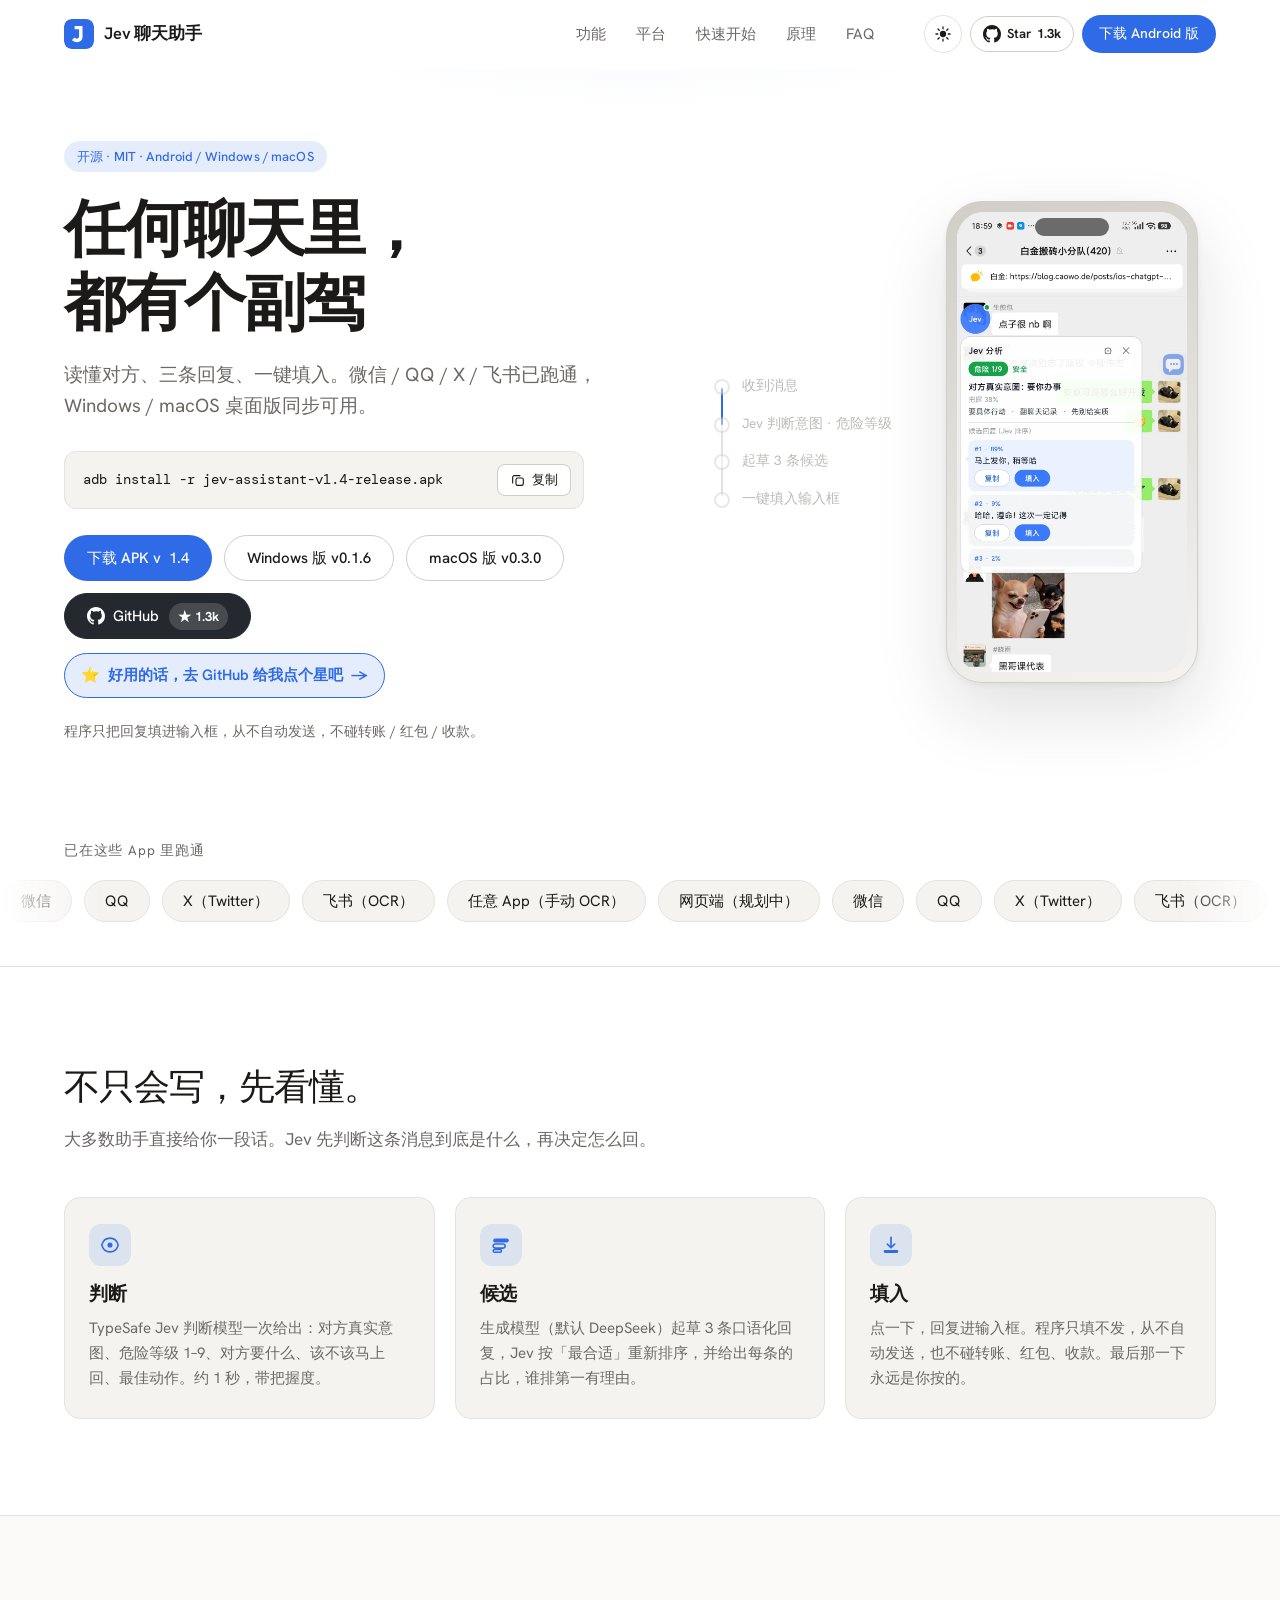
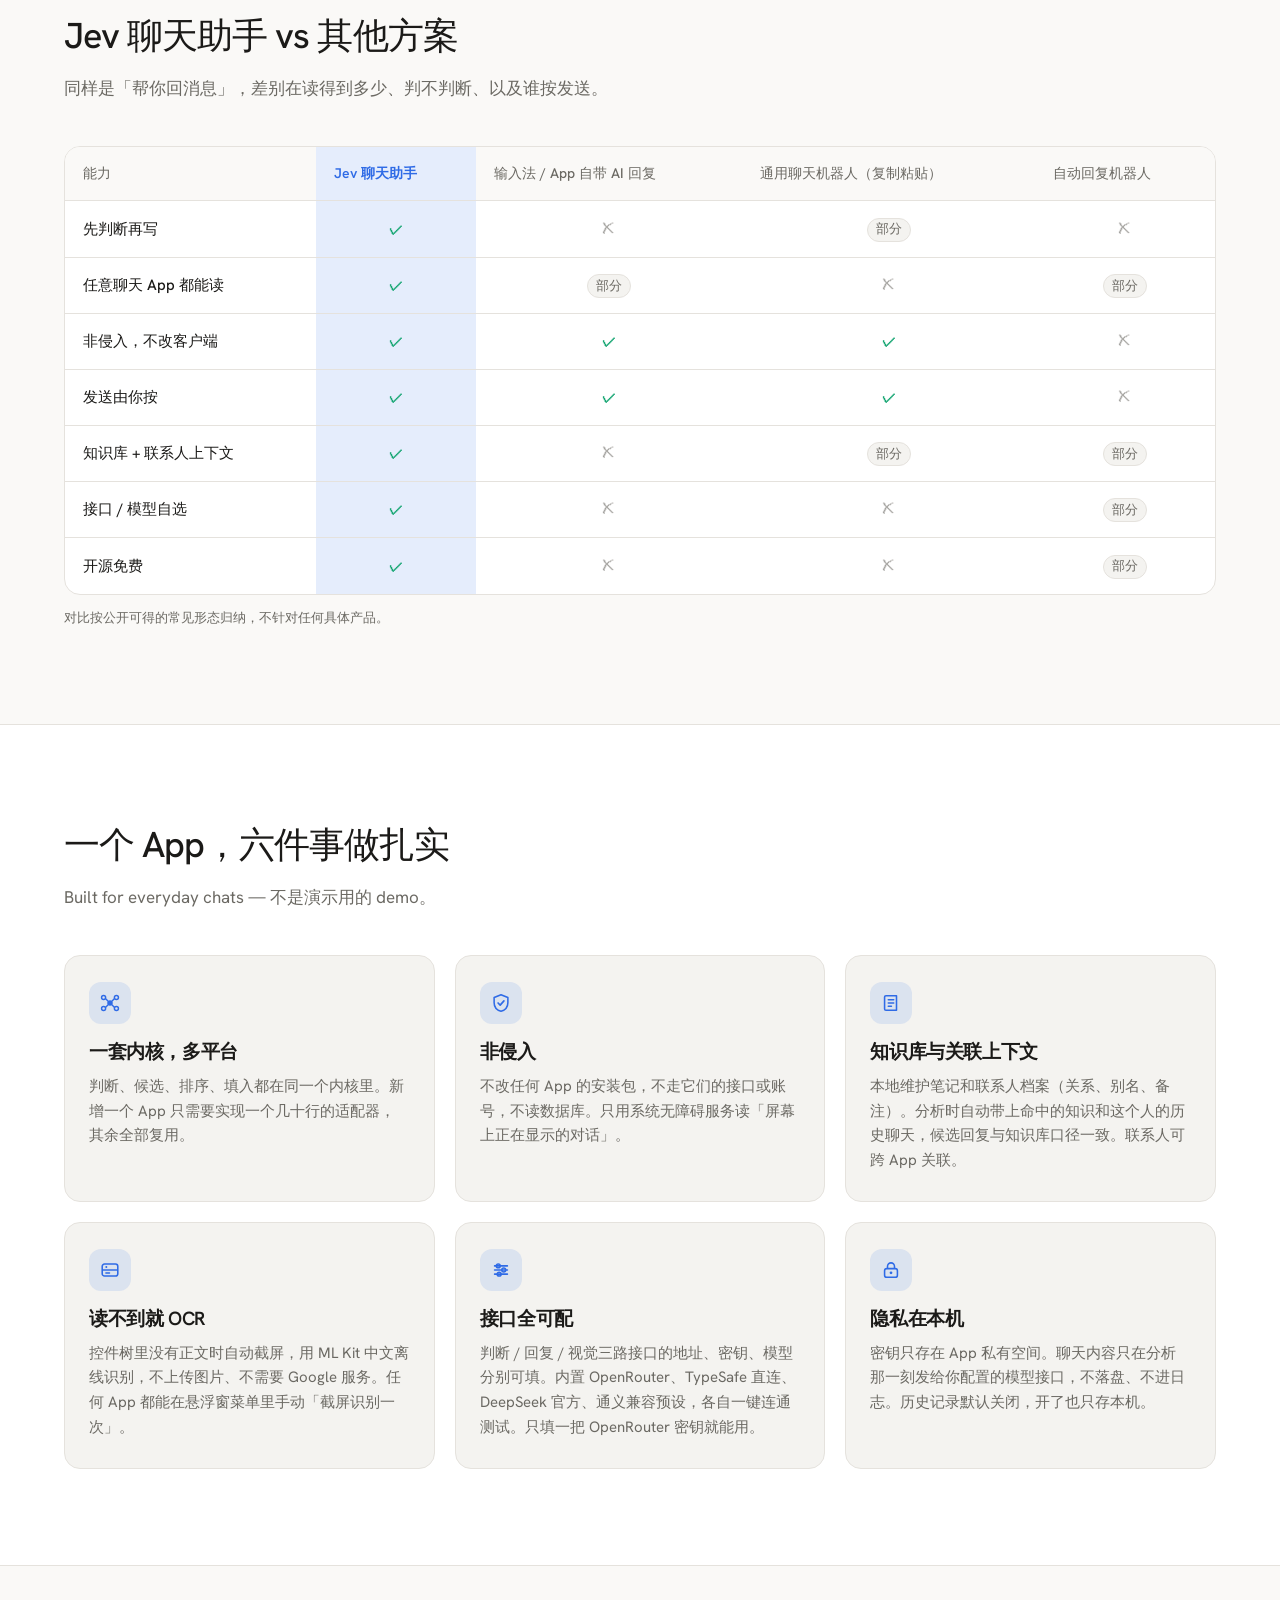
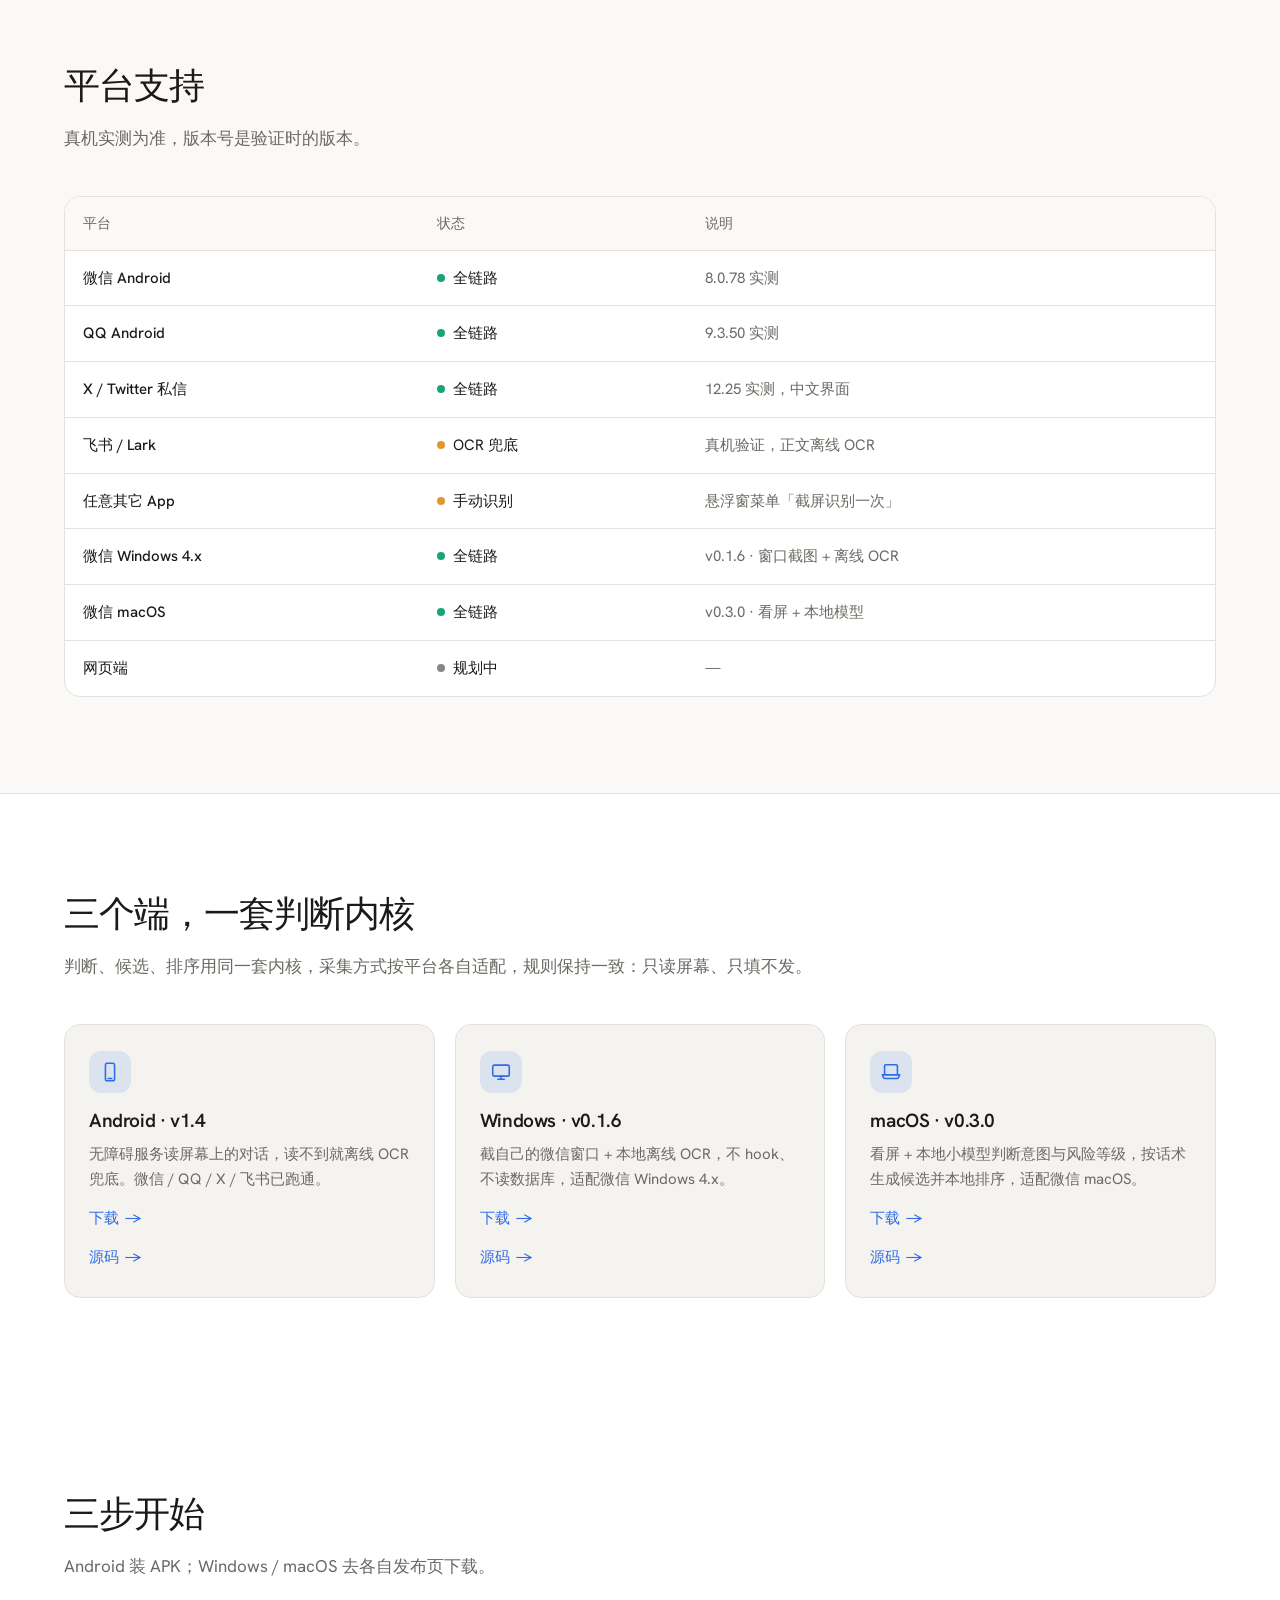
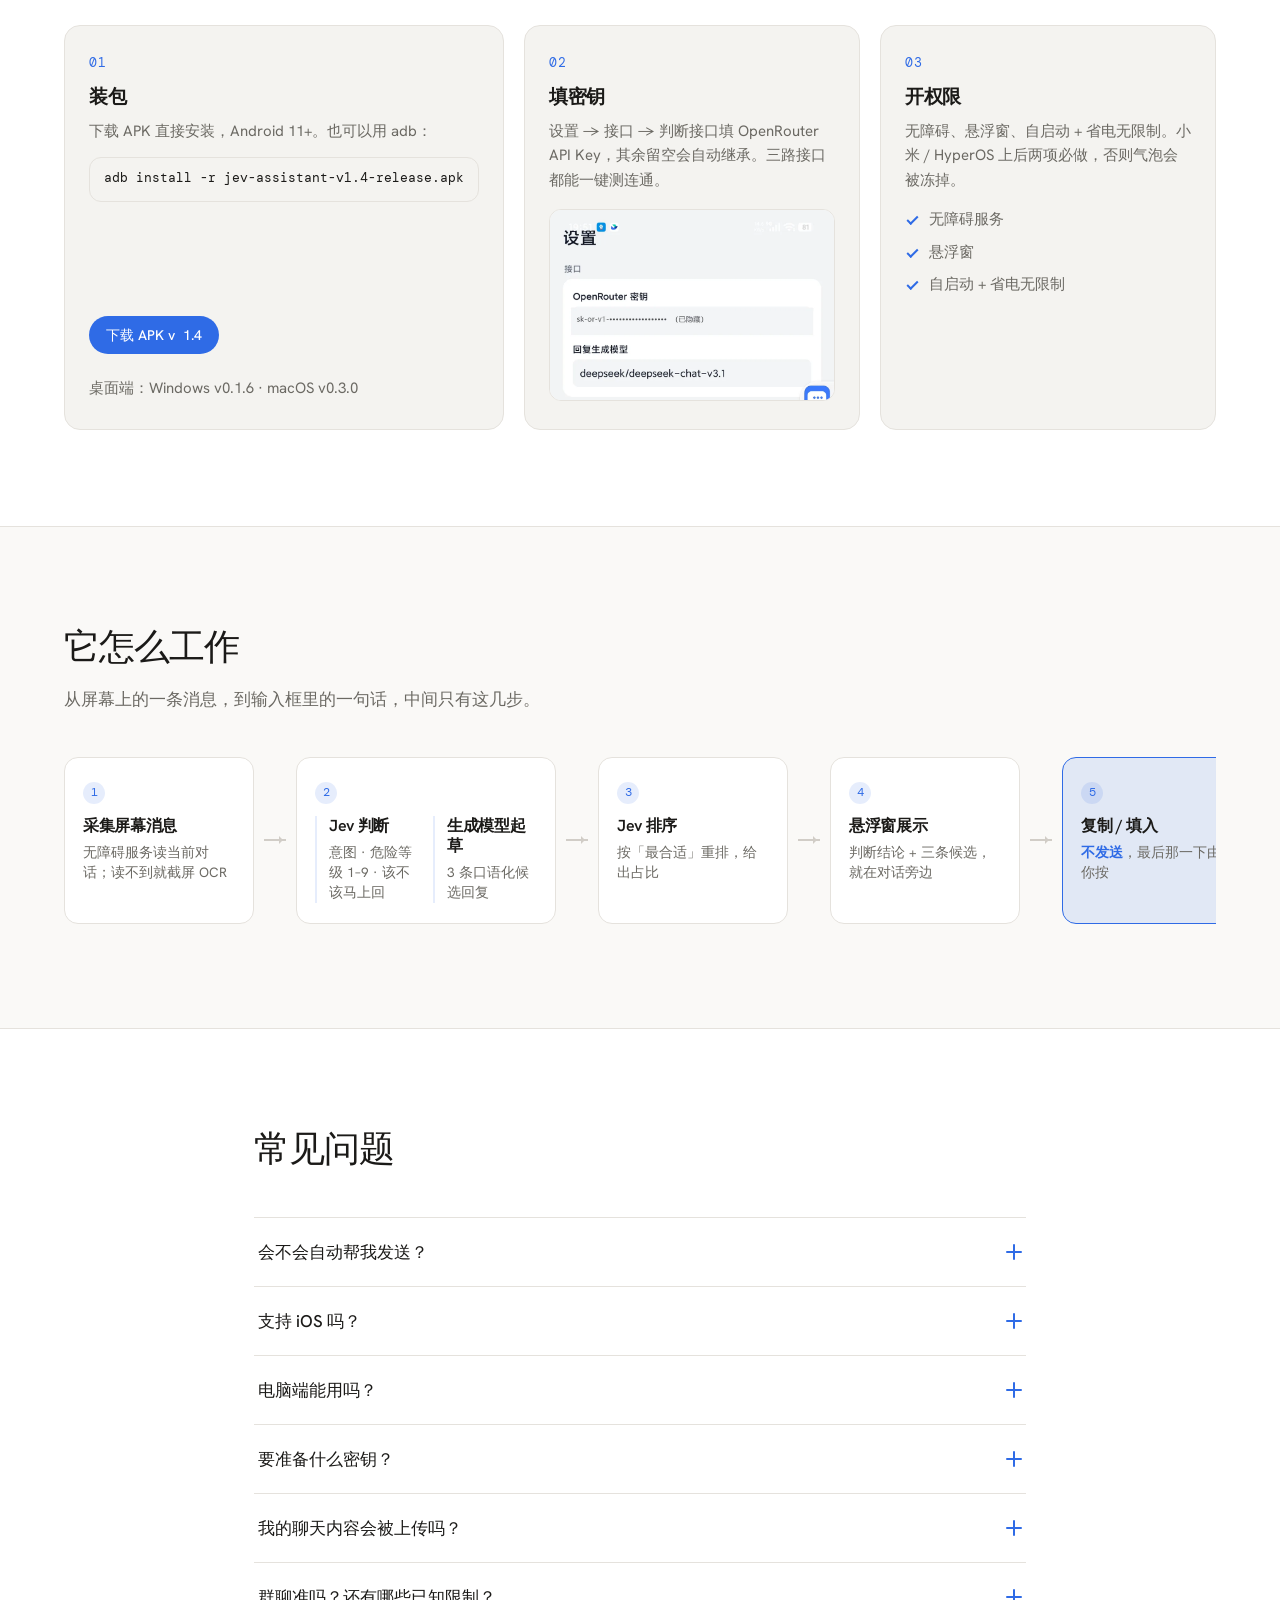
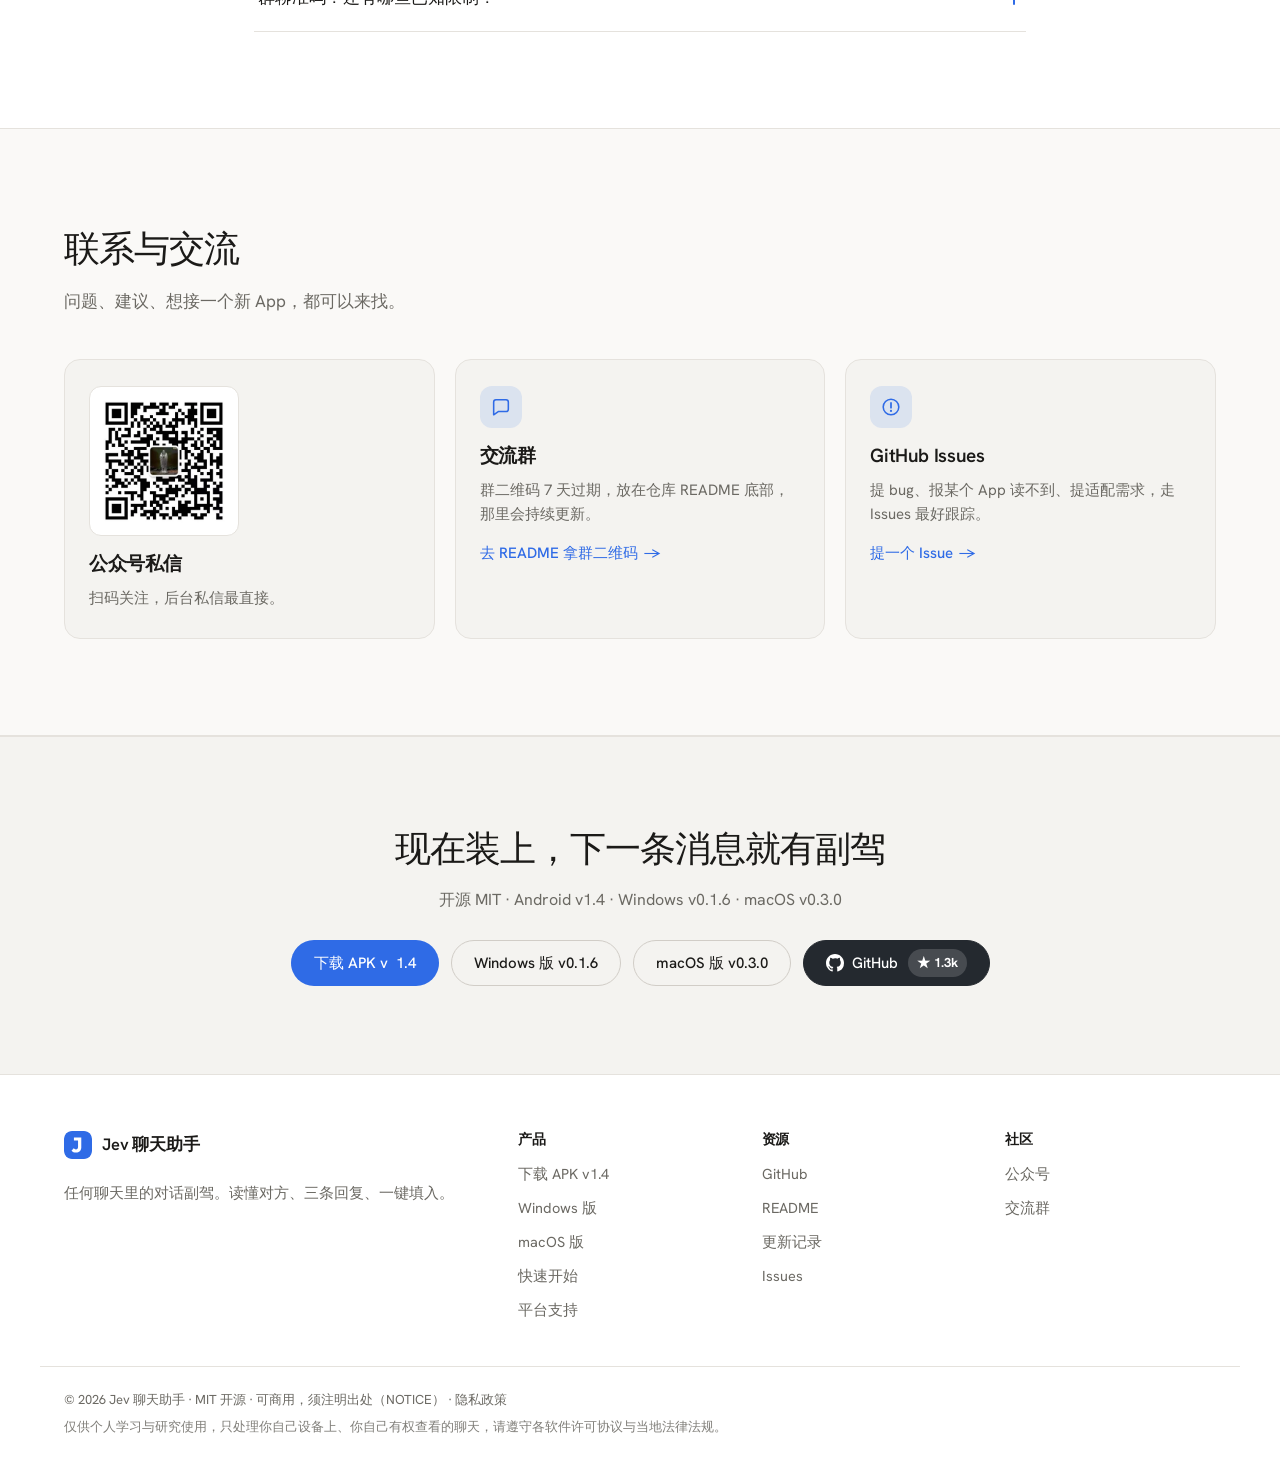
==== site/index.html @ 05973d6b "v1.4：新增博查 Jev 判断入口，调整支持范围，修复 QQ/飞书不显示悬浮球 - 判断接口新增「博查 Jev」并排在第一位，预设 jev.bocha.cn + bocha-jev-v1，   官方" ====
<!DOCTYPE html>
<html lang="zh-CN" data-theme-init>
<head>
<meta charset="utf-8">
<meta name="viewport" content="width=device-width, initial-scale=1">
<title>Jev 聊天助手 — 任何聊天里的对话副驾</title>
<meta name="description" content="Jev 聊天助手是一个开源 Android / Windows / macOS 三端对话副驾：读懂对方刚发的消息，给出意图与危险等级判断，起草三条候选回复，一键填进输入框。程序只填不发，发不发由你。微信 / QQ / X / 飞书已跑通。">
<link rel="icon" href="assets/favicon.svg" type="image/svg+xml">
<meta property="og:type" content="website">
<meta property="og:url" content="https://chatjevs.com/">
<meta property="og:title" content="Jev 聊天助手 — 任何聊天里的对话副驾">
<meta property="og:description" content="读懂对方、三条回复、一键填入。开源 MIT，Android / Windows / macOS 三端。程序只填不发。">
<meta property="og:image" content="https://chatjevs.com/assets/og.png">
<meta property="og:site_name" content="Jev 聊天助手">
<meta name="twitter:card" content="summary_large_image">
<meta name="twitter:title" content="Jev 聊天助手 — 任何聊天里的对话副驾">
<meta name="twitter:description" content="读懂对方、三条回复、一键填入。开源 MIT，Android / Windows / macOS 三端。">
<meta name="twitter:image" content="https://chatjevs.com/assets/og.png">
<script>
  window.JEV = {
    version: "1.4",
    apkUrl: "https://github.com/jev-chat/jev-chat-jarvis/raw/main/apk/jev-assistant-v1.4-release.apk",
    repo: "https://github.com/jev-chat/jev-chat-jarvis"
  };
  // 提前应用主题，避免首屏闪白
  (function () {
    try {
      var t = localStorage.getItem("jev-theme");
      if (t === "dark" || t === "light") document.documentElement.setAttribute("data-theme", t);
    } catch (e) {}
  })();
</script>
<link rel="preconnect" href="https://fonts.googleapis.com">
<link rel="preconnect" href="https://fonts.gstatic.com" crossorigin>
<link rel="stylesheet" href="https://fonts.googleapis.com/css2?family=Hanken+Grotesk:wght@400;500;600&family=DM+Mono:wght@400;500&display=swap" media="print" onload="this.media='all'">
<noscript><link rel="stylesheet" href="https://fonts.googleapis.com/css2?family=Hanken+Grotesk:wght@400;500;600&family=DM+Mono:wght@400;500&display=swap"></noscript>
<link rel="stylesheet" href="style.css?v=20260923b">
</head>
<body>

<a class="skip-link" href="#main">跳到主要内容</a>

<header class="nav" id="nav">
  <div class="wrap nav-inner">
    <a class="brand" href="#top" aria-label="Jev 聊天助手 首页">
      <img src="assets/favicon.svg" alt="" width="30" height="30" class="brand-mark">
      <span class="brand-name">Jev 聊天助手</span>
    </a>

    <nav class="nav-menu" id="navMenu" aria-label="主导航">
      <a href="#features">功能</a>
      <a href="#platforms">平台</a>
      <a href="#start">快速开始</a>
      <a href="#how">原理</a>
      <a href="#faq">FAQ</a>
    </nav>

    <div class="nav-actions">
      <button class="icon-btn" id="themeBtn" type="button" aria-label="切换深浅色主题" title="切换深浅色">
        <svg class="ico-sun" viewBox="0 0 24 24" width="18" height="18" aria-hidden="true"><circle cx="12" cy="12" r="4.2" fill="currentColor"/><g stroke="currentColor" stroke-width="1.7" stroke-linecap="round"><path d="M12 2.6v2.4M12 19v2.4M2.6 12h2.4M19 12h2.4M5.3 5.3l1.7 1.7M17 17l1.7 1.7M18.7 5.3L17 7M7 17l-1.7 1.7"/></g></svg>
        <svg class="ico-moon" viewBox="0 0 24 24" width="18" height="18" aria-hidden="true"><path d="M20 14.4A8.6 8.6 0 1 1 9.6 4a7 7 0 0 0 10.4 10.4z" fill="currentColor"/></svg>
      </button>
      <a class="nav-star" data-jev-repo href="#" target="_blank" rel="noopener" aria-label="GitHub 仓库，点个 Star" title="好用的话点个 Star"><svg viewBox="0 0 16 16" width="18" height="18" aria-hidden="true"><path fill="currentColor" d="M8 0C3.58 0 0 3.58 0 8c0 3.54 2.29 6.53 5.47 7.59.4.07.55-.17.55-.38 0-.19-.01-.82-.01-1.49-2.01.37-2.53-.49-2.69-.94-.09-.23-.48-.94-.82-1.13-.28-.15-.68-.52-.01-.53.63-.01 1.08.58 1.23.82.72 1.21 1.87.87 2.33.66.07-.52.28-.87.51-1.07-1.78-.2-3.64-.89-3.64-3.95 0-.87.31-1.59.82-2.15-.08-.2-.36-1.02.08-2.12 0 0 .67-.21 2.2.82a7.4 7.4 0 0 1 2-.27c.68 0 1.36.09 2 .27 1.53-1.04 2.2-.82 2.2-.82.44 1.1.16 1.92.08 2.12.51.56.82 1.27.82 2.15 0 3.07-1.87 3.75-3.65 3.95.29.25.54.73.54 1.48 0 1.07-.01 1.93-.01 2.2 0 .21.15.46.55.38A8.01 8.01 0 0 0 16 8c0-4.42-3.58-8-8-8z"/></svg><span class="nav-star-text">Star</span><b data-jev-stars>1.3k</b></a>
      <a class="btn btn-primary btn-sm nav-cta" data-jev-apk href="#">下载 Android 版</a>
      <button class="icon-btn burger" id="burger" type="button" aria-label="打开菜单" aria-expanded="false" aria-controls="navMenu">
        <svg viewBox="0 0 24 24" width="20" height="20" aria-hidden="true"><g stroke="currentColor" stroke-width="1.8" stroke-linecap="round"><path d="M3.5 7h17M3.5 12h17M3.5 17h17"/></g></svg>
      </button>
    </div>
  </div>
</header>

<main id="main">

<!-- ===================== HERO ===================== -->
<section class="hero" id="top">
  <div class="wrap hero-grid">
    <div class="hero-copy">
      <span class="eyebrow reveal">开源 · MIT · Android / Windows / macOS</span>
      <h1 class="hero-title reveal">任何聊天里，<br>都有个副驾</h1>
      <p class="hero-sub reveal">读懂对方、三条回复、一键填入。微信 / QQ / X / 飞书已跑通，Windows / macOS 桌面版同步可用。</p>

      <div class="cmd reveal" role="group" aria-label="安装命令">
        <code id="cmdText">adb install -r jev-assistant-v<span data-jev-version>1.2</span>-release.apk</code>
        <button class="cmd-copy" id="copyBtn" type="button" aria-label="复制命令">
          <svg viewBox="0 0 24 24" width="16" height="16" aria-hidden="true"><rect x="9" y="9" width="11" height="11" rx="2.5" fill="none" stroke="currentColor" stroke-width="1.7"/><path d="M15 5.5H6.5A2.5 2.5 0 0 0 4 8v8.5" fill="none" stroke="currentColor" stroke-width="1.7" stroke-linecap="round"/></svg>
          <span class="cmd-copy-label">复制</span>
        </button>
      </div>

      <div class="hero-btns reveal">
        <a class="btn btn-primary" data-jev-apk href="#">下载 APK v<span data-jev-version>1.2</span></a>
        <a class="btn btn-ghost" href="https://github.com/jev-chat/jev-chat-windows/releases" target="_blank" rel="noopener">Windows 版 v0.1.6</a>
        <a class="btn btn-ghost" href="https://github.com/jev-chat/jev-chat-jarvis-mac/releases" target="_blank" rel="noopener">macOS 版 v0.3.0</a>
        <a class="btn btn-star" data-jev-repo href="#" target="_blank" rel="noopener" title="到 GitHub 点个 Star"><svg viewBox="0 0 16 16" width="18" height="18" aria-hidden="true"><path fill="currentColor" d="M8 0C3.58 0 0 3.58 0 8c0 3.54 2.29 6.53 5.47 7.59.4.07.55-.17.55-.38 0-.19-.01-.82-.01-1.49-2.01.37-2.53-.49-2.69-.94-.09-.23-.48-.94-.82-1.13-.28-.15-.68-.52-.01-.53.63-.01 1.08.58 1.23.82.72 1.21 1.87.87 2.33.66.07-.52.28-.87.51-1.07-1.78-.2-3.64-.89-3.64-3.95 0-.87.31-1.59.82-2.15-.08-.2-.36-1.02.08-2.12 0 0 .67-.21 2.2.82a7.4 7.4 0 0 1 2-.27c.68 0 1.36.09 2 .27 1.53-1.04 2.2-.82 2.2-.82.44 1.1.16 1.92.08 2.12.51.56.82 1.27.82 2.15 0 3.07-1.87 3.75-3.65 3.95.29.25.54.73.54 1.48 0 1.07-.01 1.93-.01 2.2 0 .21.15.46.55.38A8.01 8.01 0 0 0 16 8c0-4.42-3.58-8-8-8z"/></svg><span>GitHub</span><span class="star-count" aria-label="Star 数"><span aria-hidden="true">★</span> <b data-jev-stars>1.3k</b></span></a>
      </div>

      <p class="star-callout reveal"><a data-jev-repo href="#" target="_blank" rel="noopener"><span class="star-callout-ico" aria-hidden="true">⭐</span>好用的话，去 GitHub 给我点个星吧<span class="star-callout-arrow" aria-hidden="true">→</span></a></p>

      <p class="hero-note reveal">程序只把回复填进输入框，从不自动发送，不碰转账 / 红包 / 收款。</p>
    </div>

    <div class="hero-visual reveal">
      <div class="pipeline" aria-hidden="true">
        <div class="pl-step pl-1"><span class="pl-dot"></span>收到消息</div>
        <div class="pl-step pl-2"><span class="pl-dot"></span>Jev 判断意图 · 危险等级</div>
        <div class="pl-step pl-3"><span class="pl-dot"></span>起草 3 条候选</div>
        <div class="pl-step pl-4"><span class="pl-dot"></span>一键填入输入框</div>
        <div class="pl-line"><i></i></div>
      </div>

      <div class="phone">
        <div class="phone-frame">
          <div class="phone-notch"></div>
          <img src="assets/overlay.webp" alt="Jev 聊天助手悬浮窗实拍：显示对方意图判断与三条候选回复" width="900" height="2002" loading="eager" decoding="async">
        </div>
        <div class="phone-glow" aria-hidden="true"></div>
      </div>
    </div>
  </div>
</section>

<!-- ===================== MARQUEE ===================== -->
<section class="marquee-sec">
  <div class="wrap"><p class="marquee-title">已在这些 App 里跑通</p></div>
  <div class="marquee" aria-label="已支持的应用：微信、QQ、X（Twitter）、飞书、任意 App、网页端规划中">
    <div class="marquee-track">
      <span class="chip">微信</span><span class="chip">QQ</span><span class="chip">X（Twitter）</span><span class="chip">飞书（OCR）</span><span class="chip">任意 App（手动 OCR）</span><span class="chip">网页端（规划中）</span>
      <span class="chip">微信</span><span class="chip">QQ</span><span class="chip">X（Twitter）</span><span class="chip">飞书（OCR）</span><span class="chip">任意 App（手动 OCR）</span><span class="chip">网页端（规划中）</span>
      <span class="chip">微信</span><span class="chip">QQ</span><span class="chip">X（Twitter）</span><span class="chip">飞书（OCR）</span><span class="chip">任意 App（手动 OCR）</span><span class="chip">网页端（规划中）</span>
    </div>
  </div>
</section>

<!-- ===================== VALUE ===================== -->
<section class="sec" id="value">
  <div class="wrap">
    <div class="sec-head">
      <h2 class="reveal">不只会写，先看懂。</h2>
      <p class="sec-lead reveal">大多数助手直接给你一段话。Jev 先判断这条消息到底是什么，再决定怎么回。</p>
    </div>

    <div class="grid grid-3">
      <article class="card reveal">
        <span class="card-ico">
          <svg viewBox="0 0 24 24" width="22" height="22" aria-hidden="true"><path d="M12 4.5c4.4 0 7.8 3.4 9 7.5-1.2 4.1-4.6 7.5-9 7.5S4.2 16.1 3 12c1.2-4.1 4.6-7.5 9-7.5z" fill="none" stroke="currentColor" stroke-width="1.7"/><circle cx="12" cy="12" r="2.8" fill="currentColor"/></svg>
        </span>
        <h3>判断</h3>
        <p>TypeSafe Jev 判断模型一次给出：对方真实意图、危险等级 1–9、对方要什么、该不该马上回、最佳动作。约 1 秒，带把握度。</p>
      </article>

      <article class="card reveal">
        <span class="card-ico">
          <svg viewBox="0 0 24 24" width="22" height="22" aria-hidden="true"><rect x="3.5" y="5" width="17" height="4.4" rx="2.2" fill="currentColor"/><rect x="3.5" y="11" width="13" height="4.4" rx="2.2" fill="none" stroke="currentColor" stroke-width="1.7"/><rect x="3.5" y="17" width="9" height="3" rx="1.5" fill="none" stroke="currentColor" stroke-width="1.7"/></svg>
        </span>
        <h3>候选</h3>
        <p>生成模型（默认 DeepSeek）起草 3 条口语化回复，Jev 按「最合适」重新排序，并给出每条的占比，谁排第一有理由。</p>
      </article>

      <article class="card reveal">
        <span class="card-ico">
          <svg viewBox="0 0 24 24" width="22" height="22" aria-hidden="true"><path d="M12 3.5v11" fill="none" stroke="currentColor" stroke-width="1.8" stroke-linecap="round"/><path d="M8 11l4 4 4-4" fill="none" stroke="currentColor" stroke-width="1.8" stroke-linecap="round" stroke-linejoin="round"/><rect x="4" y="17.5" width="16" height="3.2" rx="1.6" fill="currentColor"/></svg>
        </span>
        <h3>填入</h3>
        <p>点一下，回复进输入框。程序只填不发，从不自动发送，也不碰转账、红包、收款。最后那一下永远是你按的。</p>
      </article>
    </div>
  </div>
</section>

<!-- ===================== COMPARE ===================== -->
<section class="sec sec-alt" id="compare">
  <div class="wrap">
    <div class="sec-head">
      <h2 class="reveal">Jev 聊天助手 vs 其他方案</h2>
      <p class="sec-lead reveal">同样是「帮你回消息」，差别在读得到多少、判不判断、以及谁按发送。</p>
    </div>

    <div class="table-scroll reveal">
      <table class="cmp">
        <thead>
          <tr>
            <th scope="col" class="cmp-row-head">能力</th>
            <th scope="col" class="cmp-us">Jev 聊天助手</th>
            <th scope="col">输入法 / App 自带 AI 回复</th>
            <th scope="col">通用聊天机器人（复制粘贴）</th>
            <th scope="col">自动回复机器人</th>
          </tr>
        </thead>
        <tbody>
          <tr>
            <th scope="row">先判断再写</th>
            <td class="cmp-us"><span class="mk yes">✓</span></td>
            <td><span class="mk no">✗</span></td>
            <td><span class="mk part">部分</span></td>
            <td><span class="mk no">✗</span></td>
          </tr>
          <tr>
            <th scope="row">任意聊天 App 都能读</th>
            <td class="cmp-us"><span class="mk yes">✓</span></td>
            <td><span class="mk part">部分</span></td>
            <td><span class="mk no">✗</span></td>
            <td><span class="mk part">部分</span></td>
          </tr>
          <tr>
            <th scope="row">非侵入，不改客户端</th>
            <td class="cmp-us"><span class="mk yes">✓</span></td>
            <td><span class="mk yes">✓</span></td>
            <td><span class="mk yes">✓</span></td>
            <td><span class="mk no">✗</span></td>
          </tr>
          <tr>
            <th scope="row">发送由你按</th>
            <td class="cmp-us"><span class="mk yes">✓</span></td>
            <td><span class="mk yes">✓</span></td>
            <td><span class="mk yes">✓</span></td>
            <td><span class="mk no">✗</span></td>
          </tr>
          <tr>
            <th scope="row">知识库 + 联系人上下文</th>
            <td class="cmp-us"><span class="mk yes">✓</span></td>
            <td><span class="mk no">✗</span></td>
            <td><span class="mk part">部分</span></td>
            <td><span class="mk part">部分</span></td>
          </tr>
          <tr>
            <th scope="row">接口 / 模型自选</th>
            <td class="cmp-us"><span class="mk yes">✓</span></td>
            <td><span class="mk no">✗</span></td>
            <td><span class="mk no">✗</span></td>
            <td><span class="mk part">部分</span></td>
          </tr>
          <tr>
            <th scope="row">开源免费</th>
            <td class="cmp-us"><span class="mk yes">✓</span></td>
            <td><span class="mk no">✗</span></td>
            <td><span class="mk no">✗</span></td>
            <td><span class="mk part">部分</span></td>
          </tr>
        </tbody>
      </table>
    </div>
    <p class="cmp-foot reveal">对比按公开可得的常见形态归纳，不针对任何具体产品。</p>
  </div>
</section>

<!-- ===================== FEATURES ===================== -->
<section class="sec" id="features">
  <div class="wrap">
    <div class="sec-head">
      <h2 class="reveal">一个 App，六件事做扎实</h2>
      <p class="sec-lead reveal">Built for everyday chats — 不是演示用的 demo。</p>
    </div>

    <div class="grid grid-3">
      <article class="card reveal">
        <span class="card-ico">
          <svg viewBox="0 0 24 24" width="22" height="22" aria-hidden="true"><circle cx="12" cy="12" r="3" fill="currentColor"/><circle cx="5" cy="6" r="2.2" fill="none" stroke="currentColor" stroke-width="1.6"/><circle cx="19" cy="6" r="2.2" fill="none" stroke="currentColor" stroke-width="1.6"/><circle cx="5" cy="18" r="2.2" fill="none" stroke="currentColor" stroke-width="1.6"/><circle cx="19" cy="18" r="2.2" fill="none" stroke="currentColor" stroke-width="1.6"/><path d="M7 7l3 3M17 7l-3 3M7 17l3-3M17 17l-3-3" stroke="currentColor" stroke-width="1.5"/></svg>
        </span>
        <h3>一套内核，多平台</h3>
        <p>判断、候选、排序、填入都在同一个内核里。新增一个 App 只需要实现一个几十行的适配器，其余全部复用。</p>
      </article>

      <article class="card reveal">
        <span class="card-ico">
          <svg viewBox="0 0 24 24" width="22" height="22" aria-hidden="true"><path d="M12 3l7.5 3v5.6c0 4.3-3 8-7.5 9.4C7.5 19.6 4.5 15.9 4.5 11.6V6z" fill="none" stroke="currentColor" stroke-width="1.7" stroke-linejoin="round"/><path d="M8.8 12l2.3 2.3 4.1-4.6" fill="none" stroke="currentColor" stroke-width="1.8" stroke-linecap="round" stroke-linejoin="round"/></svg>
        </span>
        <h3>非侵入</h3>
        <p>不改任何 App 的安装包，不走它们的接口或账号，不读数据库。只用系统无障碍服务读「屏幕上正在显示的对话」。</p>
      </article>

      <article class="card reveal">
        <span class="card-ico">
          <svg viewBox="0 0 24 24" width="22" height="22" aria-hidden="true"><path d="M5 5.5A1.5 1.5 0 0 1 6.5 4H18v16H6.5A1.5 1.5 0 0 1 5 18.5z" fill="none" stroke="currentColor" stroke-width="1.7" stroke-linejoin="round"/><path d="M9 8.5h6M9 12h6M9 15.5h3.5" stroke="currentColor" stroke-width="1.6" stroke-linecap="round"/></svg>
        </span>
        <h3>知识库与关联上下文</h3>
        <p>本地维护笔记和联系人档案（关系、别名、备注）。分析时自动带上命中的知识和这个人的历史聊天，候选回复与知识库口径一致。联系人可跨 App 关联。</p>
      </article>

      <article class="card reveal">
        <span class="card-ico">
          <svg viewBox="0 0 24 24" width="22" height="22" aria-hidden="true"><rect x="3.5" y="5.5" width="17" height="13" rx="2.5" fill="none" stroke="currentColor" stroke-width="1.7"/><path d="M3.5 12h17" stroke="currentColor" stroke-width="1.6"/><circle cx="8" cy="8.7" r="1.1" fill="currentColor"/><path d="M7.5 15.3h4" stroke="currentColor" stroke-width="1.6" stroke-linecap="round"/></svg>
        </span>
        <h3>读不到就 OCR</h3>
        <p>控件树里没有正文时自动截屏，用 ML Kit 中文离线识别，不上传图片、不需要 Google 服务。任何 App 都能在悬浮窗菜单里手动「截屏识别一次」。</p>
      </article>

      <article class="card reveal">
        <span class="card-ico">
          <svg viewBox="0 0 24 24" width="22" height="22" aria-hidden="true"><path d="M5 7.5h14M5 12h14M5 16.5h14" stroke="currentColor" stroke-width="1.7" stroke-linecap="round"/><circle cx="9" cy="7.5" r="2.1" fill="none" stroke="currentColor" stroke-width="1.7"/><circle cx="15" cy="12" r="2.1" fill="none" stroke="currentColor" stroke-width="1.7"/><circle cx="10" cy="16.5" r="2.1" fill="none" stroke="currentColor" stroke-width="1.7"/></svg>
        </span>
        <h3>接口全可配</h3>
        <p>判断 / 回复 / 视觉三路接口的地址、密钥、模型分别可填。内置 OpenRouter、TypeSafe 直连、DeepSeek 官方、通义兼容预设，各自一键连通测试。只填一把 OpenRouter 密钥就能用。</p>
      </article>

      <article class="card reveal">
        <span class="card-ico">
          <svg viewBox="0 0 24 24" width="22" height="22" aria-hidden="true"><rect x="5" y="10.5" width="14" height="9.5" rx="2.4" fill="none" stroke="currentColor" stroke-width="1.7"/><path d="M8.2 10.5V8a3.8 3.8 0 0 1 7.6 0v2.5" fill="none" stroke="currentColor" stroke-width="1.7"/><circle cx="12" cy="15" r="1.5" fill="currentColor"/></svg>
        </span>
        <h3>隐私在本机</h3>
        <p>密钥只存在 App 私有空间。聊天内容只在分析那一刻发给你配置的模型接口，不落盘、不进日志。历史记录默认关闭，开了也只存本机。</p>
      </article>
    </div>
  </div>
</section>

<!-- ===================== PLATFORMS ===================== -->
<section class="sec sec-alt" id="platforms">
  <div class="wrap">
    <div class="sec-head">
      <h2 class="reveal">平台支持</h2>
      <p class="sec-lead reveal">真机实测为准，版本号是验证时的版本。</p>
    </div>

    <div class="table-scroll reveal">
      <table class="plat">
        <thead>
          <tr><th scope="col">平台</th><th scope="col">状态</th><th scope="col">说明</th></tr>
        </thead>
        <tbody>
          <tr><th scope="row">微信 Android</th><td><span class="dot ok"></span>全链路</td><td>8.0.78 实测</td></tr>
          <tr><th scope="row">QQ Android</th><td><span class="dot ok"></span>全链路</td><td>9.3.50 实测</td></tr>
          <tr><th scope="row">X / Twitter 私信</th><td><span class="dot ok"></span>全链路</td><td>12.25 实测，中文界面</td></tr>
          <tr><th scope="row">飞书 / Lark</th><td><span class="dot wip"></span>OCR 兜底</td><td>真机验证，正文离线 OCR</td></tr>
          <tr><th scope="row">任意其它 App</th><td><span class="dot wip"></span>手动识别</td><td>悬浮窗菜单「截屏识别一次」</td></tr>
          <tr><th scope="row">微信 Windows 4.x</th><td><span class="dot ok"></span>全链路</td><td>v0.1.6 · 窗口截图 + 离线 OCR</td></tr>
          <tr><th scope="row">微信 macOS</th><td><span class="dot ok"></span>全链路</td><td>v0.3.0 · 看屏 + 本地模型</td></tr>
          <tr><th scope="row">网页端</th><td><span class="dot plan"></span>规划中</td><td>—</td></tr>
        </tbody>
      </table>
    </div>
  </div>
</section>

<!-- ===================== DESKTOP ===================== -->
<section class="sec" id="desktop">
  <div class="wrap">
    <div class="sec-head">
      <h2 class="reveal">三个端，一套判断内核</h2>
      <p class="sec-lead reveal">判断、候选、排序用同一套内核，采集方式按平台各自适配，规则保持一致：只读屏幕、只填不发。</p>
    </div>

    <div class="grid grid-3">
      <article class="card contact-card reveal">
        <span class="card-ico">
          <svg viewBox="0 0 24 24" width="22" height="22" aria-hidden="true"><rect x="7" y="2.5" width="10" height="19" rx="2" fill="none" stroke="currentColor" stroke-width="1.7"/><path d="M10 19h4" stroke="currentColor" stroke-width="1.7" stroke-linecap="round"/></svg>
        </span>
        <h3>Android · v1.4</h3>
        <p>无障碍服务读屏幕上的对话，读不到就离线 OCR 兜底。微信 / QQ / X / 飞书已跑通。</p>
        <a class="link-arrow" data-jev-apk href="#">下载</a>
        <a class="link-arrow" data-jev-repo href="#" target="_blank" rel="noopener">源码</a>
      </article>

      <article class="card contact-card reveal">
        <span class="card-ico">
          <svg viewBox="0 0 24 24" width="22" height="22" aria-hidden="true"><rect x="3" y="4.5" width="18" height="12" rx="1.6" fill="none" stroke="currentColor" stroke-width="1.7"/><path d="M8.5 20h7M12 16.5V20" stroke="currentColor" stroke-width="1.7" stroke-linecap="round"/></svg>
        </span>
        <h3>Windows · v0.1.6</h3>
        <p>截自己的微信窗口 + 本地离线 OCR，不 hook、不读数据库，适配微信 Windows 4.x。</p>
        <a class="link-arrow" href="https://github.com/jev-chat/jev-chat-windows/releases" target="_blank" rel="noopener">下载</a>
        <a class="link-arrow" href="https://github.com/jev-chat/jev-chat-windows" target="_blank" rel="noopener">源码</a>
      </article>

      <article class="card contact-card reveal">
        <span class="card-ico">
          <svg viewBox="0 0 24 24" width="22" height="22" aria-hidden="true"><path d="M5 5.5A1.5 1.5 0 0 1 6.5 4h11A1.5 1.5 0 0 1 19 5.5V15H5z" fill="none" stroke="currentColor" stroke-width="1.7" stroke-linejoin="round"/><path d="M2.5 15h19l-1.4 3.1a1.7 1.7 0 0 1-1.55 1H5.45a1.7 1.7 0 0 1-1.55-1z" fill="none" stroke="currentColor" stroke-width="1.7" stroke-linejoin="round"/></svg>
        </span>
        <h3>macOS · v0.3.0</h3>
        <p>看屏 + 本地小模型判断意图与风险等级，按话术生成候选并本地排序，适配微信 macOS。</p>
        <a class="link-arrow" href="https://github.com/jev-chat/jev-chat-jarvis-mac/releases" target="_blank" rel="noopener">下载</a>
        <a class="link-arrow" href="https://github.com/jev-chat/jev-chat-jarvis-mac" target="_blank" rel="noopener">源码</a>
      </article>
    </div>
  </div>
</section>

<!-- ===================== START ===================== -->
<section class="sec" id="start">
  <div class="wrap">
    <div class="sec-head">
      <h2 class="reveal">三步开始</h2>
      <p class="sec-lead reveal">Android 装 APK；Windows / macOS 去各自发布页下载。</p>
    </div>

    <div class="grid grid-3 steps">
      <article class="card step reveal">
        <span class="step-no">01</span>
        <h3>装包</h3>
        <p>下载 APK 直接安装，Android 11+。也可以用 adb：</p>
        <div class="cmd cmd-mini">
          <code>adb install -r jev-assistant-v<span data-jev-version>1.2</span>-release.apk</code>
        </div>
        <a class="btn btn-primary btn-sm" data-jev-apk href="#">下载 APK v<span data-jev-version>1.2</span></a>
        <p class="hero-note step-note">桌面端：<a href="https://github.com/jev-chat/jev-chat-windows/releases" target="_blank" rel="noopener">Windows v0.1.6</a> · <a href="https://github.com/jev-chat/jev-chat-jarvis-mac/releases" target="_blank" rel="noopener">macOS v0.3.0</a></p>
      </article>

      <article class="card step reveal">
        <span class="step-no">02</span>
        <h3>填密钥</h3>
        <p>设置 → 接口 → 判断接口填 OpenRouter API Key，其余留空会自动继承。三路接口都能一键测连通。</p>
        <a class="shot" data-jev-repo href="#" target="_blank" rel="noopener" title="设置页">
          <img src="assets/settings.webp" alt="Jev 聊天助手设置页：判断 / 回复 / 视觉三路接口的地址、密钥与模型分别可填" width="900" height="2002" loading="lazy" decoding="async">
        </a>
      </article>

      <article class="card step reveal">
        <span class="step-no">03</span>
        <h3>开权限</h3>
        <p>无障碍、悬浮窗、自启动 + 省电无限制。小米 / HyperOS 上后两项必做，否则气泡会被冻掉。</p>
        <ul class="ticks">
          <li>无障碍服务</li>
          <li>悬浮窗</li>
          <li>自启动 + 省电无限制</li>
        </ul>
      </article>
    </div>
  </div>
</section>

<!-- ===================== HOW ===================== -->
<section class="sec sec-alt" id="how">
  <div class="wrap">
    <div class="sec-head">
      <h2 class="reveal">它怎么工作</h2>
      <p class="sec-lead reveal">从屏幕上的一条消息，到输入框里的一句话，中间只有这几步。</p>
    </div>

    <div class="flow reveal">
      <div class="flow-node">
        <span class="flow-idx">1</span>
        <h4>采集屏幕消息</h4>
        <p>无障碍服务读当前对话；读不到就截屏 OCR</p>
      </div>
      <span class="flow-arrow" aria-hidden="true"></span>
      <div class="flow-node flow-split">
        <span class="flow-idx">2</span>
        <div class="flow-pair">
          <div class="flow-half">
            <h4>Jev 判断</h4>
            <p>意图 · 危险等级 1–9 · 该不该马上回</p>
          </div>
          <div class="flow-half">
            <h4>生成模型起草</h4>
            <p>3 条口语化候选回复</p>
          </div>
        </div>
      </div>
      <span class="flow-arrow" aria-hidden="true"></span>
      <div class="flow-node">
        <span class="flow-idx">3</span>
        <h4>Jev 排序</h4>
        <p>按「最合适」重排，给出占比</p>
      </div>
      <span class="flow-arrow" aria-hidden="true"></span>
      <div class="flow-node">
        <span class="flow-idx">4</span>
        <h4>悬浮窗展示</h4>
        <p>判断结论 + 三条候选，就在对话旁边</p>
      </div>
      <span class="flow-arrow" aria-hidden="true"></span>
      <div class="flow-node flow-end">
        <span class="flow-idx">5</span>
        <h4>复制 / 填入</h4>
        <p><strong>不发送</strong>，最后那一下由你按</p>
      </div>
    </div>
  </div>
</section>

<!-- ===================== FAQ ===================== -->
<section class="sec" id="faq">
  <div class="wrap wrap-narrow">
    <div class="sec-head">
      <h2 class="reveal">常见问题</h2>
    </div>

    <div class="faq reveal">
      <details>
        <summary>会不会自动帮我发送？<span class="acc-ico" aria-hidden="true"></span></summary>
        <div class="faq-body"><p>不会。程序只把回复填进输入框，从不自动发送，也不碰转账、红包、收款。发不发、怎么改，都是你自己决定。</p></div>
      </details>
      <details>
        <summary>支持 iOS 吗？<span class="acc-ico" aria-hidden="true"></span></summary>
        <div class="faq-body"><p>暂不支持 iOS。桌面端已经有独立版本：<a href="https://github.com/jev-chat/jev-chat-windows" target="_blank" rel="noopener">Windows</a>（v0.1.6）、<a href="https://github.com/jev-chat/jev-chat-jarvis-mac" target="_blank" rel="noopener">macOS</a>（v0.3.0），加上 Android（v1.4），各自独立仓库维护。</p></div>
      </details>
      <details>
        <summary>电脑端能用吗？<span class="acc-ico" aria-hidden="true"></span></summary>
        <div class="faq-body"><p>能用。<a href="https://github.com/jev-chat/jev-chat-windows" target="_blank" rel="noopener">Windows 版</a>（v0.1.6）适配微信 Windows 4.x，截自己的窗口 + 本地离线 OCR；<a href="https://github.com/jev-chat/jev-chat-jarvis-mac" target="_blank" rel="noopener">macOS 版</a>（v0.3.0）适配微信 macOS，看屏 + 本地小模型判断。网页版暂无规划。</p></div>
      </details>
      <details>
        <summary>要准备什么密钥？<span class="acc-ico" aria-hidden="true"></span></summary>
        <div class="faq-body"><p>最少一把 OpenRouter API Key 就能跑起来：填在「判断接口」，回复和视觉接口留空会自动继承。也可以三路分开配，内置 OpenRouter、TypeSafe 直连、DeepSeek 官方、通义兼容预设，各自一键测连通。</p></div>
      </details>
      <details>
        <summary>我的聊天内容会被上传吗？<span class="acc-ico" aria-hidden="true"></span></summary>
        <div class="faq-body"><p>只在分析那一刻发给你自己配置的模型接口，之后不落盘、不进日志。密钥只存在 App 私有空间。历史记录默认关闭，开了也只存在本机。OCR 走的是 ML Kit 中文离线识别，图片不上传。</p></div>
      </details>
      <details>
        <summary>群聊准吗？还有哪些已知限制？<span class="acc-ico" aria-hidden="true"></span></summary>
        <div class="faq-body">
          <ul>
            <li>群聊目前按一对一的方式分析，多人交叉对话时判断会不准。</li>
            <li>部分国产 ROM 的后台冻结策略可能让悬浮气泡短暂消失，开自启动和省电无限制可缓解。</li>
            <li>X / Twitter 只在中文界面下验证过。</li>
          </ul>
        </div>
      </details>
    </div>
  </div>
</section>

<!-- ===================== CONTACT ===================== -->
<section class="sec sec-alt" id="contact">
  <div class="wrap">
    <div class="sec-head">
      <h2 class="reveal">联系与交流</h2>
      <p class="sec-lead reveal">问题、建议、想接一个新 App，都可以来找。</p>
    </div>

    <div class="contact-grid">
      <article class="card contact-card reveal">
        <img class="qr" src="assets/wechat-mp.webp" alt="Jev 聊天助手微信公众号二维码" width="420" height="420" loading="lazy" decoding="async">
        <h3>公众号私信</h3>
        <p>扫码关注，后台私信最直接。</p>
      </article>

      <article class="card contact-card reveal">
        <span class="card-ico">
          <svg viewBox="0 0 24 24" width="22" height="22" aria-hidden="true"><path d="M4 6.5A2.5 2.5 0 0 1 6.5 4h11A2.5 2.5 0 0 1 20 6.5v8A2.5 2.5 0 0 1 17.5 17H9l-5 3.5z" fill="none" stroke="currentColor" stroke-width="1.7" stroke-linejoin="round"/></svg>
        </span>
        <h3>交流群</h3>
        <p>群二维码 7 天过期，放在仓库 README 底部，那里会持续更新。</p>
        <a class="link-arrow" data-jev-readme href="#" target="_blank" rel="noopener">去 README 拿群二维码</a>
      </article>

      <article class="card contact-card reveal">
        <span class="card-ico">
          <svg viewBox="0 0 24 24" width="22" height="22" aria-hidden="true"><circle cx="12" cy="12" r="8.5" fill="none" stroke="currentColor" stroke-width="1.7"/><path d="M12 7.5v5.2" stroke="currentColor" stroke-width="1.9" stroke-linecap="round"/><circle cx="12" cy="16.3" r="1.2" fill="currentColor"/></svg>
        </span>
        <h3>GitHub Issues</h3>
        <p>提 bug、报某个 App 读不到、提适配需求，走 Issues 最好跟踪。</p>
        <a class="link-arrow" data-jev-issues href="#" target="_blank" rel="noopener">提一个 Issue</a>
      </article>
    </div>
  </div>
</section>

<!-- ===================== CTA ===================== -->
<section class="cta-band">
  <div class="wrap cta-inner reveal">
    <h2>现在装上，下一条消息就有副驾</h2>
    <p>开源 MIT · Android v<span data-jev-version>1.2</span> · Windows v0.1.6 · macOS v0.3.0</p>
    <div class="hero-btns">
      <a class="btn btn-primary" data-jev-apk href="#">下载 APK v<span data-jev-version>1.2</span></a>
      <a class="btn btn-ghost" href="https://github.com/jev-chat/jev-chat-windows/releases" target="_blank" rel="noopener">Windows 版 v0.1.6</a>
      <a class="btn btn-ghost" href="https://github.com/jev-chat/jev-chat-jarvis-mac/releases" target="_blank" rel="noopener">macOS 版 v0.3.0</a>
      <a class="btn btn-star" data-jev-repo href="#" target="_blank" rel="noopener" title="到 GitHub 点个 Star"><svg viewBox="0 0 16 16" width="18" height="18" aria-hidden="true"><path fill="currentColor" d="M8 0C3.58 0 0 3.58 0 8c0 3.54 2.29 6.53 5.47 7.59.4.07.55-.17.55-.38 0-.19-.01-.82-.01-1.49-2.01.37-2.53-.49-2.69-.94-.09-.23-.48-.94-.82-1.13-.28-.15-.68-.52-.01-.53.63-.01 1.08.58 1.23.82.72 1.21 1.87.87 2.33.66.07-.52.28-.87.51-1.07-1.78-.2-3.64-.89-3.64-3.95 0-.87.31-1.59.82-2.15-.08-.2-.36-1.02.08-2.12 0 0 .67-.21 2.2.82a7.4 7.4 0 0 1 2-.27c.68 0 1.36.09 2 .27 1.53-1.04 2.2-.82 2.2-.82.44 1.1.16 1.92.08 2.12.51.56.82 1.27.82 2.15 0 3.07-1.87 3.75-3.65 3.95.29.25.54.73.54 1.48 0 1.07-.01 1.93-.01 2.2 0 .21.15.46.55.38A8.01 8.01 0 0 0 16 8c0-4.42-3.58-8-8-8z"/></svg><span>GitHub</span><span class="star-count" aria-label="Star 数"><span aria-hidden="true">★</span> <b data-jev-stars>1.3k</b></span></a>
    </div>
  </div>
</section>

</main>

<footer class="foot">
  <div class="wrap foot-grid">
    <div class="foot-brand">
      <a class="brand" href="#top">
        <img src="assets/favicon.svg" alt="" width="28" height="28" class="brand-mark">
        <span class="brand-name">Jev 聊天助手</span>
      </a>
      <p class="foot-tag">任何聊天里的对话副驾。读懂对方、三条回复、一键填入。</p>
    </div>

    <nav class="foot-col" aria-label="产品">
      <h4>产品</h4>
      <a data-jev-apk href="#">下载 APK v<span data-jev-version>1.2</span></a>
      <a href="https://github.com/jev-chat/jev-chat-windows/releases" target="_blank" rel="noopener">Windows 版</a>
      <a href="https://github.com/jev-chat/jev-chat-jarvis-mac/releases" target="_blank" rel="noopener">macOS 版</a>
      <a href="#start">快速开始</a>
      <a href="#platforms">平台支持</a>
    </nav>

    <nav class="foot-col" aria-label="资源">
      <h4>资源</h4>
      <a data-jev-repo href="#" target="_blank" rel="noopener">GitHub</a>
      <a data-jev-readme href="#" target="_blank" rel="noopener">README</a>
      <a data-jev-commits href="#" target="_blank" rel="noopener">更新记录</a>
      <a data-jev-issues href="#" target="_blank" rel="noopener">Issues</a>
    </nav>

    <nav class="foot-col" aria-label="社区">
      <h4>社区</h4>
      <a href="#contact">公众号</a>
      <a data-jev-readme href="#" target="_blank" rel="noopener">交流群</a>
    </nav>
  </div>

  <div class="wrap foot-bottom">
    <p>© 2026 Jev 聊天助手 · <a href="https://github.com/jev-chat/jev-chat-jarvis/blob/main/LICENSE" target="_blank" rel="noopener">MIT 开源</a> · 可商用，须注明出处（<a href="https://github.com/jev-chat/jev-chat-jarvis/blob/main/NOTICE" target="_blank" rel="noopener">NOTICE</a>） · <a href="privacy.html">隐私政策</a></p>
    <p class="disclaimer">仅供个人学习与研究使用，只处理你自己设备上、你自己有权查看的聊天，请遵守各软件许可协议与当地法律法规。</p>
  </div>
</footer>

<script src="main.js?v=20260923b"></script>
</body>
</html>
---- site/style.css ----
/* ============================================================
   Jev 聊天助手 — 官网样式
   设计令牌：浅色默认，prefers-color-scheme + data-theme 手动切换
   ============================================================ */

:root {
  --paper: #ffffff;
  --surface: #f4f3f0;
  --surface-soft: #faf9f7;
  --ink: #1b1a18;
  --muted: #6b6963;
  --line: #d1cdc7;
  --line-soft: #e5e2dd;
  --accent: #2f6be6;
  --accent-hover: #2358c9;
  --accent-pressed: #1b46a3;
  --accent-soft: #2f6be61f;
  --accent-ring: #2f6be652;
  --on-accent: #ffffff;
  --ok: #17a673;
  --wip: #e0972b;
  --plan: #8a8782;
  --shadow: 0 1px 2px rgba(27, 26, 24, .05), 0 12px 32px rgba(27, 26, 24, .07);
  --shadow-lg: 0 2px 6px rgba(27, 26, 24, .06), 0 30px 70px rgba(27, 26, 24, .13);
  --nav-bg: rgba(255, 255, 255, .72);

  --sans: "Hanken Grotesk", "PingFang SC", "Hiragino Sans GB", "Microsoft YaHei", "Noto Sans SC", -apple-system, BlinkMacSystemFont, "Segoe UI", sans-serif;
  --mono: "DM Mono", ui-monospace, SFMono-Regular, Menlo, Consolas, "Liberation Mono", monospace;

  --wrap: 1200px;
  --pad: 24px;
  --sec-gap: 96px;
  --radius: 16px;

  color-scheme: light;
}

@media (prefers-color-scheme: dark) {
  :root:not([data-theme="light"]) {
    --paper: #14110f;
    --surface: #211d1c;
    --surface-soft: #1a1817;
    --ink: #e9e5db;
    --muted: #e9e5dba8;
    --line: #e9e5db33;
    --line-soft: #e9e5db1c;
    --accent: #4d84f5;
    --accent-hover: #6b9aff;
    --accent-pressed: #8fb2ff;
    --accent-soft: #4d84f533;
    --accent-ring: #4d84f552;
    --on-accent: #ffffff;
    --ok: #35c795;
    --wip: #eab254;
    --plan: #e9e5db7a;
    --shadow: 0 1px 2px rgba(0, 0, 0, .4), 0 12px 32px rgba(0, 0, 0, .35);
    --shadow-lg: 0 2px 6px rgba(0, 0, 0, .45), 0 30px 70px rgba(0, 0, 0, .5);
    --nav-bg: rgba(20, 17, 15, .72);
    color-scheme: dark;
  }
}

:root[data-theme="dark"] {
  --paper: #14110f;
  --surface: #211d1c;
  --surface-soft: #1a1817;
  --ink: #e9e5db;
  --muted: #e9e5dba8;
  --line: #e9e5db33;
  --line-soft: #e9e5db1c;
  --accent: #4d84f5;
  --accent-hover: #6b9aff;
  --accent-pressed: #8fb2ff;
  --accent-soft: #4d84f533;
  --accent-ring: #4d84f552;
  --on-accent: #ffffff;
  --ok: #35c795;
  --wip: #eab254;
  --plan: #e9e5db7a;
  --shadow: 0 1px 2px rgba(0, 0, 0, .4), 0 12px 32px rgba(0, 0, 0, .35);
  --shadow-lg: 0 2px 6px rgba(0, 0, 0, .45), 0 30px 70px rgba(0, 0, 0, .5);
  --nav-bg: rgba(20, 17, 15, .72);
  color-scheme: dark;
}

/* ---------- base ---------- */
*, *::before, *::after { box-sizing: border-box; }

html { scroll-behavior: smooth; scroll-padding-top: 88px; }
@media (prefers-reduced-motion: reduce) { html { scroll-behavior: auto; } }

body {
  margin: 0;
  background: var(--paper);
  color: var(--ink);
  font-family: var(--sans);
  font-size: 16px;
  line-height: 1.65;
  -webkit-font-smoothing: antialiased;
  overflow-x: hidden;
}

img { max-width: 100%; display: block; }
a { color: inherit; text-decoration: none; }
h1, h2, h3, h4 { margin: 0; font-weight: 500; letter-spacing: -.02em; line-height: 1.25; }
p { margin: 0; }
ul { margin: 0; padding: 0; list-style: none; }

:focus-visible { outline: 2px solid var(--accent); outline-offset: 3px; border-radius: 6px; }

.skip-link {
  position: absolute; left: -9999px; top: 0; z-index: 200;
  background: var(--accent); color: var(--on-accent);
  padding: 10px 16px; border-radius: 0 0 10px 0;
}
.skip-link:focus { left: 0; }

.wrap { max-width: var(--wrap); margin: 0 auto; padding-left: var(--pad); padding-right: var(--pad); }
.wrap-narrow { max-width: 820px; }

/* ---------- buttons ---------- */
.btn {
  display: inline-flex; align-items: center; justify-content: center; gap: 8px;
  height: 46px; padding: 0 22px;
  border-radius: 999px; border: 1px solid transparent;
  font-size: 15px; font-weight: 500; white-space: nowrap;
  cursor: pointer; transition: background .18s ease, border-color .18s ease, color .18s ease, transform .18s ease;
}
.btn-sm { height: 38px; padding: 0 16px; font-size: 14px; }
.btn-primary { background: var(--accent); color: var(--on-accent); }
.btn-primary:hover { background: var(--accent-hover); }
.btn-primary:active { background: var(--accent-pressed); transform: translateY(1px); }
.btn-ghost { border-color: var(--line); color: var(--ink); background: transparent; }
.btn-ghost:hover { border-color: var(--ink); background: var(--surface); }

.icon-btn {
  display: inline-flex; align-items: center; justify-content: center;
  width: 38px; height: 38px; border-radius: 999px;
  border: 1px solid var(--line-soft); background: transparent; color: var(--ink);
  cursor: pointer; transition: background .18s ease, border-color .18s ease;
}
.icon-btn:hover { background: var(--surface); border-color: var(--line); }

/* ---------- nav ---------- */
.nav {
  position: sticky; top: 0; z-index: 100;
  background: var(--nav-bg);
  backdrop-filter: saturate(180%) blur(14px);
  -webkit-backdrop-filter: saturate(180%) blur(14px);
  border-bottom: 1px solid transparent;
  transition: border-color .2s ease;
}
.nav.is-stuck { border-bottom-color: var(--line-soft); }
.nav-inner { display: flex; align-items: center; gap: 20px; height: 68px; }

.brand { display: inline-flex; align-items: center; gap: 10px; flex: none; }
.brand-mark { border-radius: 8px; }
.brand-name { font-weight: 600; font-size: 16.5px; letter-spacing: -.01em; }

.nav-menu { display: flex; align-items: center; gap: 4px; margin-left: auto; }
.nav-menu a {
  padding: 8px 13px; border-radius: 999px; font-size: 15px; color: var(--muted);
  transition: color .18s ease, background .18s ease;
}
.nav-menu a:hover { color: var(--ink); background: var(--surface); }

.nav-actions { display: flex; align-items: center; gap: 8px; margin-left: auto; }
.nav-menu + .nav-actions { margin-left: 16px; }

.ico-moon { display: none; }
:root[data-theme="dark"] .ico-sun { display: none; }
:root[data-theme="dark"] .ico-moon { display: block; }
@media (prefers-color-scheme: dark) {
  :root:not([data-theme="light"]) .ico-sun { display: none; }
  :root:not([data-theme="light"]) .ico-moon { display: block; }
}

.burger { display: none; }

@media (max-width: 900px) {
  .nav-menu {
    position: absolute; top: 68px; left: 0; right: 0;
    flex-direction: column; align-items: stretch; gap: 0;
    background: var(--paper); border-bottom: 1px solid var(--line-soft);
    padding: 8px var(--pad) 16px;
    display: none;
  }
  .nav-menu.open { display: flex; }
  .nav-menu a { padding: 12px 8px; border-radius: 10px; font-size: 16px; }
  .burger { display: inline-flex; }
  .nav-cta { display: none; }
}

/* ---------- sections ---------- */
.sec { padding: var(--sec-gap) 0; }
.sec-alt { background: var(--surface-soft); border-top: 1px solid var(--line-soft); border-bottom: 1px solid var(--line-soft); }

.sec-head { max-width: 760px; margin-bottom: 44px; }
.sec-head h2 { font-size: 36px; line-height: 48px; font-weight: 500; letter-spacing: -.96px; }
.sec-lead { margin-top: 14px; color: var(--muted); font-size: 17px; }

.eyebrow {
  display: inline-block; margin-bottom: 20px;
  padding: 5px 13px; border-radius: 999px;
  background: var(--accent-soft); color: var(--accent);
  font-size: 13px; font-weight: 500; letter-spacing: .01em;
}

/* ---------- hero ---------- */
.hero { padding: 72px 0 88px; position: relative; overflow: hidden; }
.hero::before {
  content: ""; position: absolute; inset: -200px 0 auto 0; height: 620px;
  background: radial-gradient(60% 55% at 50% 0%, var(--accent-soft), transparent 70%);
  pointer-events: none;
}
.hero-grid {
  position: relative;
  display: grid; grid-template-columns: 1.05fr .95fr; gap: 56px; align-items: center;
}
.hero-title {
  font-size: clamp(36px, 5vw, 62px);
  font-weight: 600; letter-spacing: -2px; line-height: 1.18;
}
.hero-sub { margin-top: 20px; font-size: 19px; color: var(--muted); max-width: 30em; }
.hero-btns { display: flex; flex-wrap: wrap; gap: 12px; margin-top: 26px; }
.hero-note { margin-top: 22px; font-size: 14px; color: var(--muted); }

/* command block */
.cmd {
  display: flex; align-items: center; gap: 12px;
  margin-top: 30px; padding: 12px 12px 12px 18px;
  background: var(--surface); border: 1px solid var(--line-soft); border-radius: 12px;
  max-width: 520px;
}
.cmd code {
  font-family: var(--mono); font-size: 14px; color: var(--ink);
  overflow-x: auto; white-space: nowrap; flex: 1; padding-bottom: 2px;
  scrollbar-width: thin;
}
.cmd-copy {
  display: inline-flex; align-items: center; gap: 6px; flex: none;
  height: 32px; padding: 0 12px; border-radius: 8px;
  border: 1px solid var(--line); background: var(--paper); color: var(--ink);
  font-family: inherit; font-size: 13px; cursor: pointer;
  transition: background .18s ease, color .18s ease, border-color .18s ease;
}
.cmd-copy:hover { background: var(--accent); color: var(--on-accent); border-color: var(--accent); }
.cmd-copy.done { background: var(--ok); border-color: var(--ok); color: #fff; }
.cmd-mini { margin: 14px 0; padding: 10px 14px; max-width: none; }
.cmd-mini code { font-size: 12.5px; }

/* pipeline animation */
.hero-visual { position: relative; display: flex; align-items: center; justify-content: center; gap: 22px; }
.pipeline { position: relative; display: flex; flex-direction: column; gap: 18px; width: 210px; flex: none; }
.pl-line { position: absolute; left: 7px; top: 12px; bottom: 12px; width: 2px; background: var(--line-soft); border-radius: 2px; overflow: hidden; }
.pl-line i { position: absolute; left: 0; width: 2px; height: 34%; background: var(--accent); border-radius: 2px; animation: plSweep 6s ease-in-out infinite; }
.pl-step {
  position: relative; z-index: 1;
  display: flex; align-items: flex-start; gap: 12px;
  font-size: 13.5px; color: var(--muted); line-height: 1.45;
  opacity: .45; transition: opacity .4s ease, color .4s ease;
  animation: plGlow 6s ease-in-out infinite;
}
.pl-dot {
  flex: none; width: 16px; height: 16px; margin-top: 3px; border-radius: 50%;
  background: var(--paper); border: 2px solid var(--line); box-sizing: border-box;
  transition: border-color .4s ease, background .4s ease;
}
.pl-1 { animation-delay: 0s; }
.pl-2 { animation-delay: 1.5s; }
.pl-3 { animation-delay: 3s; }
.pl-4 { animation-delay: 4.5s; }

@keyframes plGlow {
  0%, 4% { opacity: .45; color: var(--muted); }
  8%, 22% { opacity: 1; color: var(--ink); }
  30%, 100% { opacity: .45; color: var(--muted); }
}
@keyframes plSweep {
  0% { top: -34%; }
  100% { top: 100%; }
}
@media (prefers-reduced-motion: reduce) {
  .pl-step { animation: none; opacity: 1; color: var(--ink); }
  .pl-line i { animation: none; height: 100%; }
}

/* phone mockup */
.phone { position: relative; flex: none; }
.phone-frame {
  position: relative; width: 252px; padding: 10px;
  background: linear-gradient(160deg, var(--line), var(--surface));
  border: 1px solid var(--line);
  border-radius: 36px; box-shadow: var(--shadow-lg);
  overflow: hidden;
}
.phone-frame img {
  border-radius: 27px; width: 100%; height: 460px; object-fit: cover; object-position: top center;
  background: var(--surface);
}
.phone-notch {
  position: absolute; top: 16px; left: 50%; transform: translateX(-50%);
  width: 74px; height: 18px; border-radius: 999px;
  background: rgba(0, 0, 0, .55); z-index: 2;
}
.phone-glow {
  position: absolute; inset: 22px -16px -22px -16px; z-index: -1;
  background: radial-gradient(50% 50% at 50% 50%, var(--accent-soft), transparent 72%);
  filter: blur(6px);
}

@media (max-width: 1023px) {
  .hero-grid { grid-template-columns: 1fr; gap: 44px; }
  .hero-visual { justify-content: flex-start; }
}
@media (max-width: 640px) {
  .hero { padding: 48px 0 64px; }
  .hero-visual { flex-direction: column-reverse; align-items: center; gap: 28px; }
  .pipeline { width: 100%; max-width: 340px; }
  .cmd { max-width: 100%; }
  .hero-sub { font-size: 17px; }
}

/* ---------- marquee ---------- */
.marquee-sec { padding: 8px 0 44px; border-bottom: 1px solid var(--line-soft); }
.marquee-title { color: var(--muted); font-size: 13.5px; letter-spacing: .06em; margin-bottom: 18px; }
.marquee { overflow: hidden; -webkit-mask-image: linear-gradient(90deg, transparent, #000 8%, #000 92%, transparent); mask-image: linear-gradient(90deg, transparent, #000 8%, #000 92%, transparent); }
.marquee-track { display: flex; gap: 12px; width: max-content; animation: marq 34s linear infinite; }
.marquee:hover .marquee-track { animation-play-state: paused; }
.chip {
  flex: none; padding: 8px 20px; border-radius: 999px;
  border: 1px solid var(--line-soft); background: var(--surface);
  font-size: 15px; color: var(--ink); white-space: nowrap;
}
@keyframes marq { from { transform: translateX(0); } to { transform: translateX(-33.3333%); } }
@media (prefers-reduced-motion: reduce) { .marquee-track { animation: none; } }

/* ---------- grid + cards ---------- */
.grid { display: grid; gap: 20px; }
.grid-3 { grid-template-columns: repeat(3, 1fr); }
@media (max-width: 1023px) { .grid-3 { grid-template-columns: repeat(2, 1fr); } }
@media (max-width: 767px) { .grid-3 { grid-template-columns: 1fr; } }

.card {
  background: var(--surface); border: 1px solid var(--line-soft);
  border-radius: var(--radius); padding: 26px 24px 28px;
  transition: border-color .2s ease, transform .2s ease, box-shadow .2s ease;
}
.card:hover { border-color: var(--line); transform: translateY(-2px); box-shadow: var(--shadow); }
.card h3 { font-size: 19px; font-weight: 600; margin-bottom: 10px; }
.card p { color: var(--muted); font-size: 15px; }
.card-ico {
  display: inline-flex; align-items: center; justify-content: center;
  width: 42px; height: 42px; border-radius: 12px; margin-bottom: 16px;
  background: var(--accent-soft); color: var(--accent);
}

/* ---------- compare table ---------- */
.table-scroll { overflow-x: auto; border: 1px solid var(--line-soft); border-radius: var(--radius); background: var(--paper); }
.cmp, .plat { border-collapse: collapse; width: 100%; min-width: 760px; font-size: 15px; }
.cmp th, .cmp td, .plat th, .plat td { padding: 15px 18px; text-align: left; border-bottom: 1px solid var(--line-soft); }
.cmp thead th, .plat thead th { font-weight: 500; font-size: 14px; color: var(--muted); background: var(--surface-soft); white-space: nowrap; }
.cmp tbody tr:last-child th, .cmp tbody tr:last-child td,
.plat tbody tr:last-child th, .plat tbody tr:last-child td { border-bottom: 0; }
.cmp tbody th, .plat tbody th { font-weight: 500; color: var(--ink); white-space: nowrap; }
.cmp td { text-align: center; }
.cmp .cmp-row-head { text-align: left; min-width: 180px; }
.cmp .cmp-us { background: var(--accent-soft); }
.cmp thead .cmp-us { color: var(--accent); font-weight: 600; }
.cmp-foot { margin-top: 12px; font-size: 13px; color: var(--muted); }

.mk { display: inline-flex; align-items: center; justify-content: center; min-width: 24px; height: 24px; padding: 0 8px; border-radius: 999px; font-size: 14px; }
.mk.yes { color: var(--ok); font-weight: 600; }
.mk.no { color: var(--muted); opacity: .6; }
.mk.part { font-size: 12.5px; color: var(--muted); background: var(--surface); border: 1px solid var(--line-soft); }

.plat td { font-size: 15px; }
.plat td:nth-child(3) { color: var(--muted); }
.dot { display: inline-block; width: 8px; height: 8px; border-radius: 50%; margin-right: 8px; vertical-align: 1px; }
.dot.ok { background: var(--ok); }
.dot.wip { background: var(--wip); }
.dot.plan { background: var(--plan); }

/* ---------- steps ---------- */
.steps .card { display: flex; flex-direction: column; }
.step-no {
  font-family: var(--mono); font-size: 13px; color: var(--accent);
  letter-spacing: .08em; margin-bottom: 12px;
}
.shot {
  display: block; margin-top: 16px; border-radius: 12px; overflow: hidden;
  border: 1px solid var(--line-soft); background: var(--paper);
}
.shot img { width: 100%; height: 190px; object-fit: cover; object-position: top center; transition: transform .35s ease; }
.shot:hover img { transform: scale(1.03); }
.ticks { margin-top: 14px; display: flex; flex-direction: column; gap: 8px; }
.ticks li { position: relative; padding-left: 24px; color: var(--muted); font-size: 15px; }
.ticks li::before {
  content: ""; position: absolute; left: 2px; top: 9px;
  width: 11px; height: 6px; border-left: 2px solid var(--accent); border-bottom: 2px solid var(--accent);
  transform: rotate(-45deg);
}
.step .btn { align-self: flex-start; margin-top: auto; }

/* ---------- flow ---------- */
.flow {
  display: flex; align-items: stretch; gap: 10px;
  overflow-x: auto; padding-bottom: 8px;
}
.flow-node {
  position: relative; flex: 1 1 0; min-width: 190px;
  background: var(--paper); border: 1px solid var(--line-soft); border-radius: 14px;
  padding: 20px 18px;
}
.flow-node h4 { font-size: 16px; font-weight: 600; margin-bottom: 6px; }
.flow-node p { font-size: 13.5px; color: var(--muted); line-height: 1.5; }
.flow-idx {
  display: inline-flex; align-items: center; justify-content: center;
  width: 22px; height: 22px; border-radius: 50%; margin-bottom: 12px;
  background: var(--accent-soft); color: var(--accent);
  font-family: var(--mono); font-size: 12px;
}
.flow-end { border-color: var(--accent); background: var(--accent-soft); }
.flow-end strong { color: var(--accent); }
.flow-split { flex: 1.5 1 0; min-width: 260px; }
.flow-pair { display: grid; grid-template-columns: 1fr 1fr; gap: 14px; }
.flow-half { border-left: 2px solid var(--accent-soft); padding-left: 12px; }
.flow-arrow {
  flex: none; align-self: center; width: 22px; height: 2px; background: var(--line); position: relative;
}
.flow-arrow::after {
  content: ""; position: absolute; right: -1px; top: -3px;
  border: 4px solid transparent; border-left-color: var(--line);
}
@media (max-width: 900px) {
  .flow { flex-direction: column; overflow-x: visible; }
  .flow-node, .flow-split { min-width: 0; }
  .flow-arrow { width: 2px; height: 20px; margin-left: 24px; }
  .flow-arrow::after { right: -3px; top: auto; bottom: -1px; border-left-color: transparent; border-top-color: var(--line); }
}
@media (max-width: 480px) { .flow-pair { grid-template-columns: 1fr; gap: 10px; } }

/* ---------- faq ---------- */
.faq { border-top: 1px solid var(--line-soft); }
.faq details { border-bottom: 1px solid var(--line-soft); }
.faq summary {
  display: flex; align-items: center; justify-content: space-between; gap: 16px;
  padding: 20px 4px; cursor: pointer; list-style: none;
  font-size: 17px; font-weight: 500;
}
.faq summary::-webkit-details-marker { display: none; }
.acc-ico { flex: none; position: relative; width: 16px; height: 16px; }
.acc-ico::before, .acc-ico::after {
  content: ""; position: absolute; background: var(--accent); border-radius: 2px;
  transition: transform .22s ease, opacity .22s ease;
}
.acc-ico::before { left: 0; top: 7px; width: 16px; height: 2px; }
.acc-ico::after { left: 7px; top: 0; width: 2px; height: 16px; }
.faq details[open] .acc-ico::after { transform: rotate(90deg); opacity: 0; }
.faq-body { padding: 0 4px 22px; color: var(--muted); font-size: 15.5px; }
.faq-body ul { display: flex; flex-direction: column; gap: 8px; }
.faq-body li { position: relative; padding-left: 18px; }
.faq-body li::before { content: ""; position: absolute; left: 3px; top: 11px; width: 5px; height: 5px; border-radius: 50%; background: var(--accent); }

/* ---------- contact ---------- */
.contact-grid { display: grid; grid-template-columns: repeat(3, 1fr); gap: 20px; }
@media (max-width: 1023px) { .contact-grid { grid-template-columns: repeat(2, 1fr); } }
@media (max-width: 767px) { .contact-grid { grid-template-columns: 1fr; } }
.contact-card { display: flex; flex-direction: column; }
.qr { width: 150px; height: 150px; border-radius: 12px; margin-bottom: 16px; background: #fff; padding: 6px; border: 1px solid var(--line-soft); }
.link-arrow { margin-top: 14px; color: var(--accent); font-size: 15px; font-weight: 500; display: inline-flex; align-items: center; gap: 6px; }
.link-arrow::after { content: "→"; transition: transform .18s ease; }
.link-arrow:hover::after { transform: translateX(3px); }

/* ---------- cta band ---------- */
.cta-band { padding: 88px 0; background: var(--surface); border-top: 1px solid var(--line-soft); }
.cta-inner { text-align: center; }
.cta-inner h2 { font-size: 36px; line-height: 48px; font-weight: 500; letter-spacing: -.96px; }
.cta-inner p { margin-top: 14px; color: var(--muted); }
.cta-inner .hero-btns { justify-content: center; margin-top: 26px; }

/* ---------- footer ---------- */
.foot { background: var(--paper); border-top: 1px solid var(--line-soft); padding: 56px 0 32px; }
.foot-grid { display: grid; grid-template-columns: 2fr 1fr 1fr 1fr; gap: 32px; }
@media (max-width: 767px) { .foot-grid { grid-template-columns: 1fr 1fr; gap: 28px; } .foot-brand { grid-column: 1 / -1; } }
.foot-tag { margin-top: 14px; color: var(--muted); font-size: 14.5px; max-width: 30em; }
.foot-col { display: flex; flex-direction: column; gap: 10px; }
.foot-col h4 { font-size: 14px; color: var(--ink); font-weight: 600; margin-bottom: 4px; }
.foot-col a { color: var(--muted); font-size: 14.5px; transition: color .18s ease; }
.foot-col a:hover { color: var(--accent); }
.foot-bottom { margin-top: 44px; padding-top: 22px; border-top: 1px solid var(--line-soft); color: var(--muted); font-size: 13px; }
.foot-bottom .disclaimer { margin-top: 6px; opacity: .85; }

/* ---------- reveal ---------- */
.reveal { opacity: 0; transform: translateY(16px); transition: opacity .6s ease, transform .6s ease; }
.reveal.in { opacity: 1; transform: none; }
@media (prefers-reduced-motion: reduce) { .reveal { opacity: 1; transform: none; transition: none; } }

/* ---------- mobile section spacing ---------- */
@media (max-width: 767px) {
  :root { --sec-gap: 64px; }
  .sec-head h2, .cta-inner h2 { font-size: 26px; line-height: 34px; letter-spacing: -.6px; }
  .sec-head { margin-bottom: 32px; }
  .cta-band { padding: 64px 0; }
}

/* GitHub star entry (2026-09-22) */
.btn-star { background: #24292f; color: #fff; border-color: #24292f; }
.btn-star:hover { background: #32383f; border-color: #32383f; transform: translateY(-1px); }
.btn-star .star-count { display: inline-flex; align-items: center; gap: 4px; margin-left: 2px; padding: 3px 9px; border-radius: 999px; background: rgba(255,255,255,.16); font-size: 13px; font-weight: 600; }
.btn-star .star-count b { font-weight: 700; }
html[data-theme="dark"] .btn-star { background: #f0f3f6; color: #111; border-color: #f0f3f6; }
html[data-theme="dark"] .btn-star:hover { background: #fff; border-color: #fff; }
html[data-theme="dark"] .btn-star .star-count { background: rgba(0,0,0,.1); }
.star-callout { margin-top: 14px; font-size: 15px; }
.star-callout a { display: inline-flex; align-items: center; gap: 8px; padding: 9px 16px; border-radius: 999px; background: var(--accent-soft); border: 1px solid var(--accent); color: var(--accent); font-weight: 600; text-decoration: none; transition: background .18s ease, transform .18s ease; }
.star-callout a:hover { background: var(--accent); color: var(--on-accent); transform: translateY(-1px); }
.star-callout-arrow { font-weight: 700; }
.nav-star { display: inline-flex; align-items: center; gap: 6px; height: 36px; padding: 0 12px; border-radius: 999px; border: 1px solid var(--line); color: var(--ink); text-decoration: none; font-size: 13px; font-weight: 600; white-space: nowrap; transition: border-color .18s ease, background .18s ease; }
.nav-star:hover { border-color: var(--accent); background: var(--accent-soft); color: var(--accent); }
.nav-star b { font-weight: 700; }
@media (max-width: 720px) { .nav-star-text { display: none; } .nav-star { padding: 0 10px; } }

/* ---------- policy (privacy page prose, 2026-09-23) ---------- */
.policy { padding: 56px 0 40px; }
.policy .lead { font-size: 18px; color: var(--ink); margin-bottom: 10px; }
.policy .meta { color: var(--muted); font-size: 14px; margin-bottom: 32px; }
.policy h2 { font-size: 23px; line-height: 30px; font-weight: 500; letter-spacing: -.4px; margin: 44px 0 16px; scroll-margin-top: 96px; }
.policy h2:first-of-type { margin-top: 0; }
.policy p { color: var(--muted); font-size: 15.5px; margin-bottom: 14px; }
.policy p:last-child { margin-bottom: 0; }
.policy ul { margin: 0 0 16px; display: flex; flex-direction: column; gap: 9px; }
.policy li { position: relative; padding-left: 18px; color: var(--muted); font-size: 15.5px; line-height: 1.6; }
.policy li::before { content: ""; position: absolute; left: 3px; top: 9px; width: 5px; height: 5px; border-radius: 50%; background: var(--accent); flex: none; }
.policy hr { border: none; border-top: 1px solid var(--line-soft); margin: 40px 0; }
.policy strong { color: var(--ink); font-weight: 600; }
.policy code { font-family: var(--mono); font-size: 13.5px; background: var(--surface-soft); border: 1px solid var(--line-soft); border-radius: 5px; padding: 1px 6px; }
.policy a { color: var(--accent); text-decoration: underline; text-decoration-color: var(--accent-soft); text-underline-offset: 3px; }
.policy a:hover { text-decoration-color: var(--accent); }
.policy .en-summary p, .policy .en-summary li { font-size: 14.5px; }

.legal { border-collapse: collapse; width: 100%; min-width: 640px; font-size: 14.5px; }
.legal th, .legal td { padding: 13px 16px; text-align: left; border-bottom: 1px solid var(--line-soft); vertical-align: top; }
.legal thead th { font-weight: 500; font-size: 13.5px; color: var(--muted); background: var(--surface-soft); white-space: nowrap; }
.legal tbody tr:last-child th, .legal tbody tr:last-child td { border-bottom: 0; }
.legal tbody th { font-weight: 500; color: var(--ink); }
.legal td { color: var(--muted); }
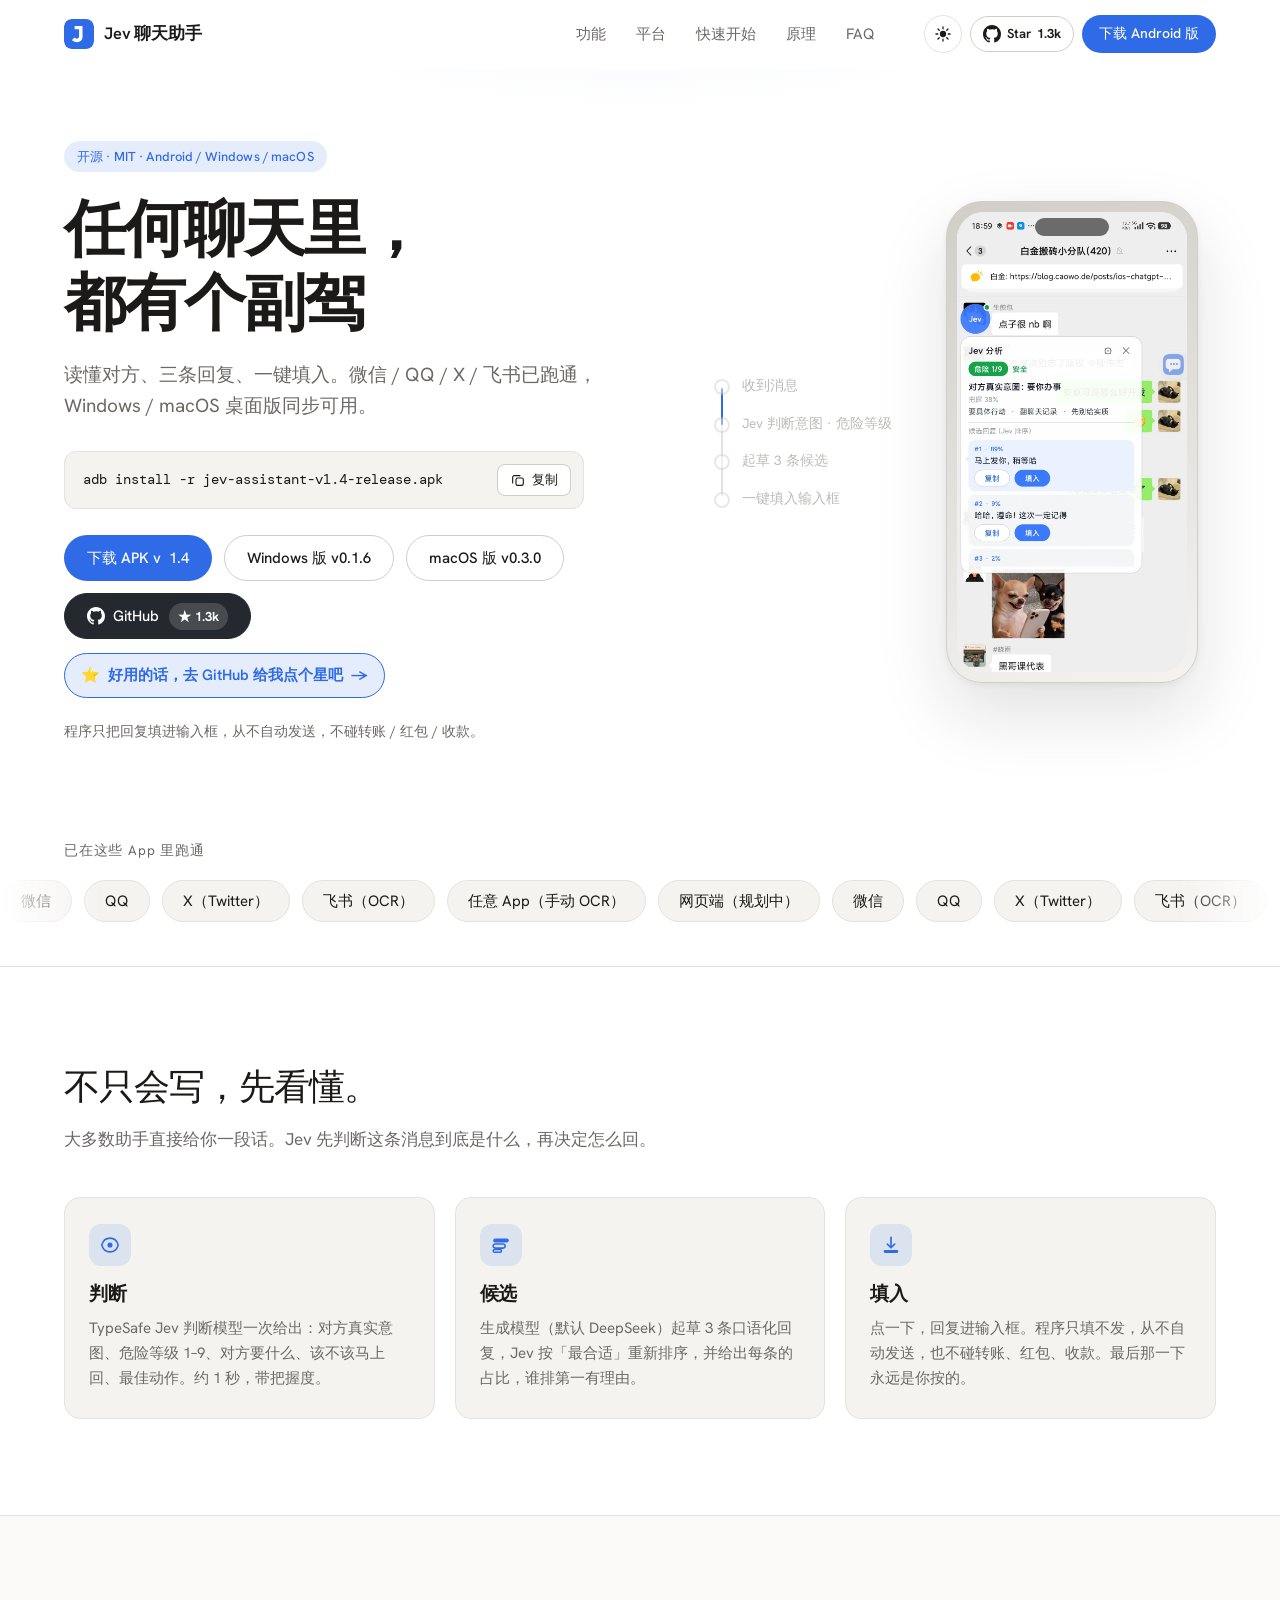
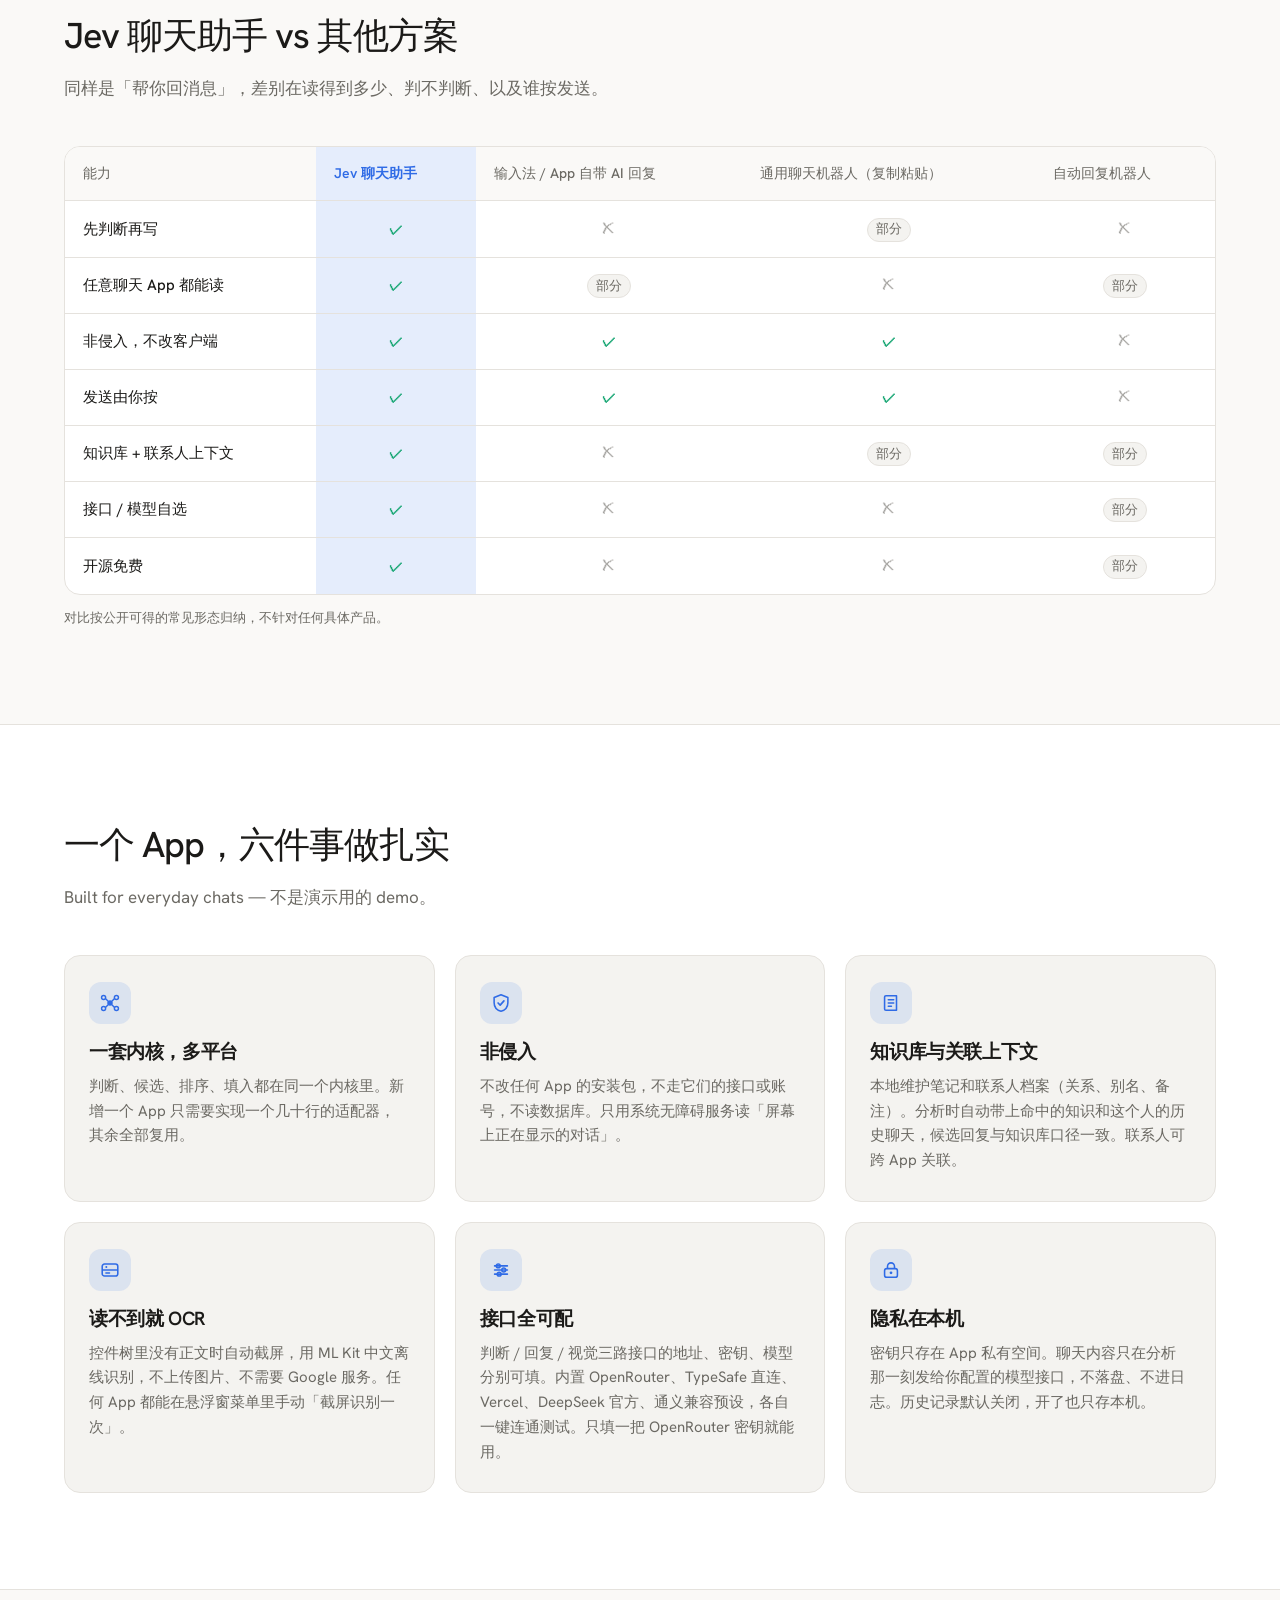
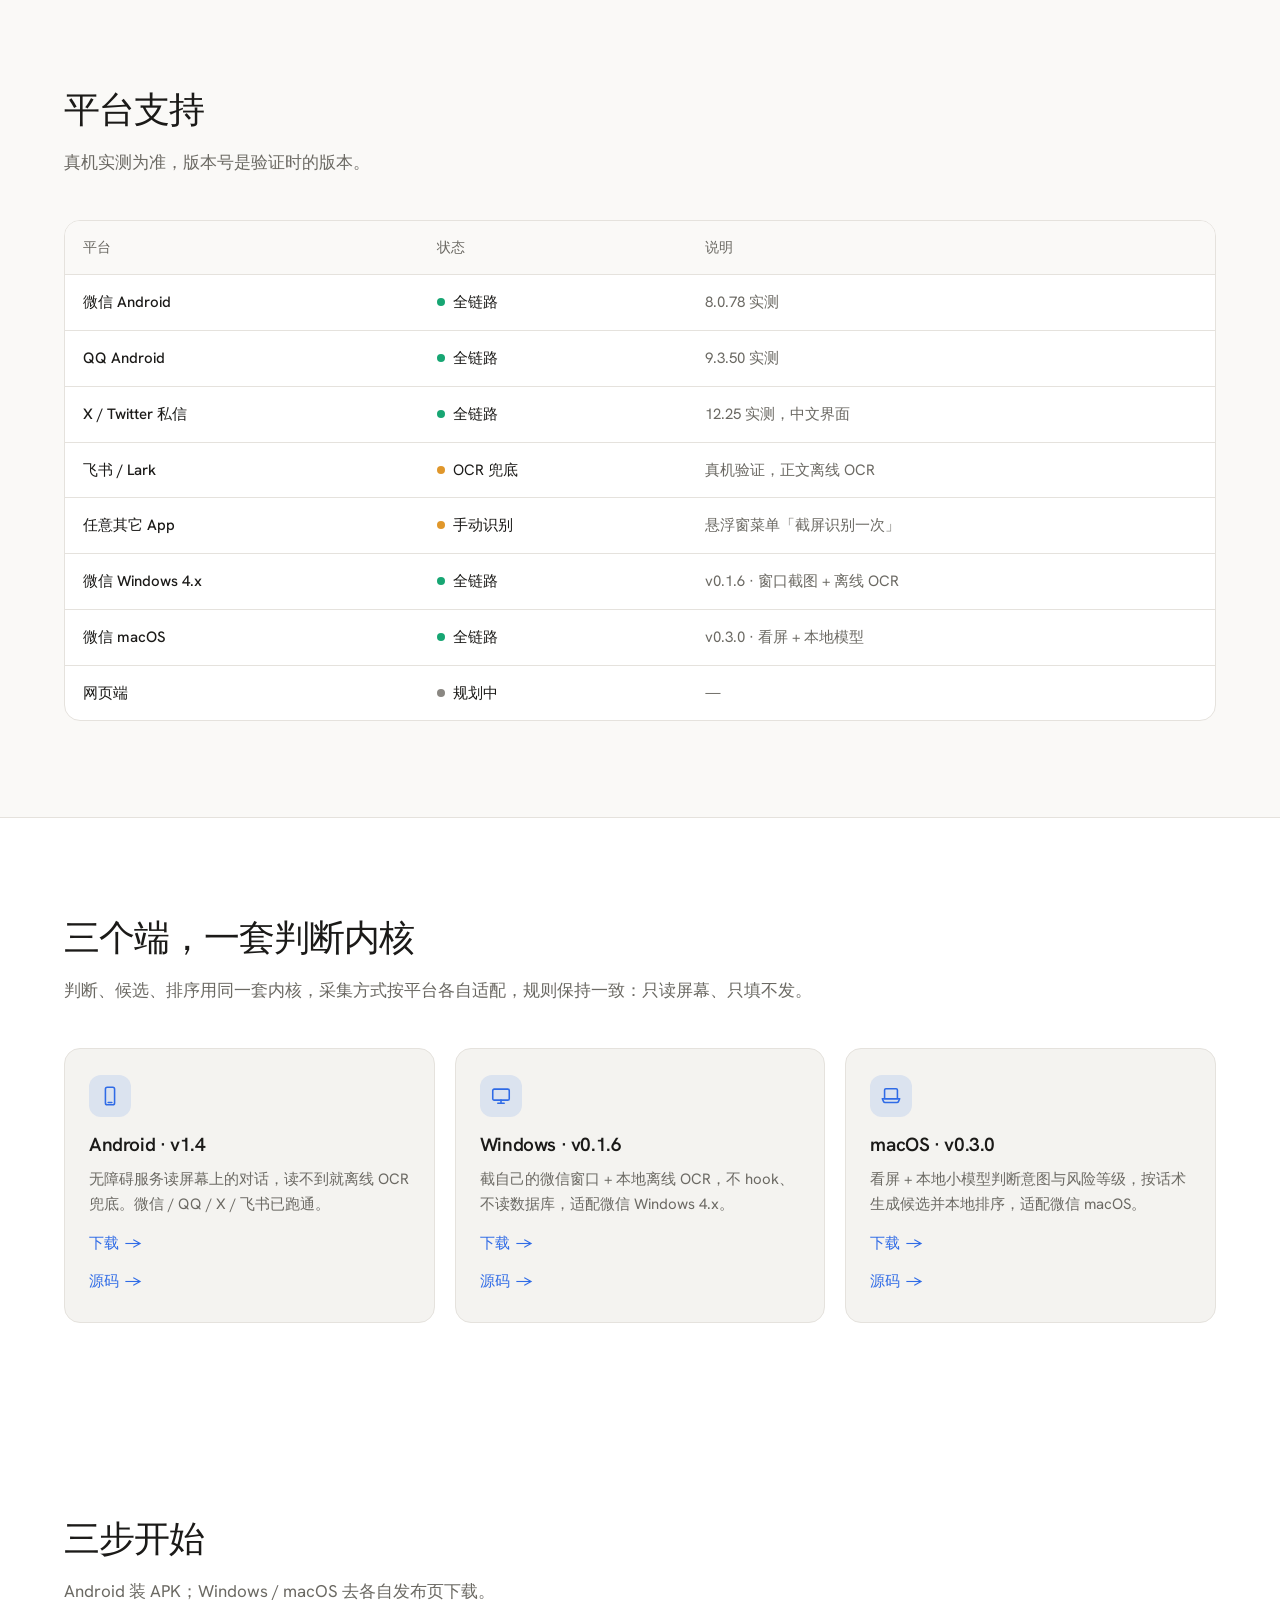
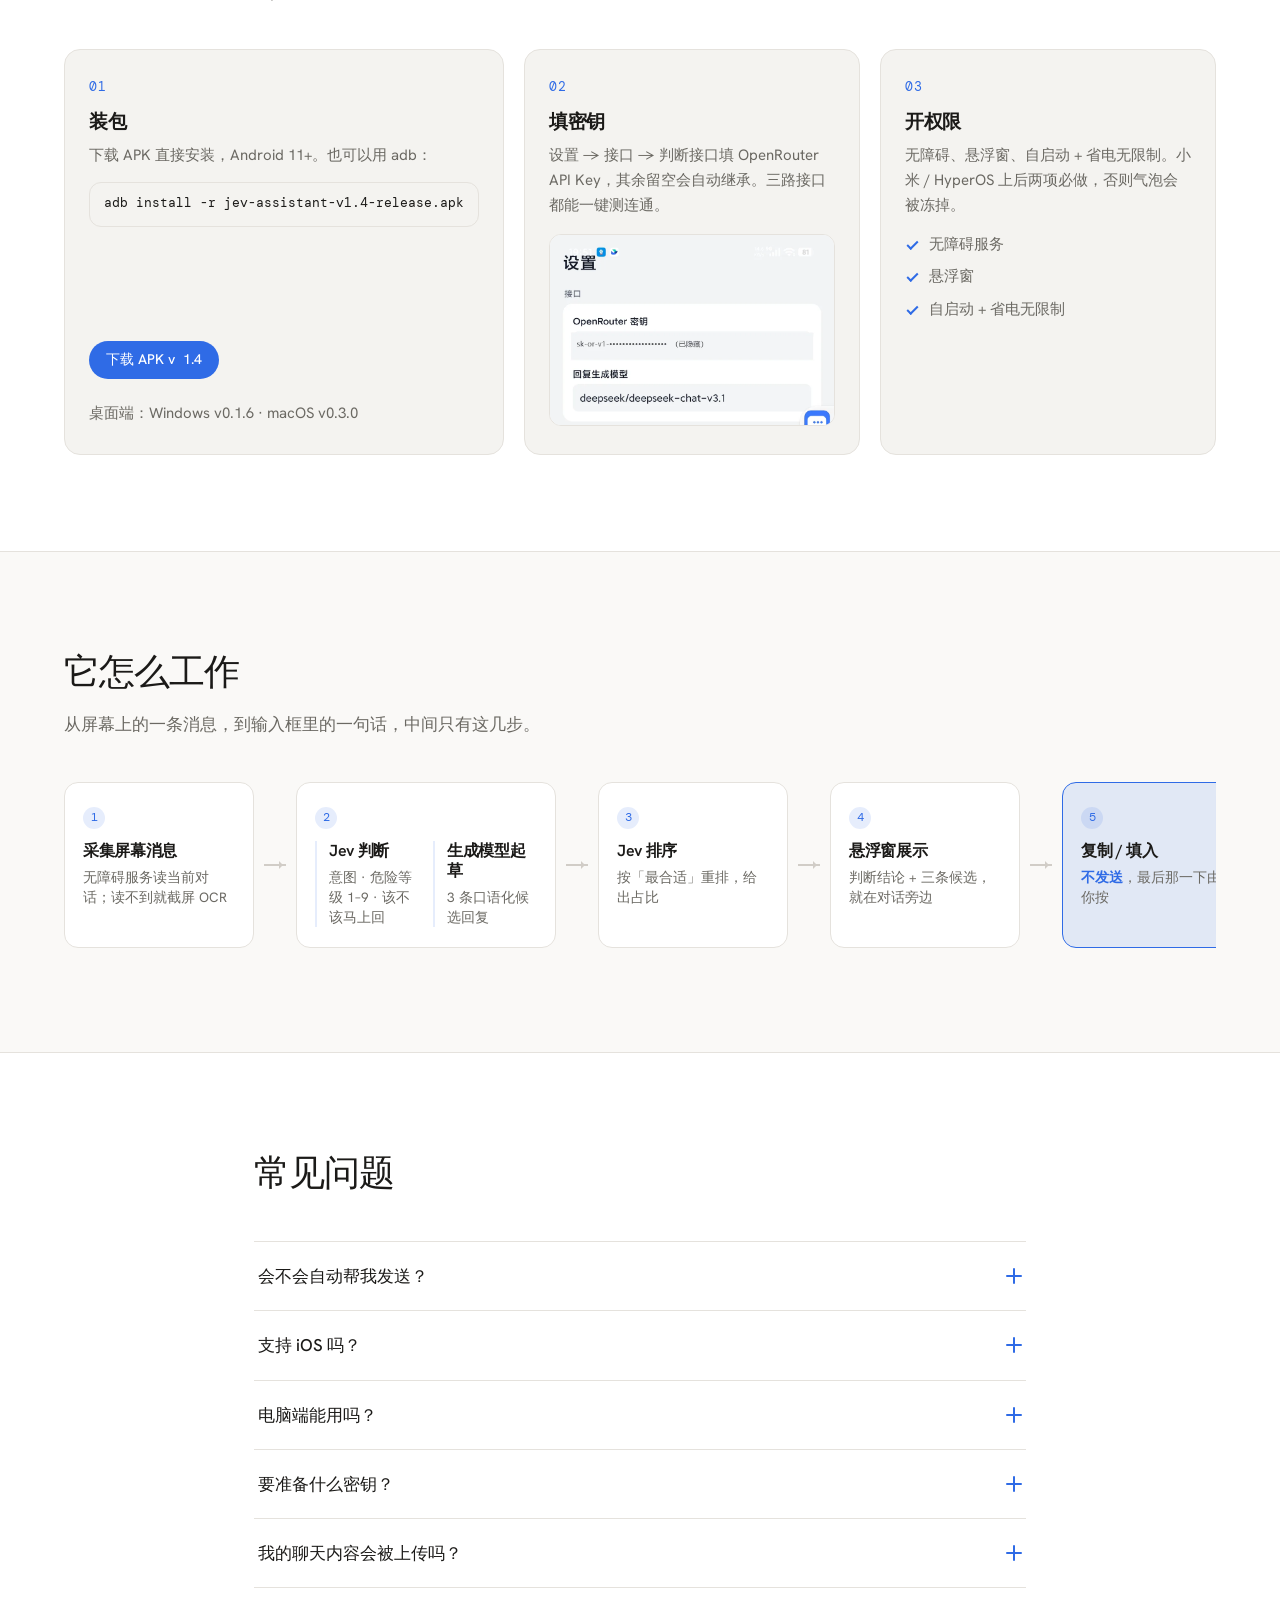
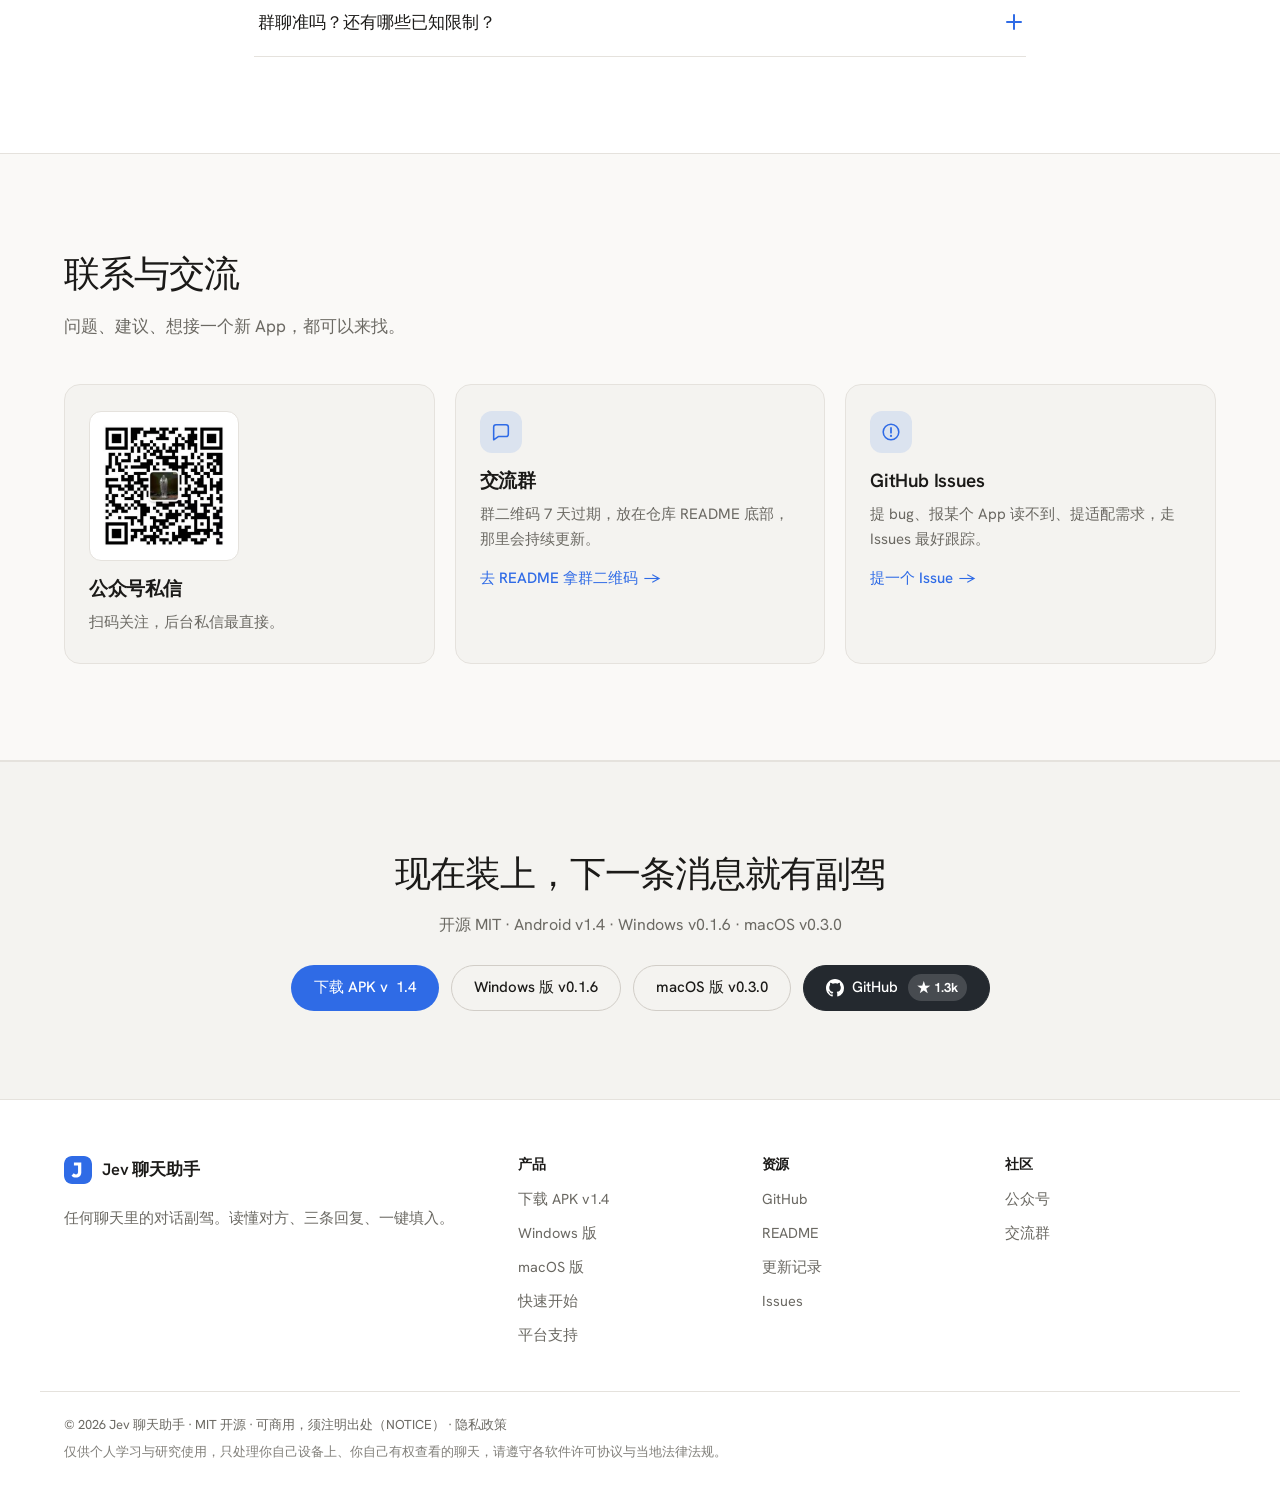
==== commit 57b01fc6: "判断接口增加 Vercel AI Gateway 预设 走网关的 TypeSafe 兼容 /v1/systemone，现有 noul 题目和答案解析不用改。  Co-authored-by: Curs" ====
--- a/site/index.html
+++ b/site/index.html
@@ -289,7 +289,7 @@
           <svg viewBox="0 0 24 24" width="22" height="22" aria-hidden="true"><path d="M5 7.5h14M5 12h14M5 16.5h14" stroke="currentColor" stroke-width="1.7" stroke-linecap="round"/><circle cx="9" cy="7.5" r="2.1" fill="none" stroke="currentColor" stroke-width="1.7"/><circle cx="15" cy="12" r="2.1" fill="none" stroke="currentColor" stroke-width="1.7"/><circle cx="10" cy="16.5" r="2.1" fill="none" stroke="currentColor" stroke-width="1.7"/></svg>
         </span>
         <h3>接口全可配</h3>
-        <p>判断 / 回复 / 视觉三路接口的地址、密钥、模型分别可填。内置 OpenRouter、TypeSafe 直连、DeepSeek 官方、通义兼容预设，各自一键连通测试。只填一把 OpenRouter 密钥就能用。</p>
+        <p>判断 / 回复 / 视觉三路接口的地址、密钥、模型分别可填。内置 OpenRouter、TypeSafe 直连、Vercel、DeepSeek 官方、通义兼容预设，各自一键连通测试。只填一把 OpenRouter 密钥就能用。</p>
       </article>
 
       <article class="card reveal">
@@ -488,7 +488,7 @@
       </details>
       <details>
         <summary>要准备什么密钥？<span class="acc-ico" aria-hidden="true"></span></summary>
-        <div class="faq-body"><p>最少一把 OpenRouter API Key 就能跑起来：填在「判断接口」，回复和视觉接口留空会自动继承。也可以三路分开配，内置 OpenRouter、TypeSafe 直连、DeepSeek 官方、通义兼容预设，各自一键测连通。</p></div>
+        <div class="faq-body"><p>最少一把 OpenRouter API Key 就能跑起来：填在「判断接口」，回复和视觉接口留空会自动继承。也可以三路分开配，内置 OpenRouter、TypeSafe 直连、Vercel、DeepSeek 官方、通义兼容预设，各自一键测连通。判断接口的 Vercel 预设用 AI Gateway 密钥，地址是 TypeSafe 兼容接口。</p></div>
       </details>
       <details>
         <summary>我的聊天内容会被上传吗？<span class="acc-ico" aria-hidden="true"></span></summary>
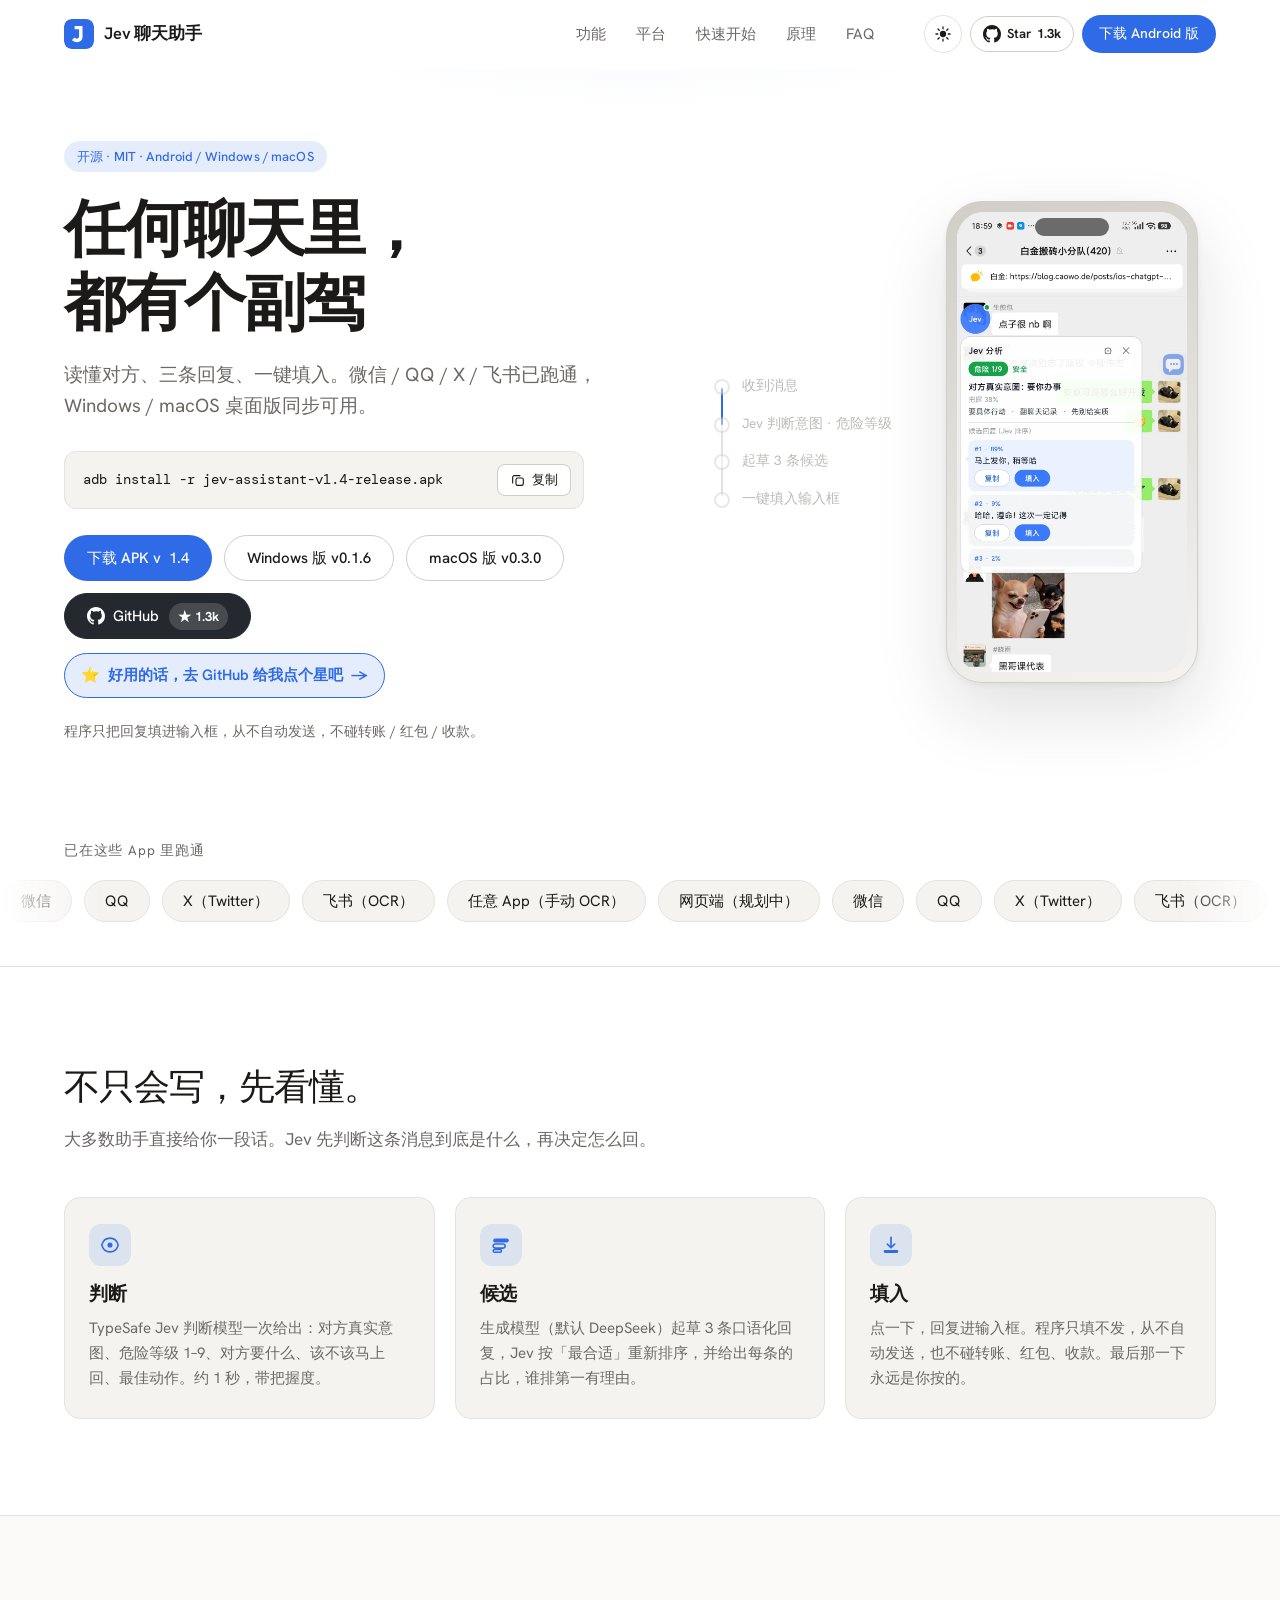
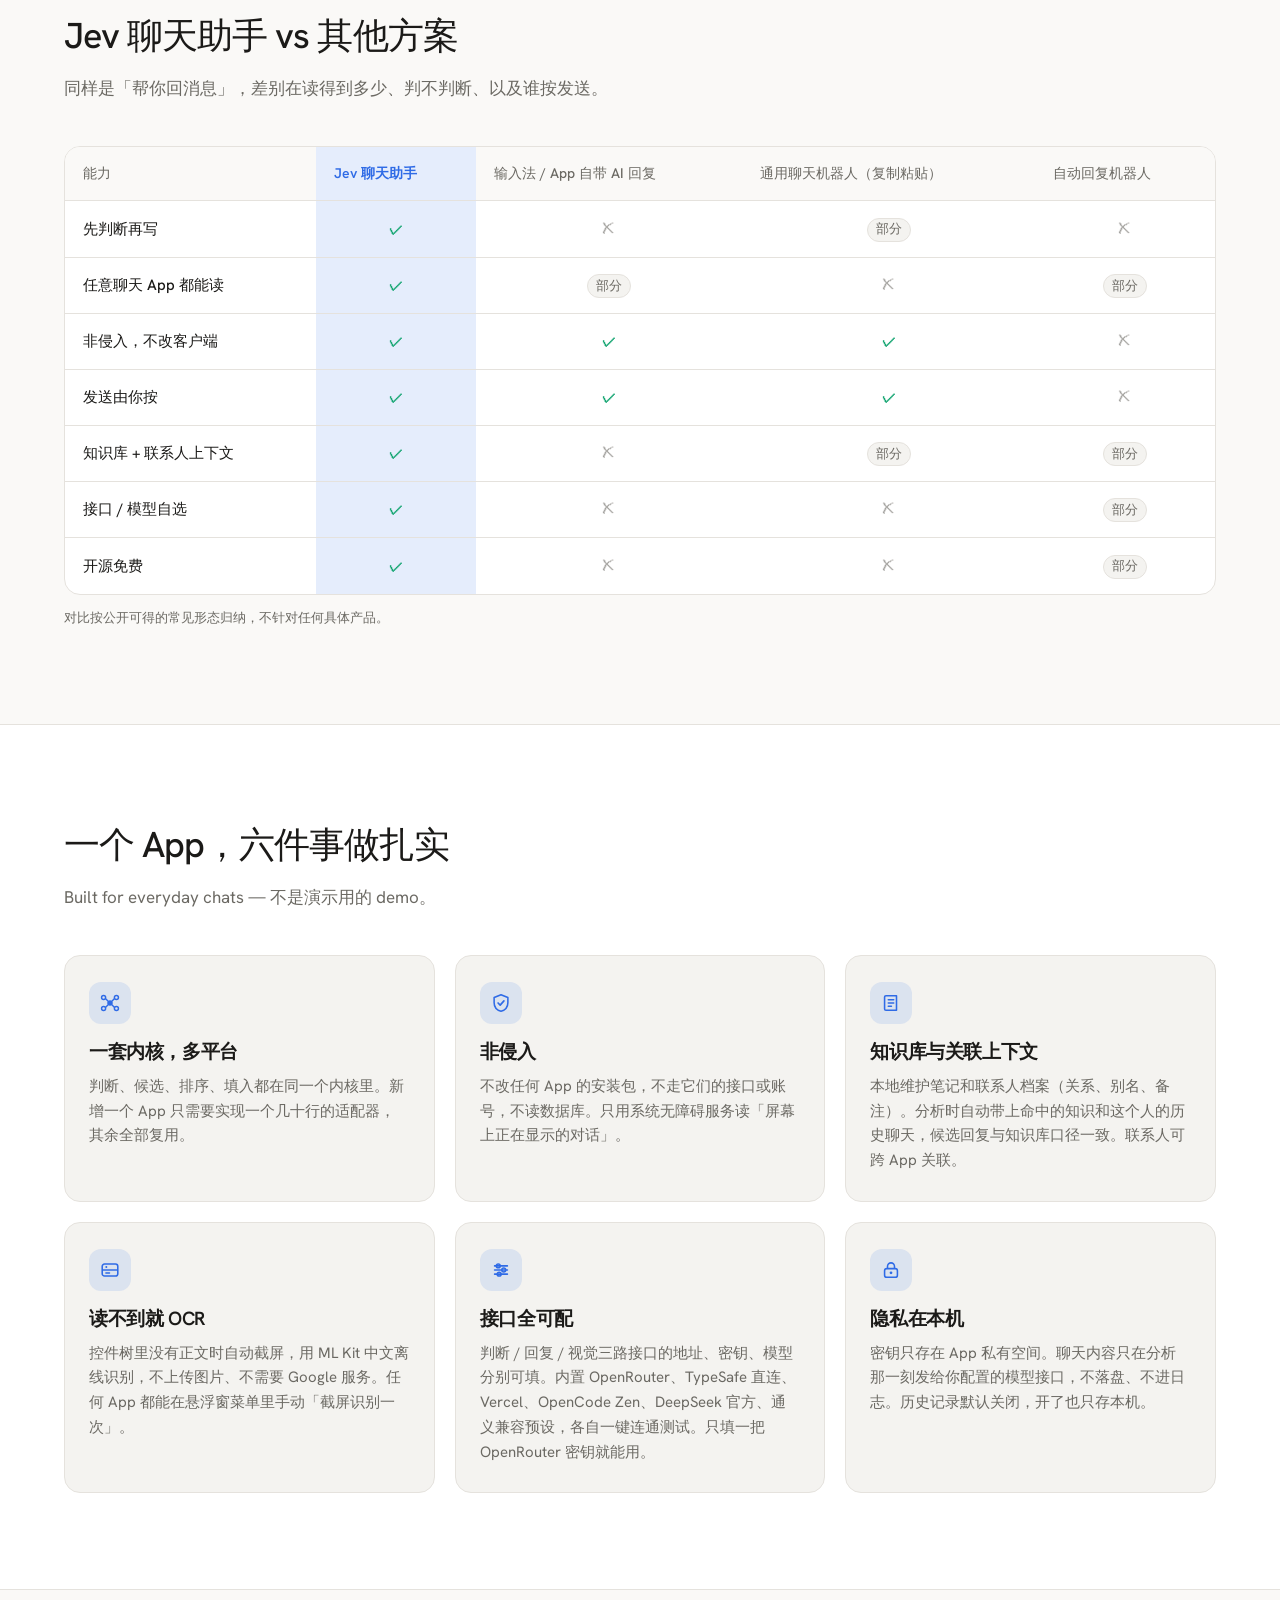
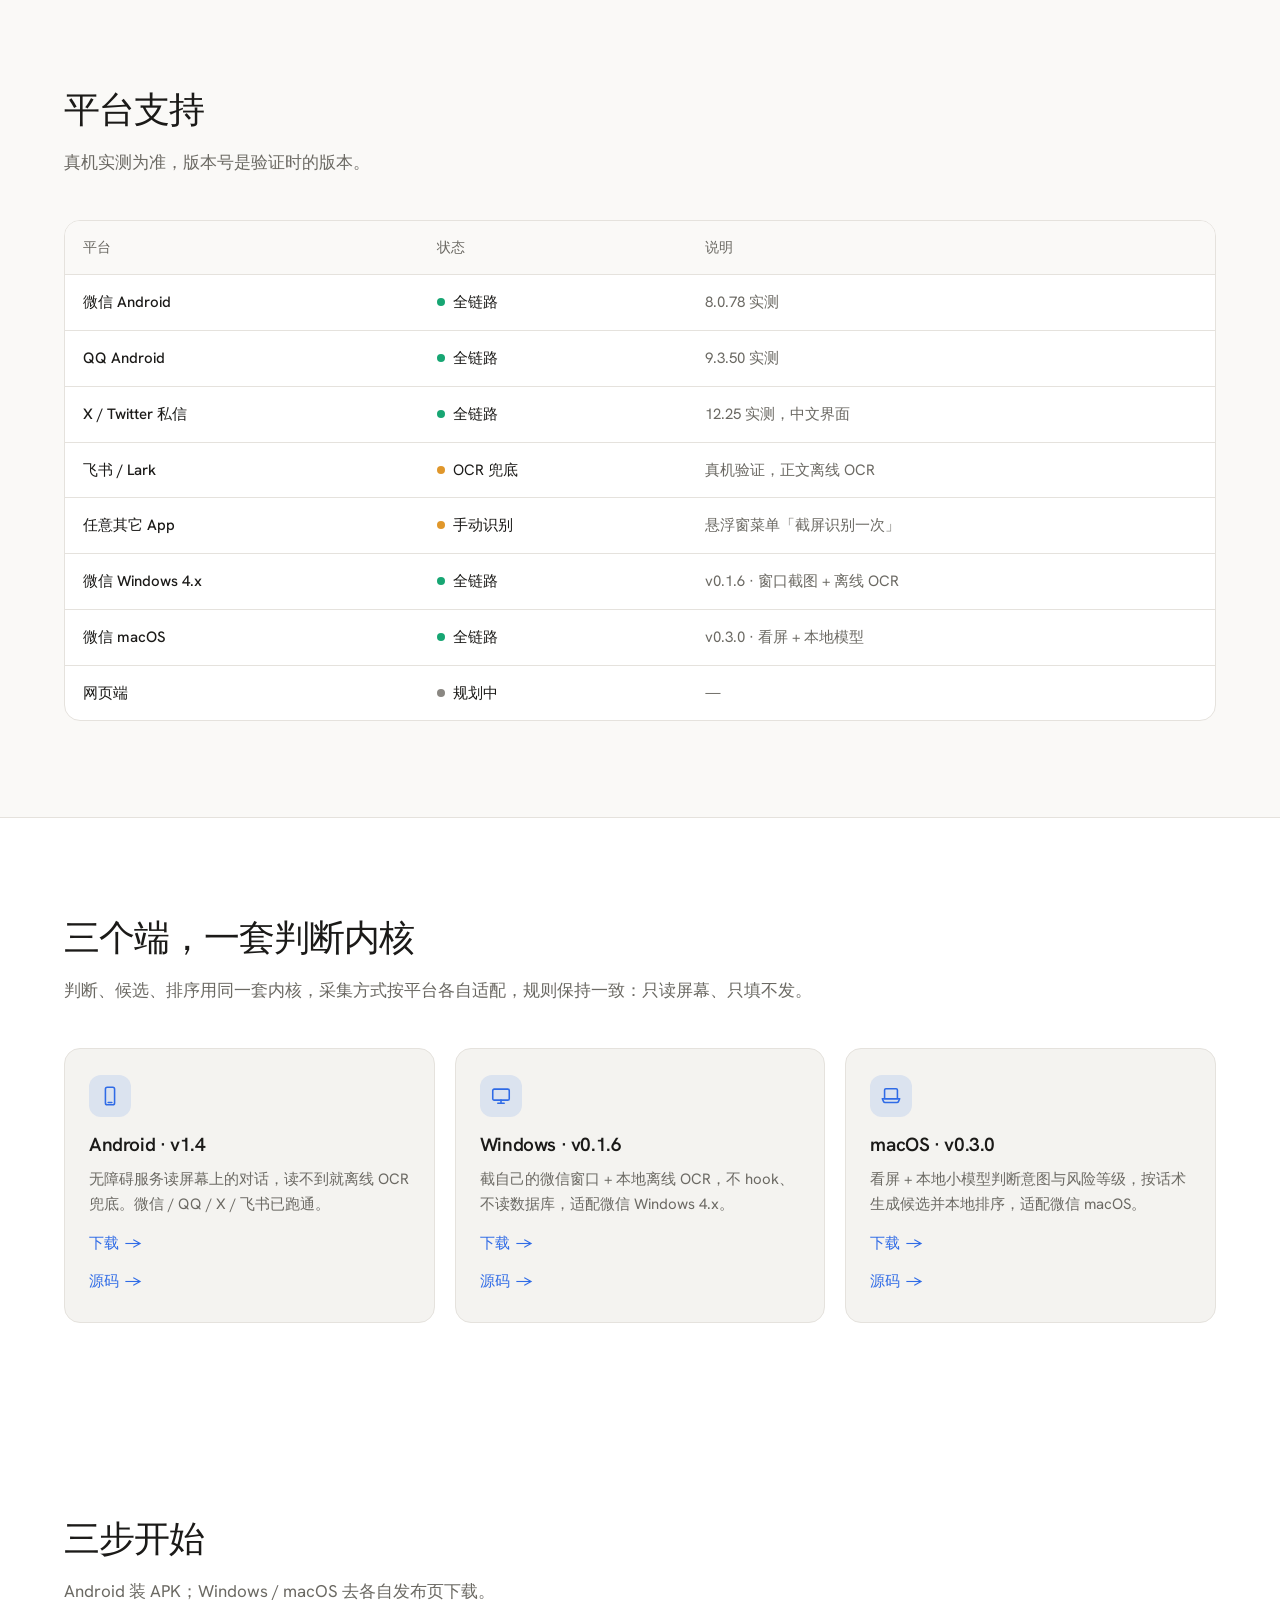
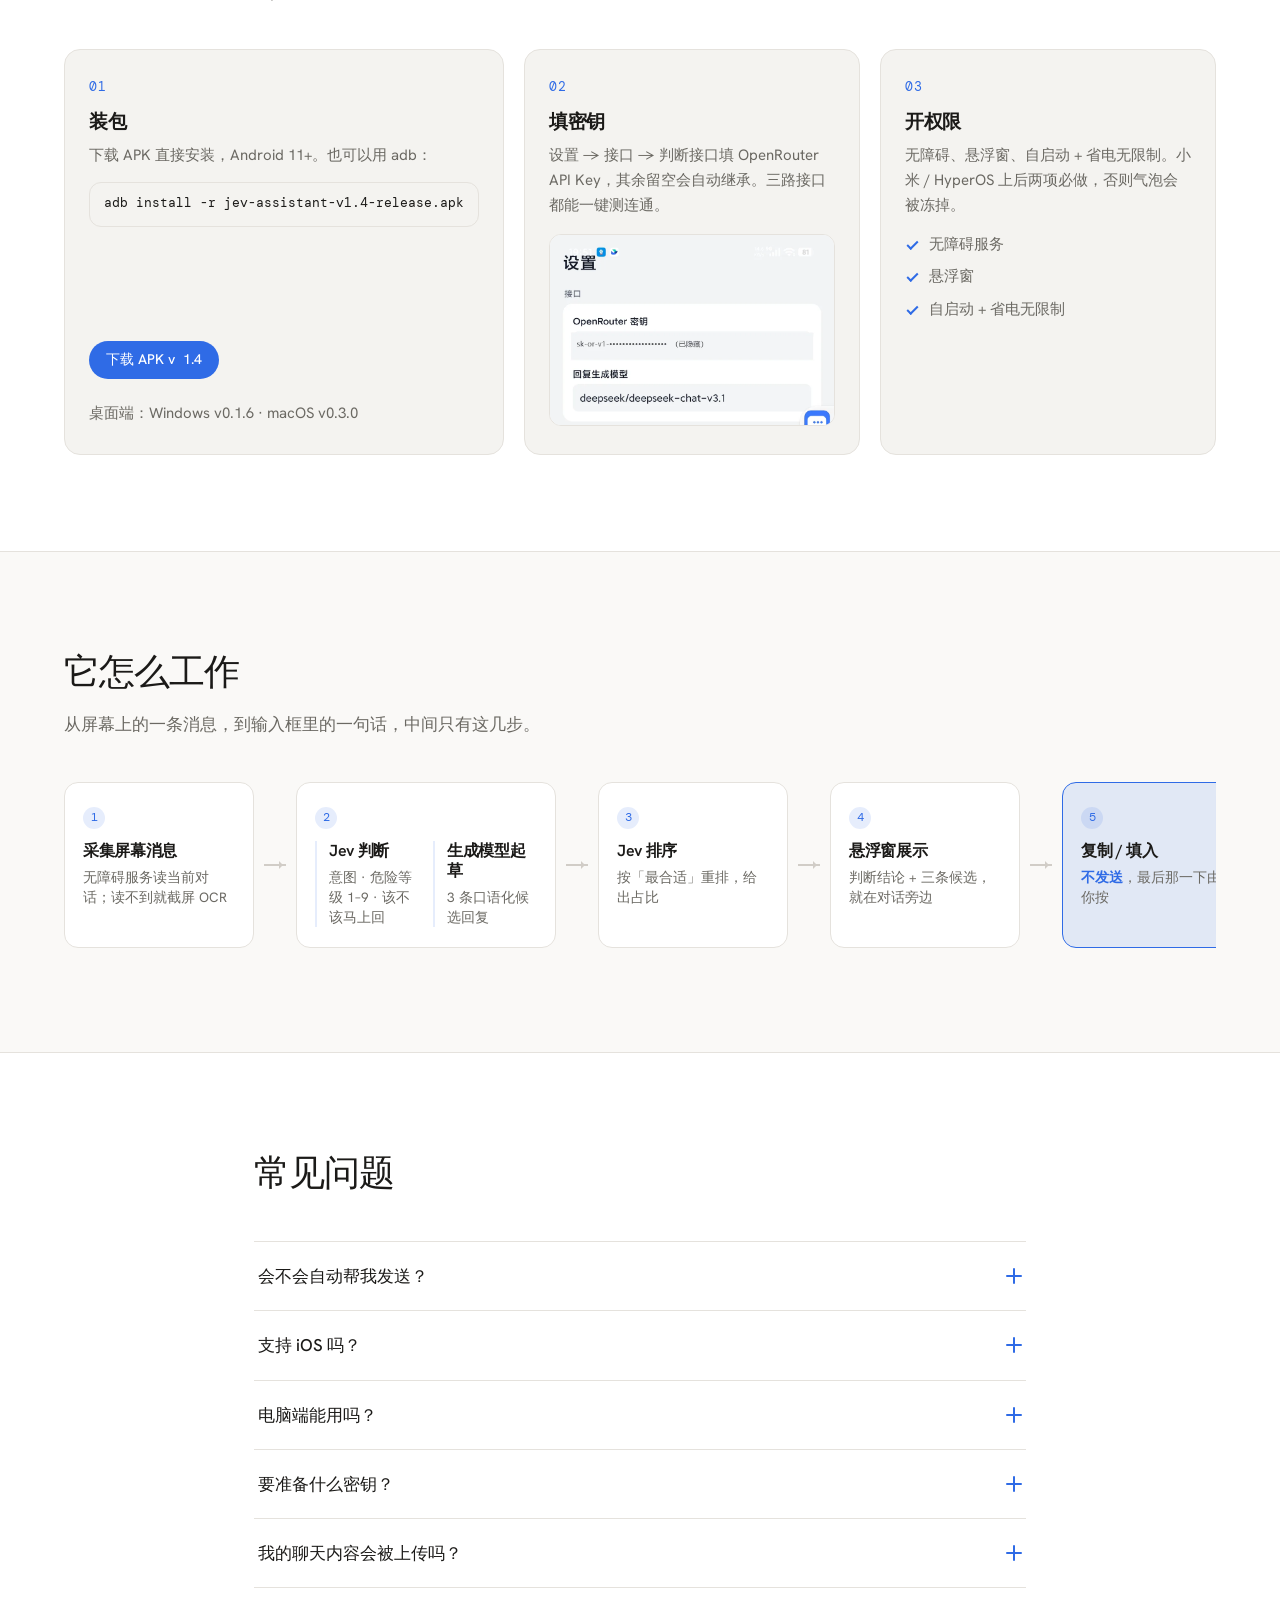
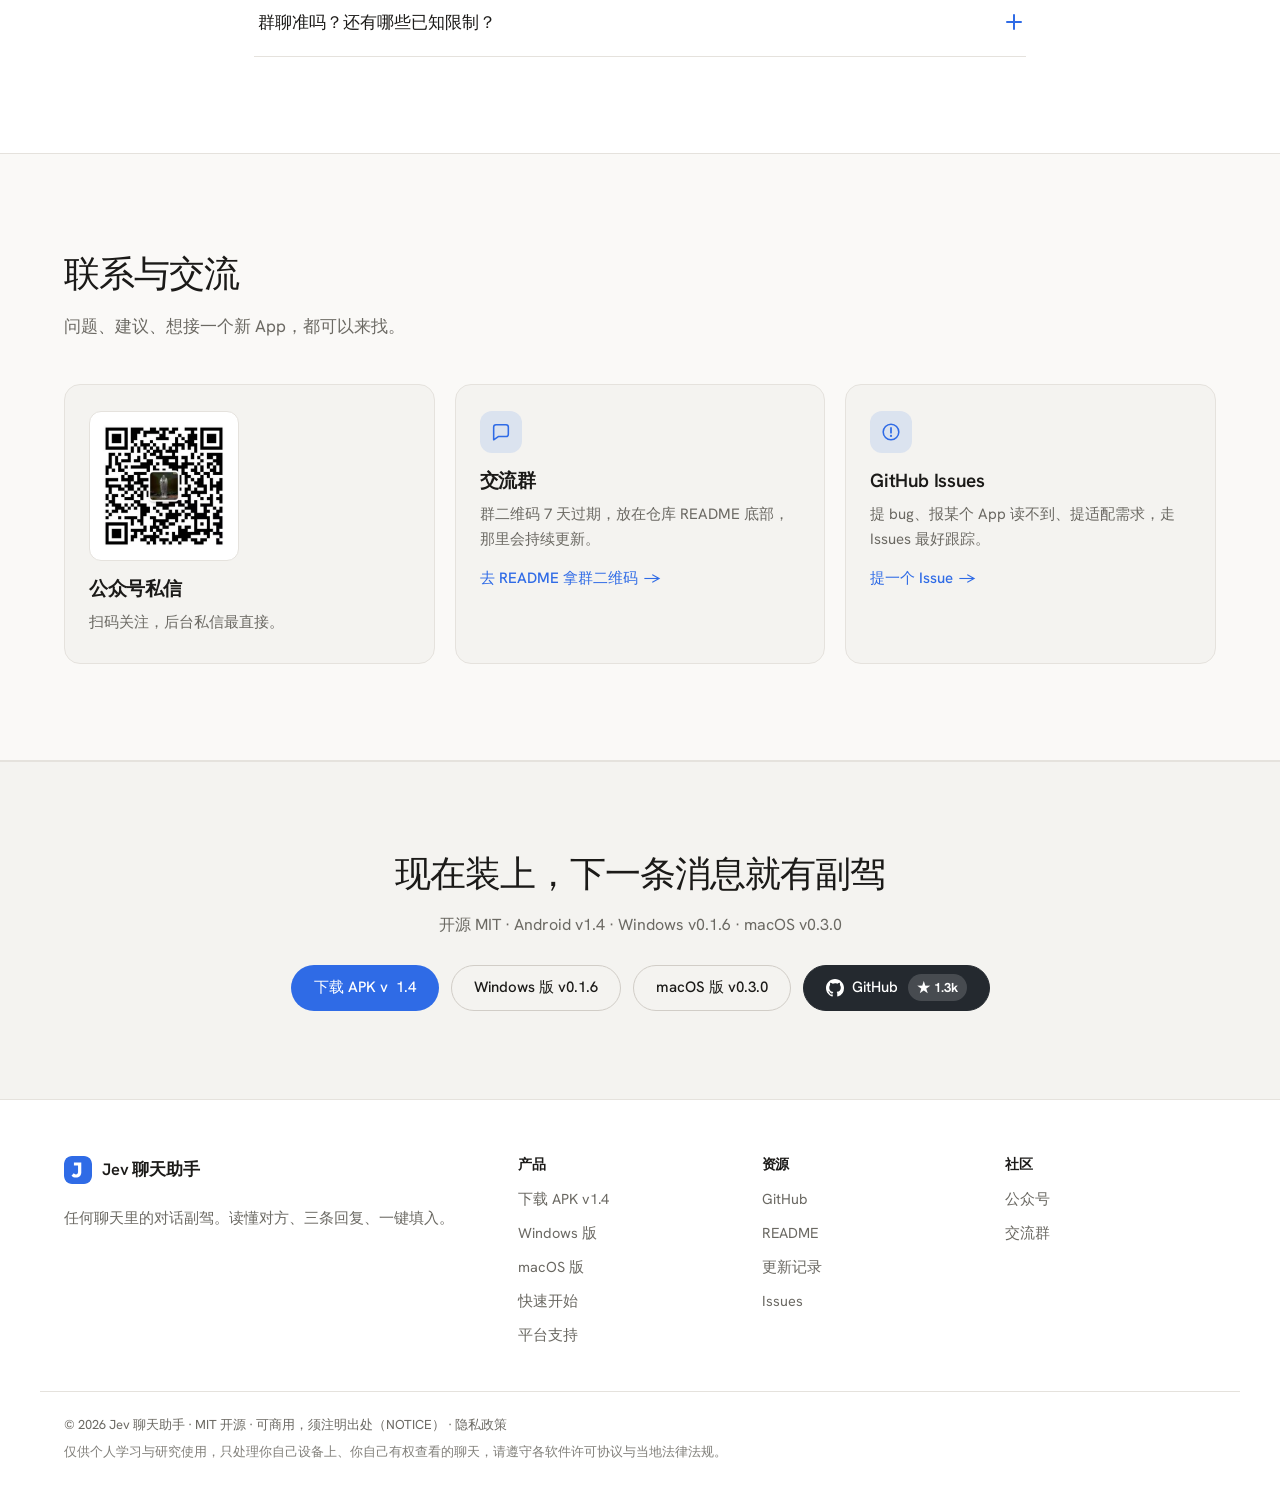
==== commit c84e21df: "feat(judge): 判断接口新增 OpenCode Zen 预设 走 Zen 的 TypeSafe 兼容端点 POST /v1/systemone，请求体与 noul 答案和 TypeSafe " ====
--- a/site/index.html
+++ b/site/index.html
@@ -289,7 +289,7 @@
           <svg viewBox="0 0 24 24" width="22" height="22" aria-hidden="true"><path d="M5 7.5h14M5 12h14M5 16.5h14" stroke="currentColor" stroke-width="1.7" stroke-linecap="round"/><circle cx="9" cy="7.5" r="2.1" fill="none" stroke="currentColor" stroke-width="1.7"/><circle cx="15" cy="12" r="2.1" fill="none" stroke="currentColor" stroke-width="1.7"/><circle cx="10" cy="16.5" r="2.1" fill="none" stroke="currentColor" stroke-width="1.7"/></svg>
         </span>
         <h3>接口全可配</h3>
-        <p>判断 / 回复 / 视觉三路接口的地址、密钥、模型分别可填。内置 OpenRouter、TypeSafe 直连、Vercel、DeepSeek 官方、通义兼容预设，各自一键连通测试。只填一把 OpenRouter 密钥就能用。</p>
+        <p>判断 / 回复 / 视觉三路接口的地址、密钥、模型分别可填。内置 OpenRouter、TypeSafe 直连、Vercel、OpenCode Zen、DeepSeek 官方、通义兼容预设，各自一键连通测试。只填一把 OpenRouter 密钥就能用。</p>
       </article>
 
       <article class="card reveal">
@@ -488,7 +488,7 @@
       </details>
       <details>
         <summary>要准备什么密钥？<span class="acc-ico" aria-hidden="true"></span></summary>
-        <div class="faq-body"><p>最少一把 OpenRouter API Key 就能跑起来：填在「判断接口」，回复和视觉接口留空会自动继承。也可以三路分开配，内置 OpenRouter、TypeSafe 直连、Vercel、DeepSeek 官方、通义兼容预设，各自一键测连通。判断接口的 Vercel 预设用 AI Gateway 密钥，地址是 TypeSafe 兼容接口。</p></div>
+        <div class="faq-body"><p>最少一把 OpenRouter API Key 就能跑起来：填在「判断接口」，回复和视觉接口留空会自动继承。也可以三路分开配，内置 OpenRouter、TypeSafe 直连、Vercel、OpenCode Zen、DeepSeek 官方、通义兼容预设，各自一键测连通。Vercel 用 AI Gateway 密钥，OpenCode Zen 用 Zen 密钥，都是 TypeSafe 兼容接口。</p></div>
       </details>
       <details>
         <summary>我的聊天内容会被上传吗？<span class="acc-ico" aria-hidden="true"></span></summary>
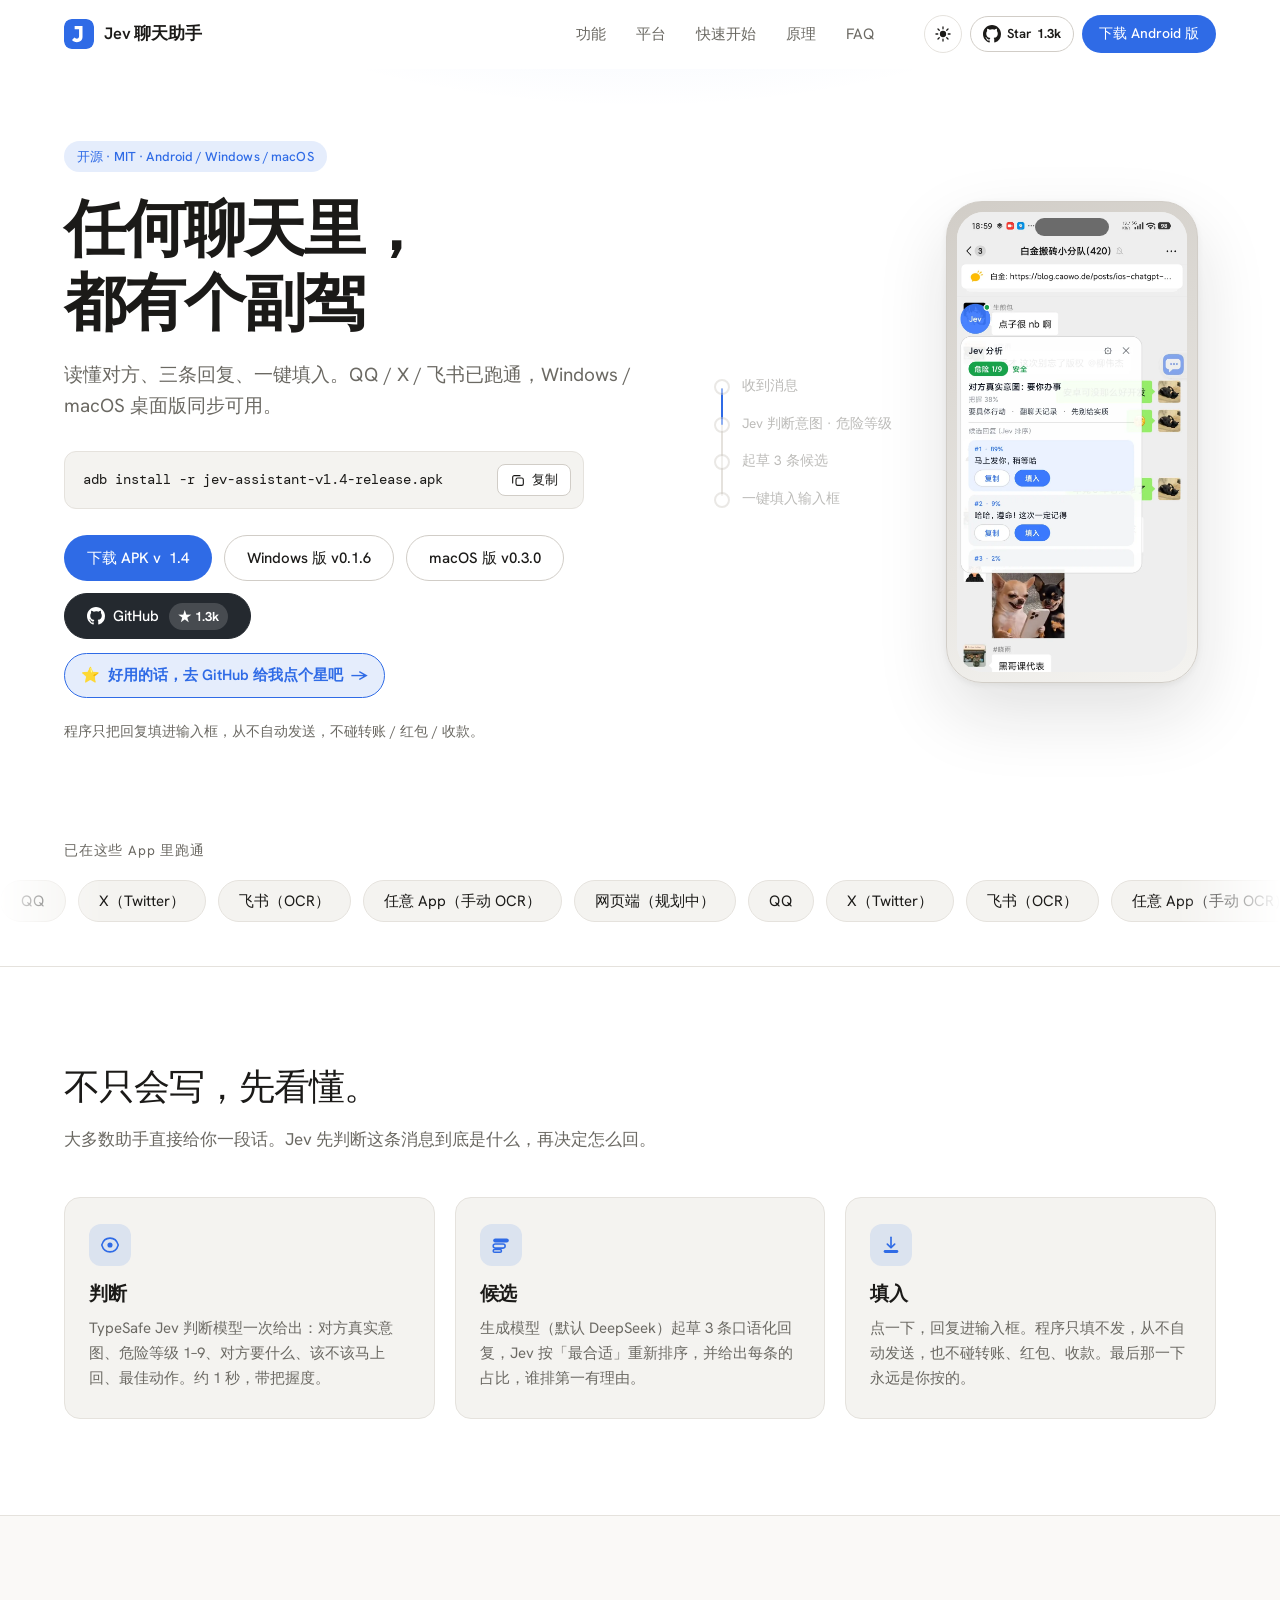
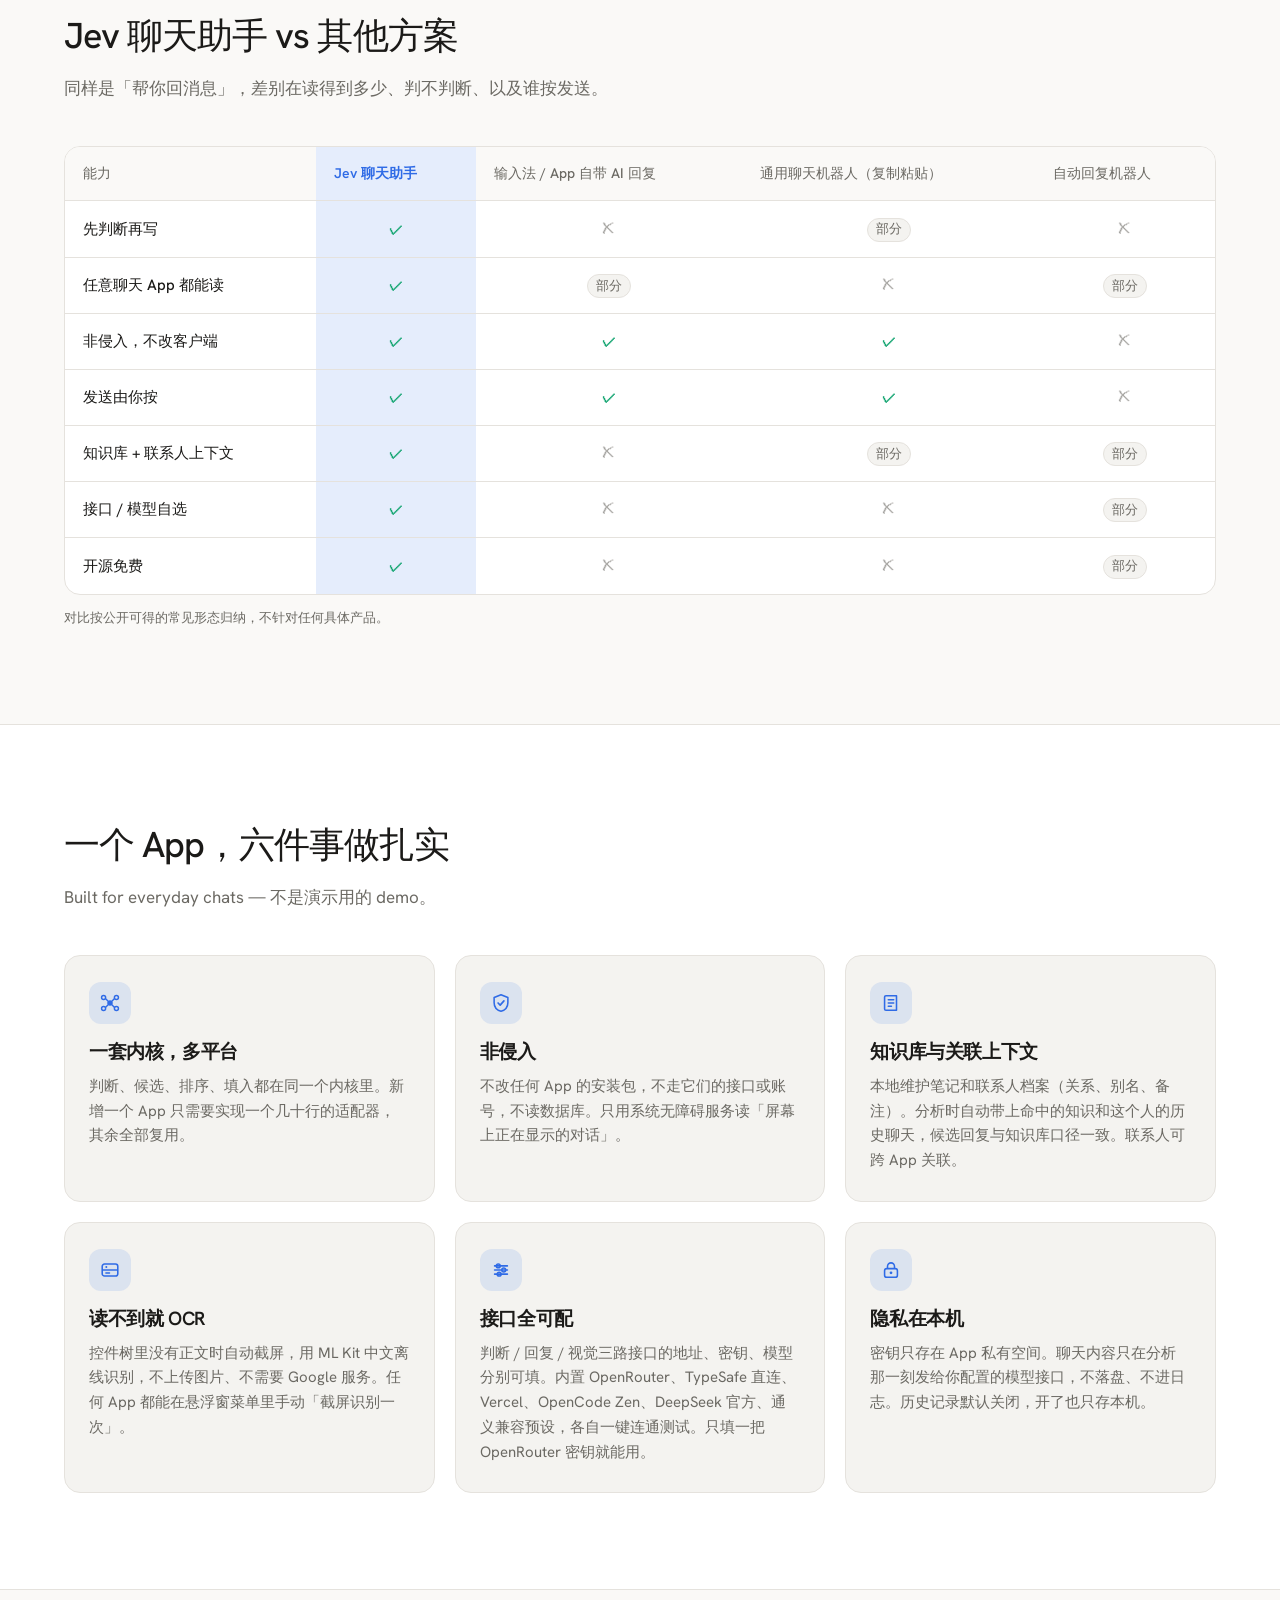
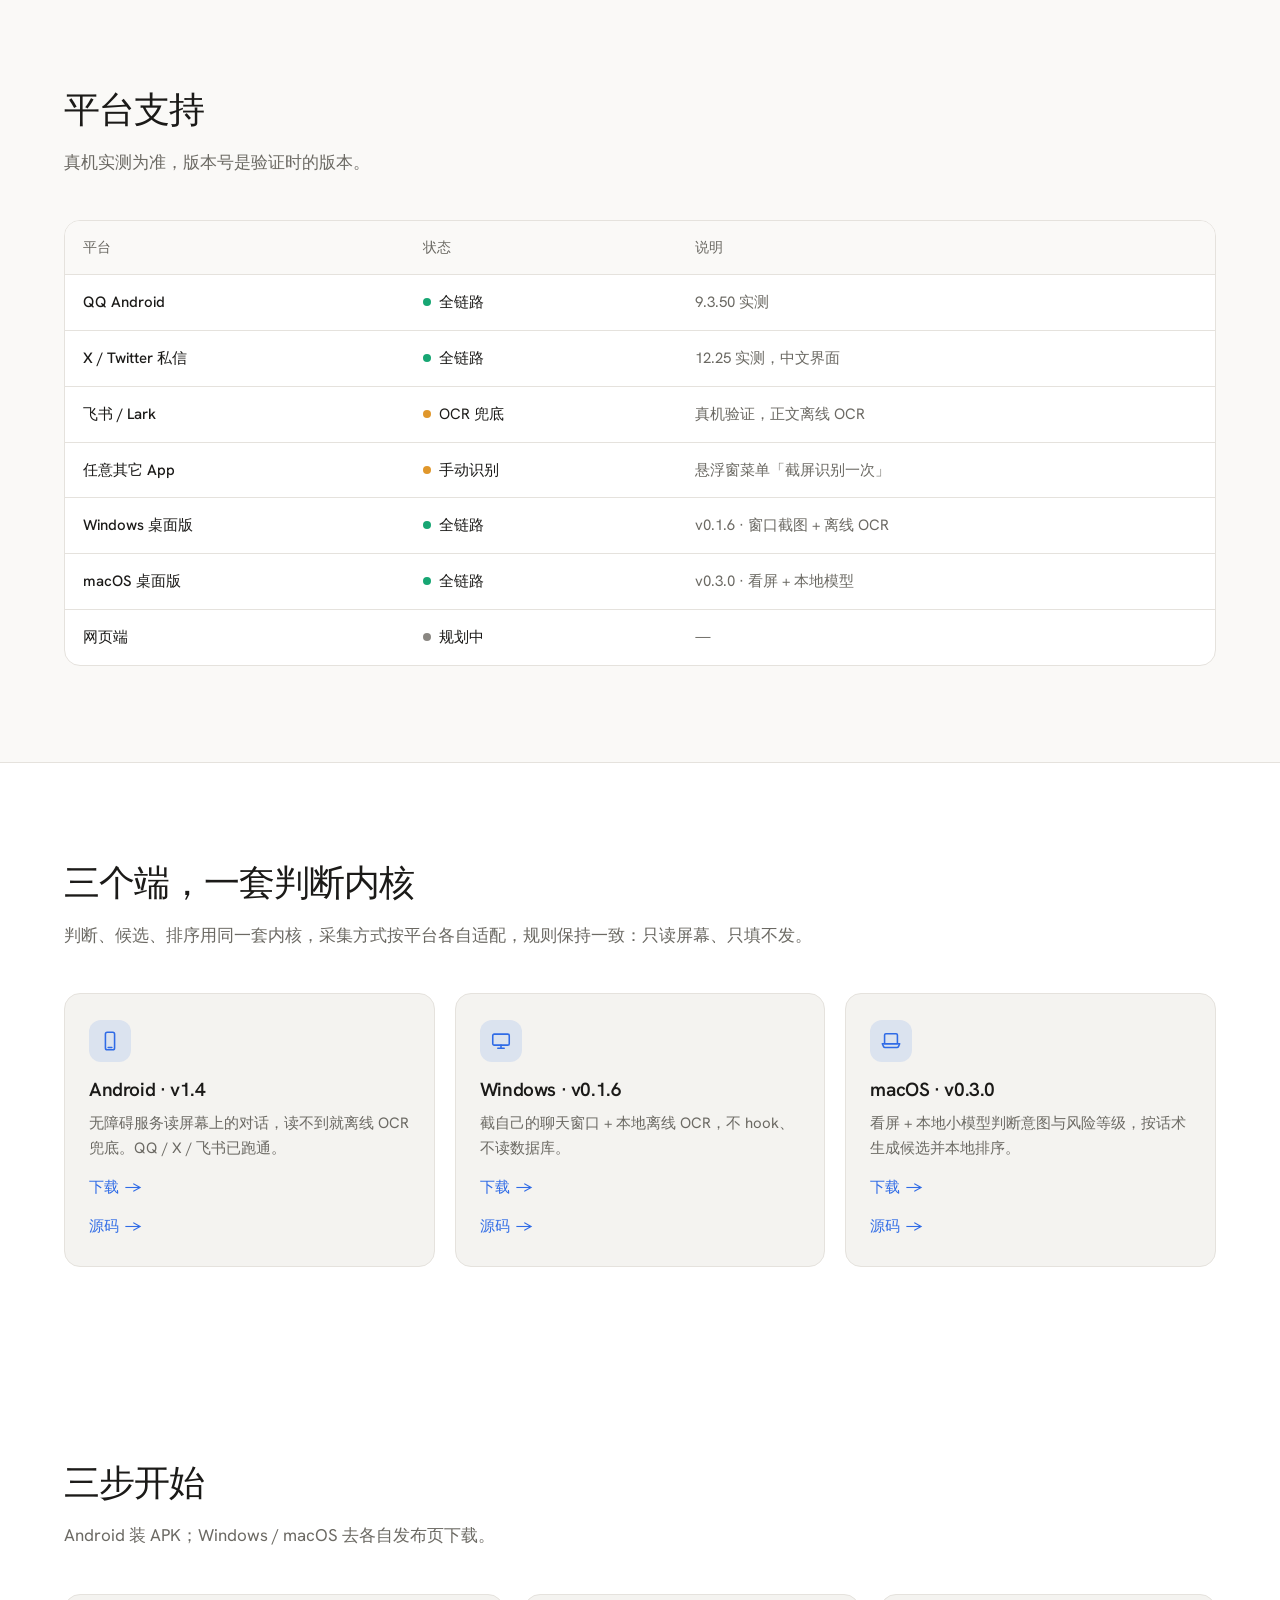
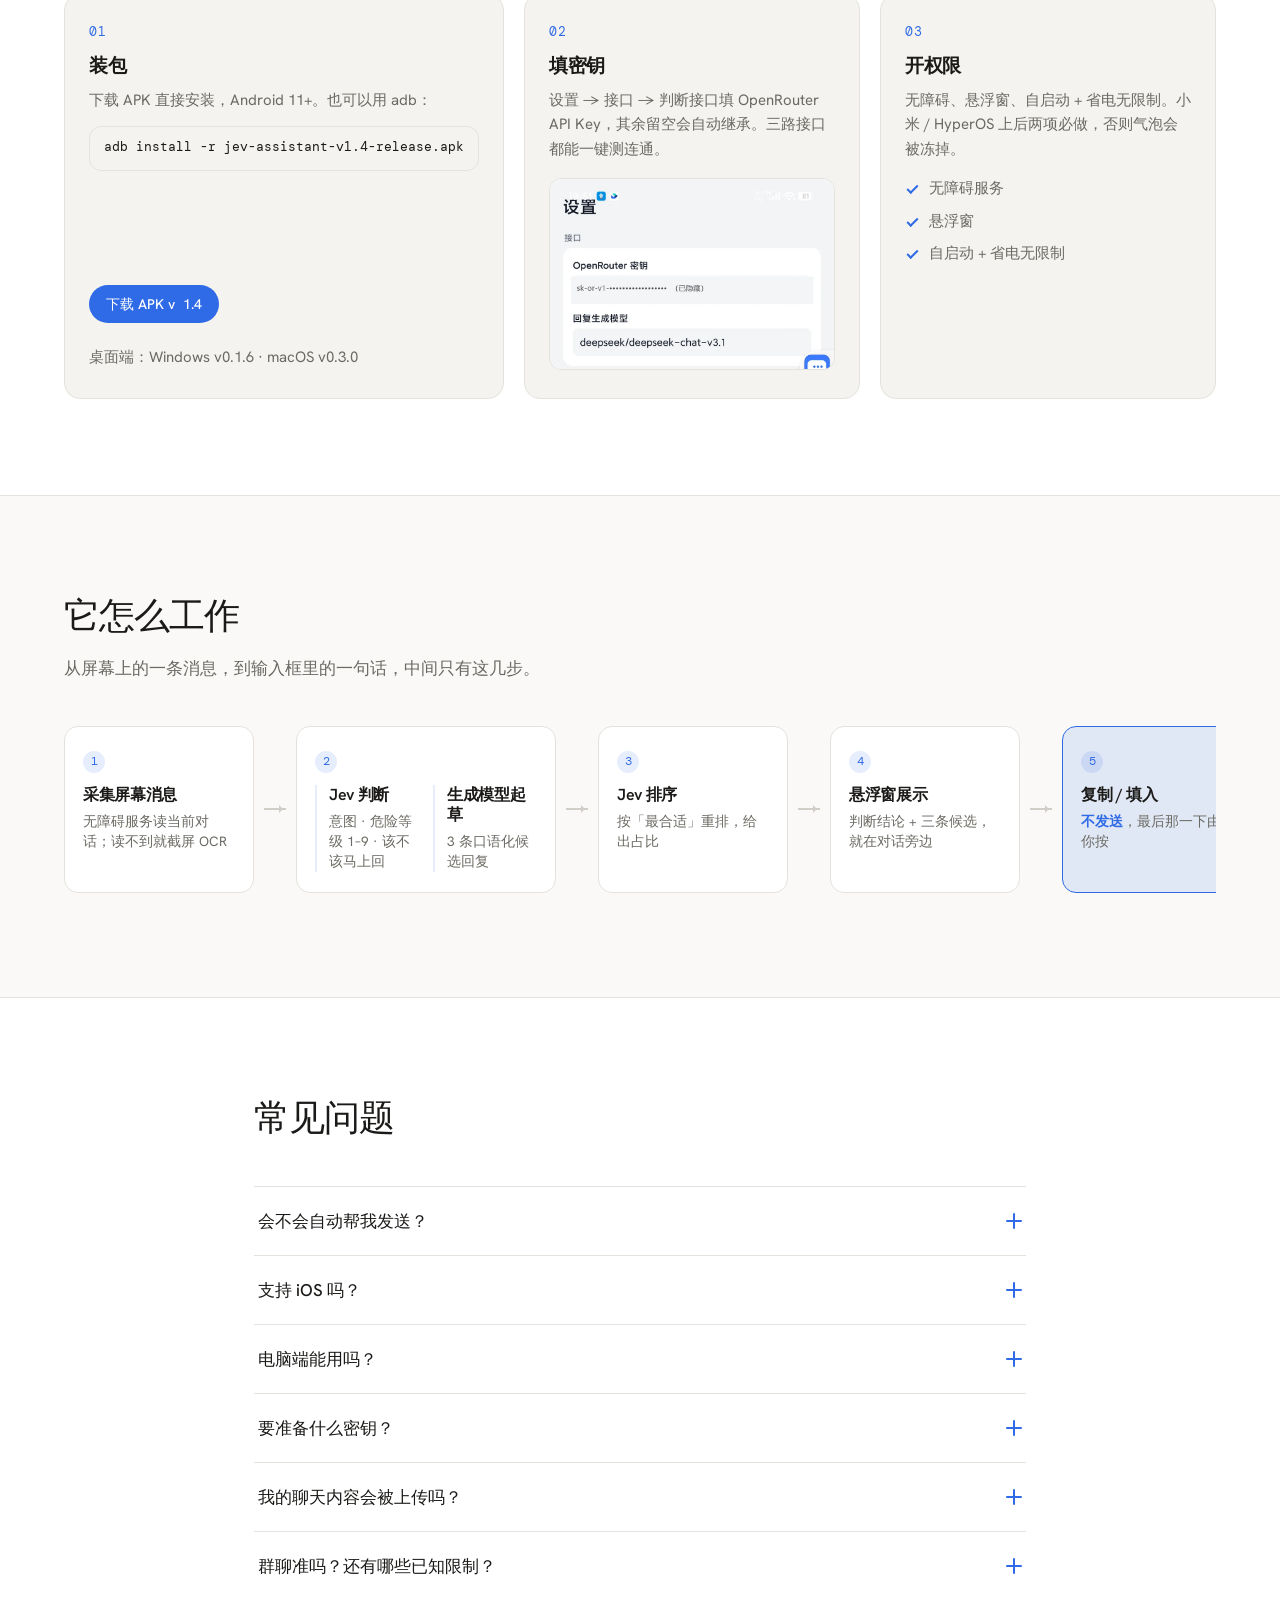
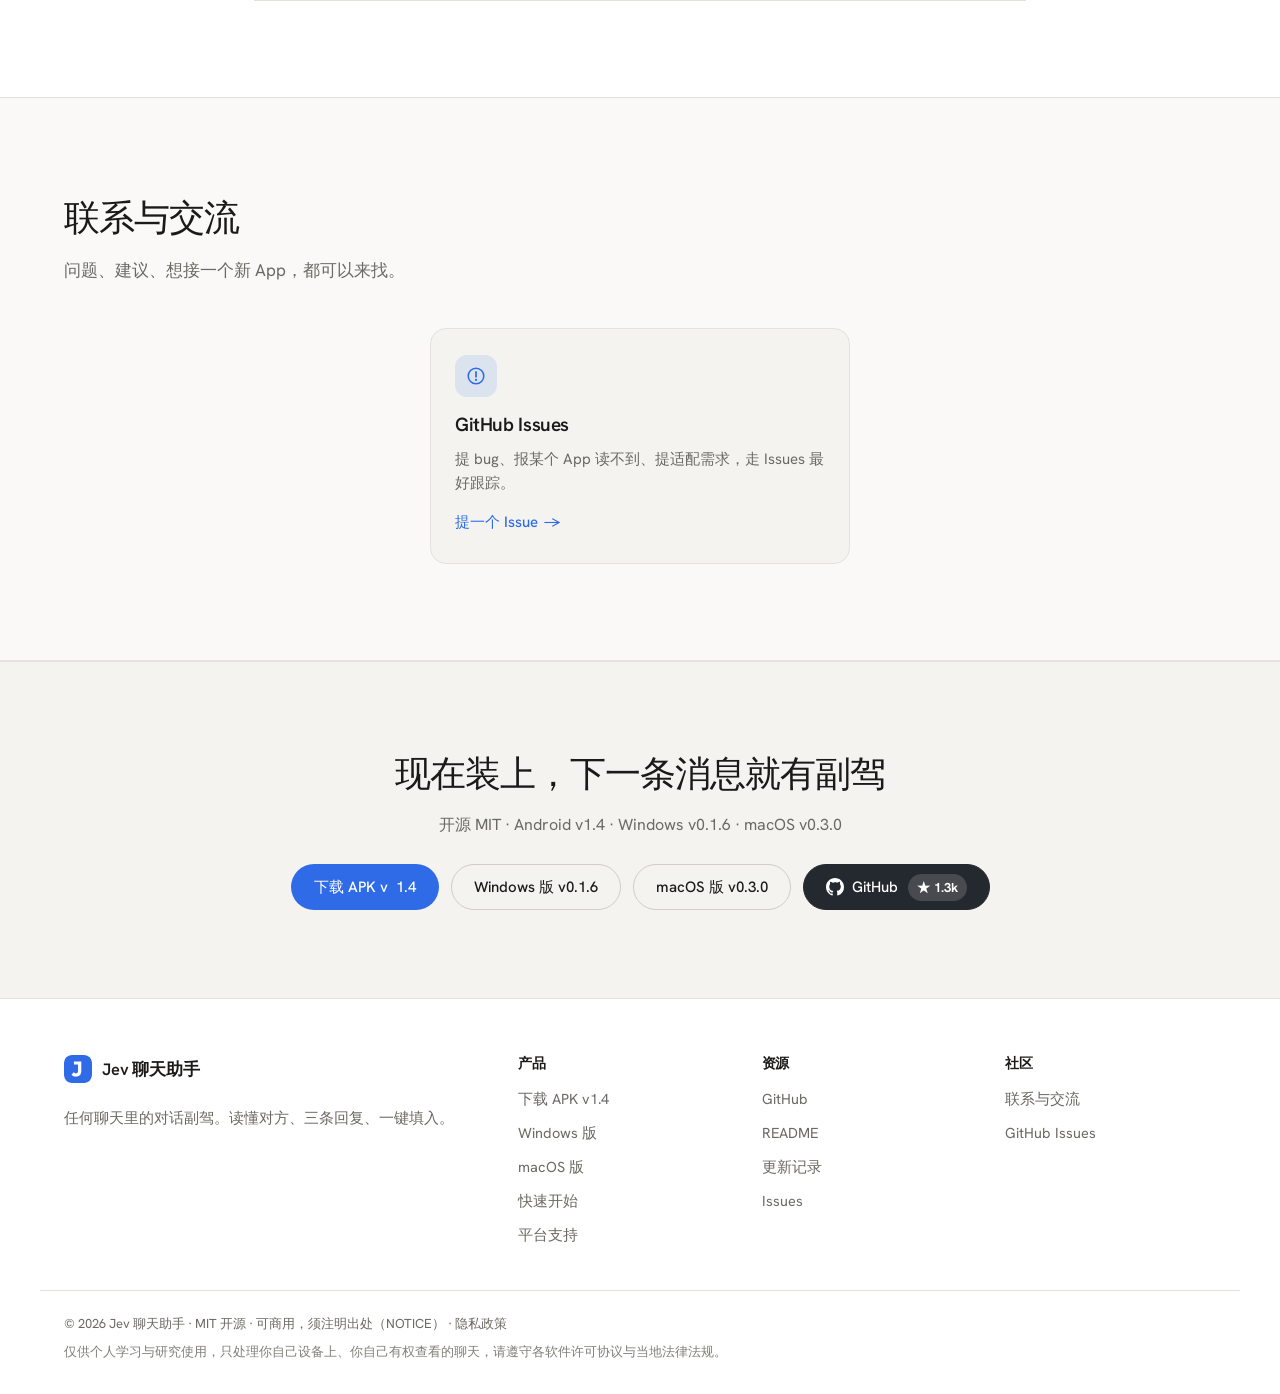
==== commit 083508c1: "docs: 清理停用平台的相关内容 - 平台表、已知限制、适配器对照表删掉停用平台 - 交流群 / 公众号 / 赞赏二维码删除，联系方式统一到 GitHub Issues（README、PRIVACY" ====
--- a/site/index.html
+++ b/site/index.html
@@ -4,7 +4,7 @@
 <meta charset="utf-8">
 <meta name="viewport" content="width=device-width, initial-scale=1">
 <title>Jev 聊天助手 — 任何聊天里的对话副驾</title>
-<meta name="description" content="Jev 聊天助手是一个开源 Android / Windows / macOS 三端对话副驾：读懂对方刚发的消息，给出意图与危险等级判断，起草三条候选回复，一键填进输入框。程序只填不发，发不发由你。微信 / QQ / X / 飞书已跑通。">
+<meta name="description" content="Jev 聊天助手是一个开源 Android / Windows / macOS 三端对话副驾：读懂对方刚发的消息，给出意图与危险等级判断，起草三条候选回复，一键填进输入框。程序只填不发，发不发由你。QQ / X / 飞书已跑通。">
 <link rel="icon" href="assets/favicon.svg" type="image/svg+xml">
 <meta property="og:type" content="website">
 <meta property="og:url" content="https://chatjevs.com/">
@@ -77,7 +77,7 @@
     <div class="hero-copy">
       <span class="eyebrow reveal">开源 · MIT · Android / Windows / macOS</span>
       <h1 class="hero-title reveal">任何聊天里，<br>都有个副驾</h1>
-      <p class="hero-sub reveal">读懂对方、三条回复、一键填入。微信 / QQ / X / 飞书已跑通，Windows / macOS 桌面版同步可用。</p>
+      <p class="hero-sub reveal">读懂对方、三条回复、一键填入。QQ / X / 飞书已跑通，Windows / macOS 桌面版同步可用。</p>
 
       <div class="cmd reveal" role="group" aria-label="安装命令">
         <code id="cmdText">adb install -r jev-assistant-v<span data-jev-version>1.2</span>-release.apk</code>
@@ -122,11 +122,11 @@
 <!-- ===================== MARQUEE ===================== -->
 <section class="marquee-sec">
   <div class="wrap"><p class="marquee-title">已在这些 App 里跑通</p></div>
-  <div class="marquee" aria-label="已支持的应用：微信、QQ、X（Twitter）、飞书、任意 App、网页端规划中">
+  <div class="marquee" aria-label="已支持的应用：QQ、X（Twitter）、飞书、任意 App、网页端规划中">
     <div class="marquee-track">
-      <span class="chip">微信</span><span class="chip">QQ</span><span class="chip">X（Twitter）</span><span class="chip">飞书（OCR）</span><span class="chip">任意 App（手动 OCR）</span><span class="chip">网页端（规划中）</span>
-      <span class="chip">微信</span><span class="chip">QQ</span><span class="chip">X（Twitter）</span><span class="chip">飞书（OCR）</span><span class="chip">任意 App（手动 OCR）</span><span class="chip">网页端（规划中）</span>
-      <span class="chip">微信</span><span class="chip">QQ</span><span class="chip">X（Twitter）</span><span class="chip">飞书（OCR）</span><span class="chip">任意 App（手动 OCR）</span><span class="chip">网页端（规划中）</span>
+      <span class="chip">QQ</span><span class="chip">X（Twitter）</span><span class="chip">飞书（OCR）</span><span class="chip">任意 App（手动 OCR）</span><span class="chip">网页端（规划中）</span>
+      <span class="chip">QQ</span><span class="chip">X（Twitter）</span><span class="chip">飞书（OCR）</span><span class="chip">任意 App（手动 OCR）</span><span class="chip">网页端（规划中）</span>
+      <span class="chip">QQ</span><span class="chip">X（Twitter）</span><span class="chip">飞书（OCR）</span><span class="chip">任意 App（手动 OCR）</span><span class="chip">网页端（规划中）</span>
     </div>
   </div>
 </section>
@@ -317,13 +317,12 @@
           <tr><th scope="col">平台</th><th scope="col">状态</th><th scope="col">说明</th></tr>
         </thead>
         <tbody>
-          <tr><th scope="row">微信 Android</th><td><span class="dot ok"></span>全链路</td><td>8.0.78 实测</td></tr>
           <tr><th scope="row">QQ Android</th><td><span class="dot ok"></span>全链路</td><td>9.3.50 实测</td></tr>
           <tr><th scope="row">X / Twitter 私信</th><td><span class="dot ok"></span>全链路</td><td>12.25 实测，中文界面</td></tr>
           <tr><th scope="row">飞书 / Lark</th><td><span class="dot wip"></span>OCR 兜底</td><td>真机验证，正文离线 OCR</td></tr>
           <tr><th scope="row">任意其它 App</th><td><span class="dot wip"></span>手动识别</td><td>悬浮窗菜单「截屏识别一次」</td></tr>
-          <tr><th scope="row">微信 Windows 4.x</th><td><span class="dot ok"></span>全链路</td><td>v0.1.6 · 窗口截图 + 离线 OCR</td></tr>
-          <tr><th scope="row">微信 macOS</th><td><span class="dot ok"></span>全链路</td><td>v0.3.0 · 看屏 + 本地模型</td></tr>
+          <tr><th scope="row">Windows 桌面版</th><td><span class="dot ok"></span>全链路</td><td>v0.1.6 · 窗口截图 + 离线 OCR</td></tr>
+          <tr><th scope="row">macOS 桌面版</th><td><span class="dot ok"></span>全链路</td><td>v0.3.0 · 看屏 + 本地模型</td></tr>
           <tr><th scope="row">网页端</th><td><span class="dot plan"></span>规划中</td><td>—</td></tr>
         </tbody>
       </table>
@@ -345,7 +344,7 @@
           <svg viewBox="0 0 24 24" width="22" height="22" aria-hidden="true"><rect x="7" y="2.5" width="10" height="19" rx="2" fill="none" stroke="currentColor" stroke-width="1.7"/><path d="M10 19h4" stroke="currentColor" stroke-width="1.7" stroke-linecap="round"/></svg>
         </span>
         <h3>Android · v1.4</h3>
-        <p>无障碍服务读屏幕上的对话，读不到就离线 OCR 兜底。微信 / QQ / X / 飞书已跑通。</p>
+        <p>无障碍服务读屏幕上的对话，读不到就离线 OCR 兜底。QQ / X / 飞书已跑通。</p>
         <a class="link-arrow" data-jev-apk href="#">下载</a>
         <a class="link-arrow" data-jev-repo href="#" target="_blank" rel="noopener">源码</a>
       </article>
@@ -355,7 +354,7 @@
           <svg viewBox="0 0 24 24" width="22" height="22" aria-hidden="true"><rect x="3" y="4.5" width="18" height="12" rx="1.6" fill="none" stroke="currentColor" stroke-width="1.7"/><path d="M8.5 20h7M12 16.5V20" stroke="currentColor" stroke-width="1.7" stroke-linecap="round"/></svg>
         </span>
         <h3>Windows · v0.1.6</h3>
-        <p>截自己的微信窗口 + 本地离线 OCR，不 hook、不读数据库，适配微信 Windows 4.x。</p>
+        <p>截自己的聊天窗口 + 本地离线 OCR，不 hook、不读数据库。</p>
         <a class="link-arrow" href="https://github.com/jev-chat/jev-chat-windows/releases" target="_blank" rel="noopener">下载</a>
         <a class="link-arrow" href="https://github.com/jev-chat/jev-chat-windows" target="_blank" rel="noopener">源码</a>
       </article>
@@ -365,7 +364,7 @@
           <svg viewBox="0 0 24 24" width="22" height="22" aria-hidden="true"><path d="M5 5.5A1.5 1.5 0 0 1 6.5 4h11A1.5 1.5 0 0 1 19 5.5V15H5z" fill="none" stroke="currentColor" stroke-width="1.7" stroke-linejoin="round"/><path d="M2.5 15h19l-1.4 3.1a1.7 1.7 0 0 1-1.55 1H5.45a1.7 1.7 0 0 1-1.55-1z" fill="none" stroke="currentColor" stroke-width="1.7" stroke-linejoin="round"/></svg>
         </span>
         <h3>macOS · v0.3.0</h3>
-        <p>看屏 + 本地小模型判断意图与风险等级，按话术生成候选并本地排序，适配微信 macOS。</p>
+        <p>看屏 + 本地小模型判断意图与风险等级，按话术生成候选并本地排序。</p>
         <a class="link-arrow" href="https://github.com/jev-chat/jev-chat-jarvis-mac/releases" target="_blank" rel="noopener">下载</a>
         <a class="link-arrow" href="https://github.com/jev-chat/jev-chat-jarvis-mac" target="_blank" rel="noopener">源码</a>
       </article>
@@ -484,7 +483,7 @@
       </details>
       <details>
         <summary>电脑端能用吗？<span class="acc-ico" aria-hidden="true"></span></summary>
-        <div class="faq-body"><p>能用。<a href="https://github.com/jev-chat/jev-chat-windows" target="_blank" rel="noopener">Windows 版</a>（v0.1.6）适配微信 Windows 4.x，截自己的窗口 + 本地离线 OCR；<a href="https://github.com/jev-chat/jev-chat-jarvis-mac" target="_blank" rel="noopener">macOS 版</a>（v0.3.0）适配微信 macOS，看屏 + 本地小模型判断。网页版暂无规划。</p></div>
+        <div class="faq-body"><p>能用。<a href="https://github.com/jev-chat/jev-chat-windows" target="_blank" rel="noopener">Windows 版</a>（v0.1.6）截自己的聊天窗口 + 本地离线 OCR；<a href="https://github.com/jev-chat/jev-chat-jarvis-mac" target="_blank" rel="noopener">macOS 版</a>（v0.3.0）看屏 + 本地小模型判断。网页版暂无规划。</p></div>
       </details>
       <details>
         <summary>要准备什么密钥？<span class="acc-ico" aria-hidden="true"></span></summary>
@@ -516,22 +515,7 @@
       <p class="sec-lead reveal">问题、建议、想接一个新 App，都可以来找。</p>
     </div>
 
-    <div class="contact-grid">
-      <article class="card contact-card reveal">
-        <img class="qr" src="assets/wechat-mp.webp" alt="Jev 聊天助手微信公众号二维码" width="420" height="420" loading="lazy" decoding="async">
-        <h3>公众号私信</h3>
-        <p>扫码关注，后台私信最直接。</p>
-      </article>
-
-      <article class="card contact-card reveal">
-        <span class="card-ico">
-          <svg viewBox="0 0 24 24" width="22" height="22" aria-hidden="true"><path d="M4 6.5A2.5 2.5 0 0 1 6.5 4h11A2.5 2.5 0 0 1 20 6.5v8A2.5 2.5 0 0 1 17.5 17H9l-5 3.5z" fill="none" stroke="currentColor" stroke-width="1.7" stroke-linejoin="round"/></svg>
-        </span>
-        <h3>交流群</h3>
-        <p>群二维码 7 天过期，放在仓库 README 底部，那里会持续更新。</p>
-        <a class="link-arrow" data-jev-readme href="#" target="_blank" rel="noopener">去 README 拿群二维码</a>
-      </article>
-
+    <div class="contact-grid" style="grid-template-columns: minmax(0, 420px); justify-content: center;">
       <article class="card contact-card reveal">
         <span class="card-ico">
           <svg viewBox="0 0 24 24" width="22" height="22" aria-hidden="true"><circle cx="12" cy="12" r="8.5" fill="none" stroke="currentColor" stroke-width="1.7"/><path d="M12 7.5v5.2" stroke="currentColor" stroke-width="1.9" stroke-linecap="round"/><circle cx="12" cy="16.3" r="1.2" fill="currentColor"/></svg>
@@ -589,8 +573,8 @@
 
     <nav class="foot-col" aria-label="社区">
       <h4>社区</h4>
-      <a href="#contact">公众号</a>
-      <a data-jev-readme href="#" target="_blank" rel="noopener">交流群</a>
+      <a href="#contact">联系与交流</a>
+      <a data-jev-issues href="#" target="_blank" rel="noopener">GitHub Issues</a>
     </nav>
   </div>
 
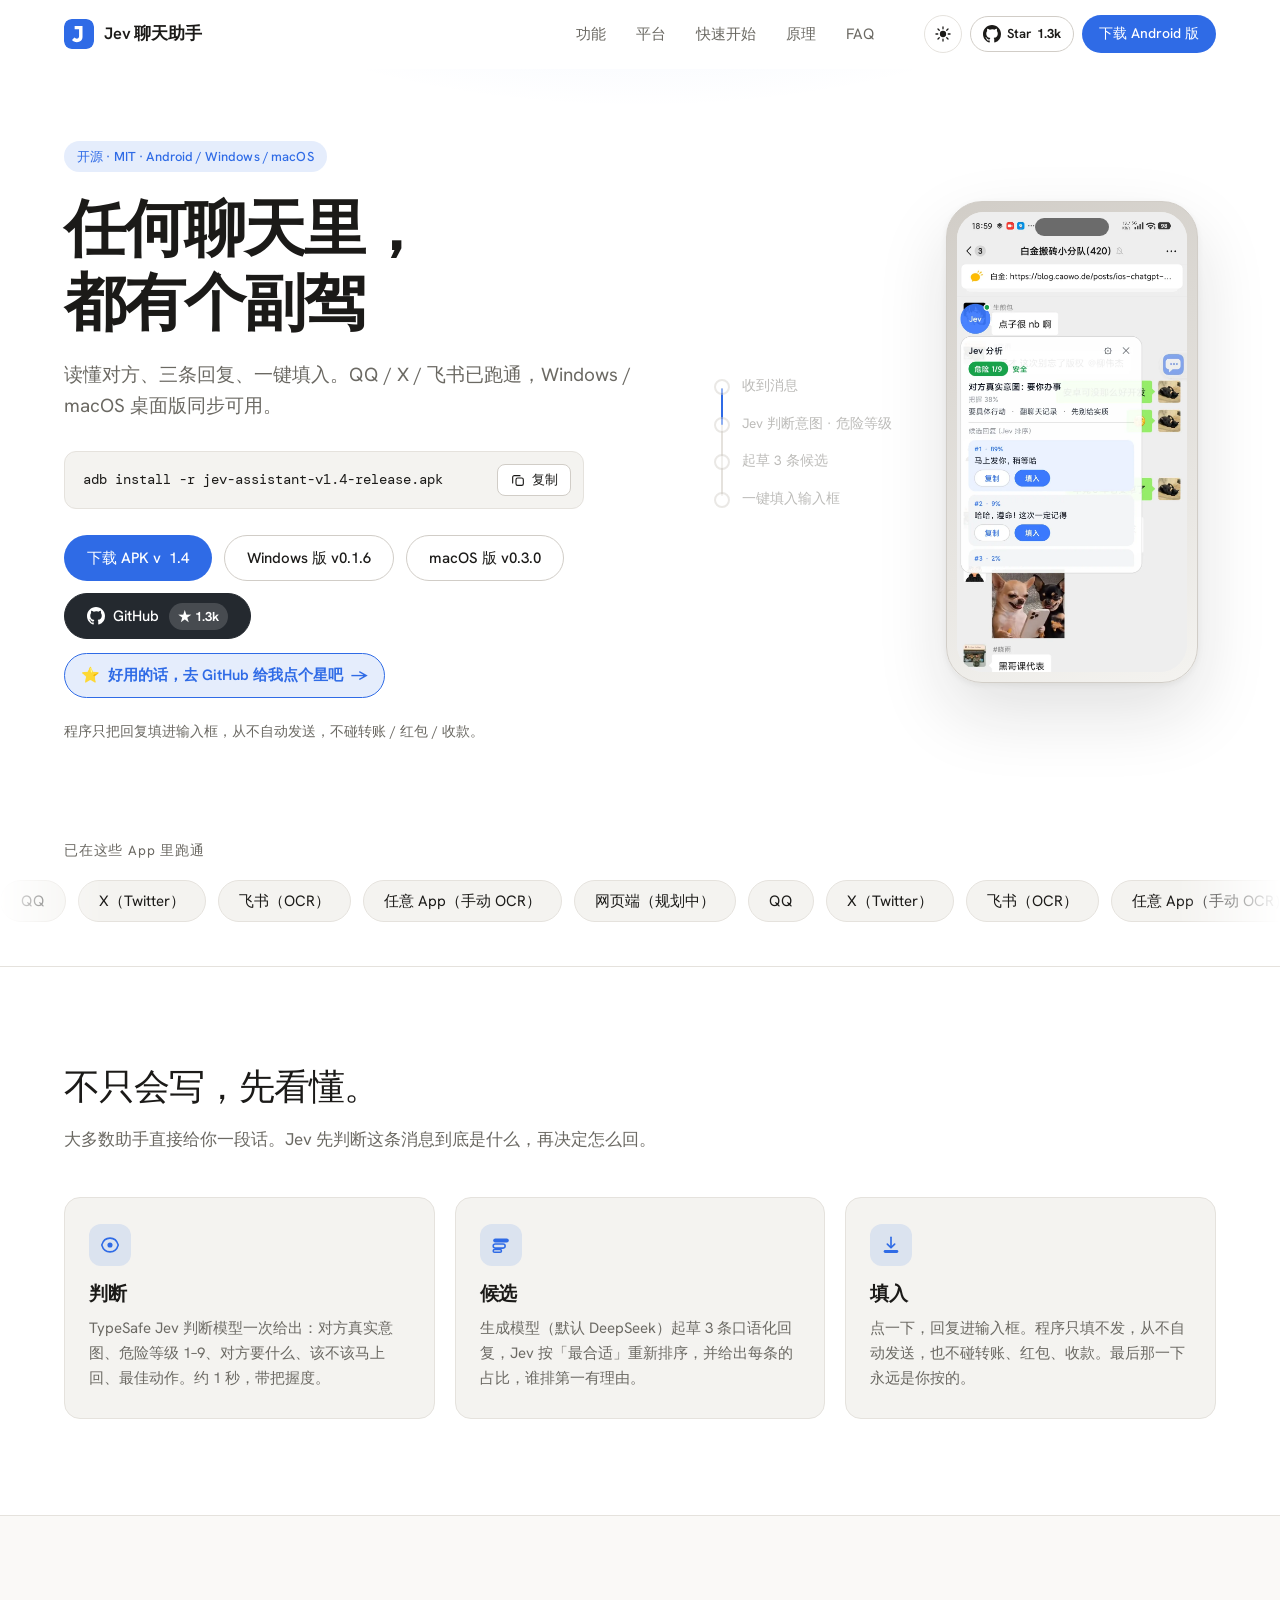
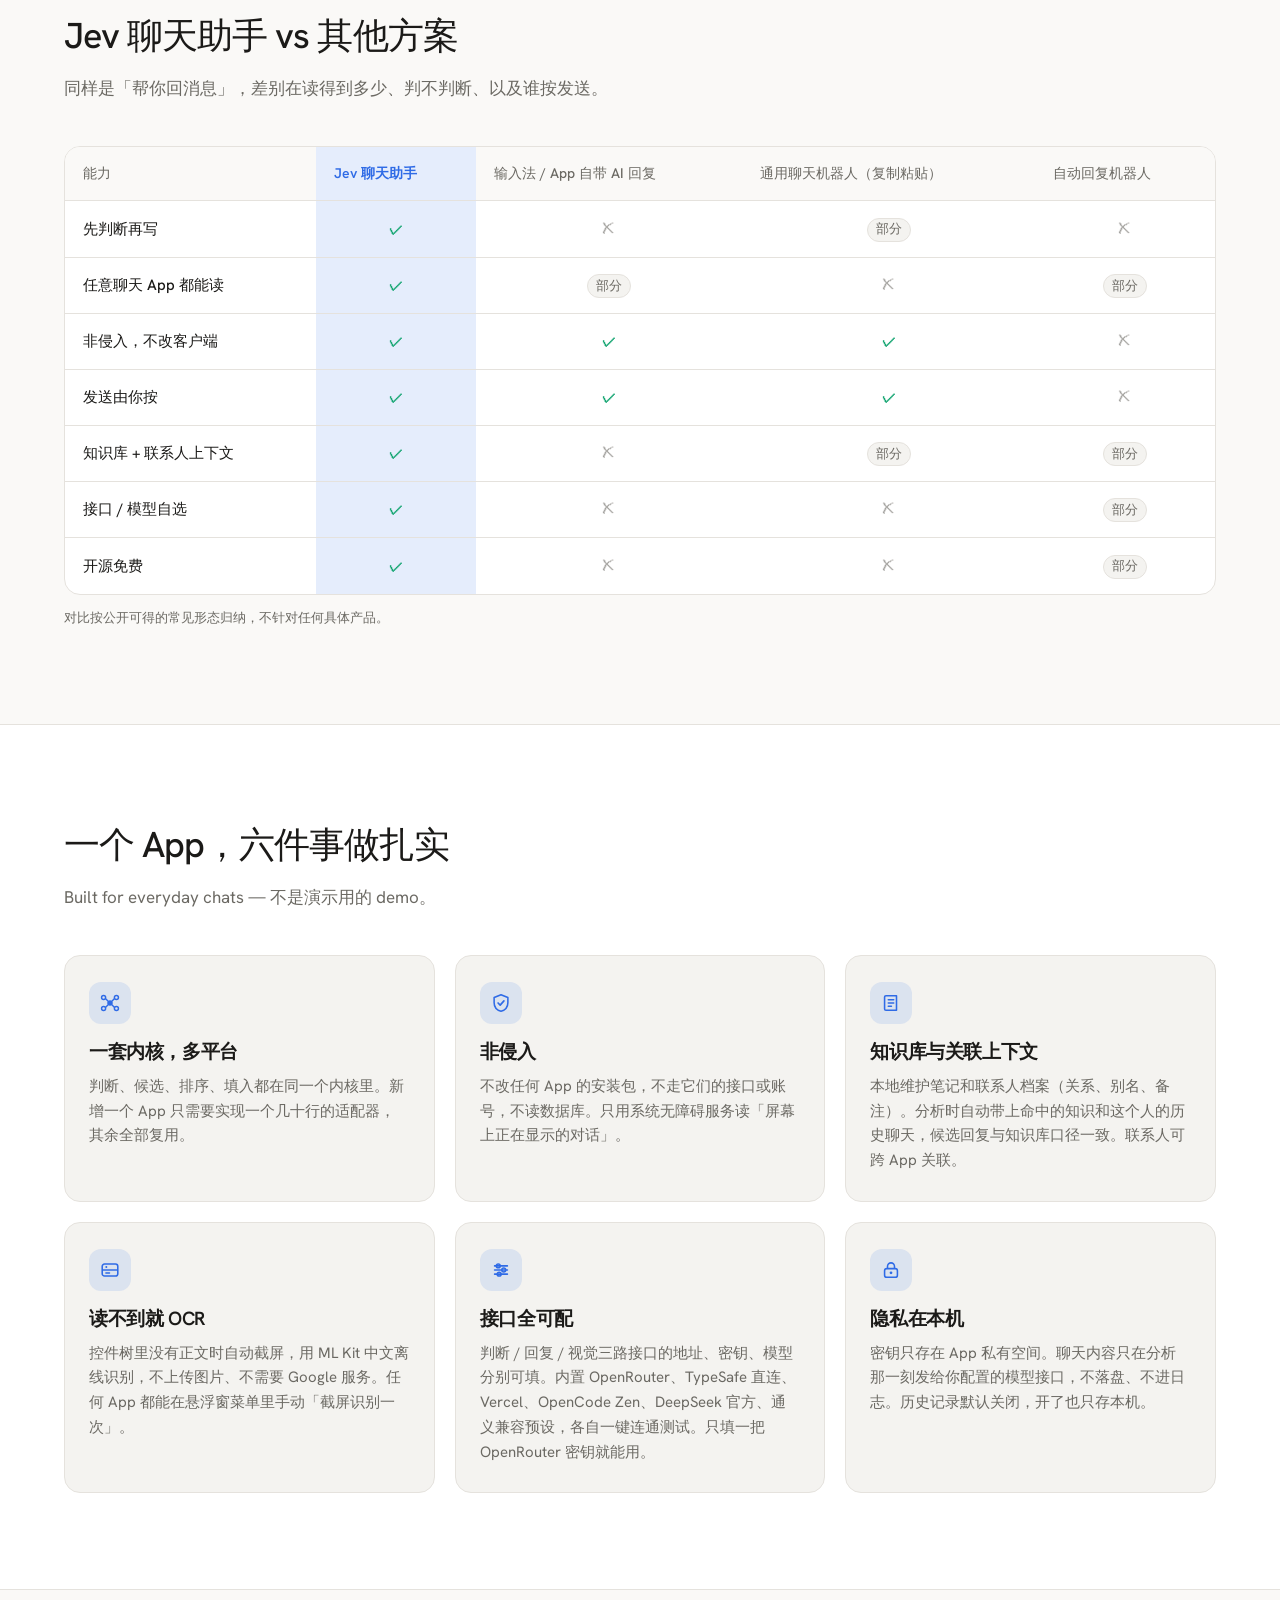
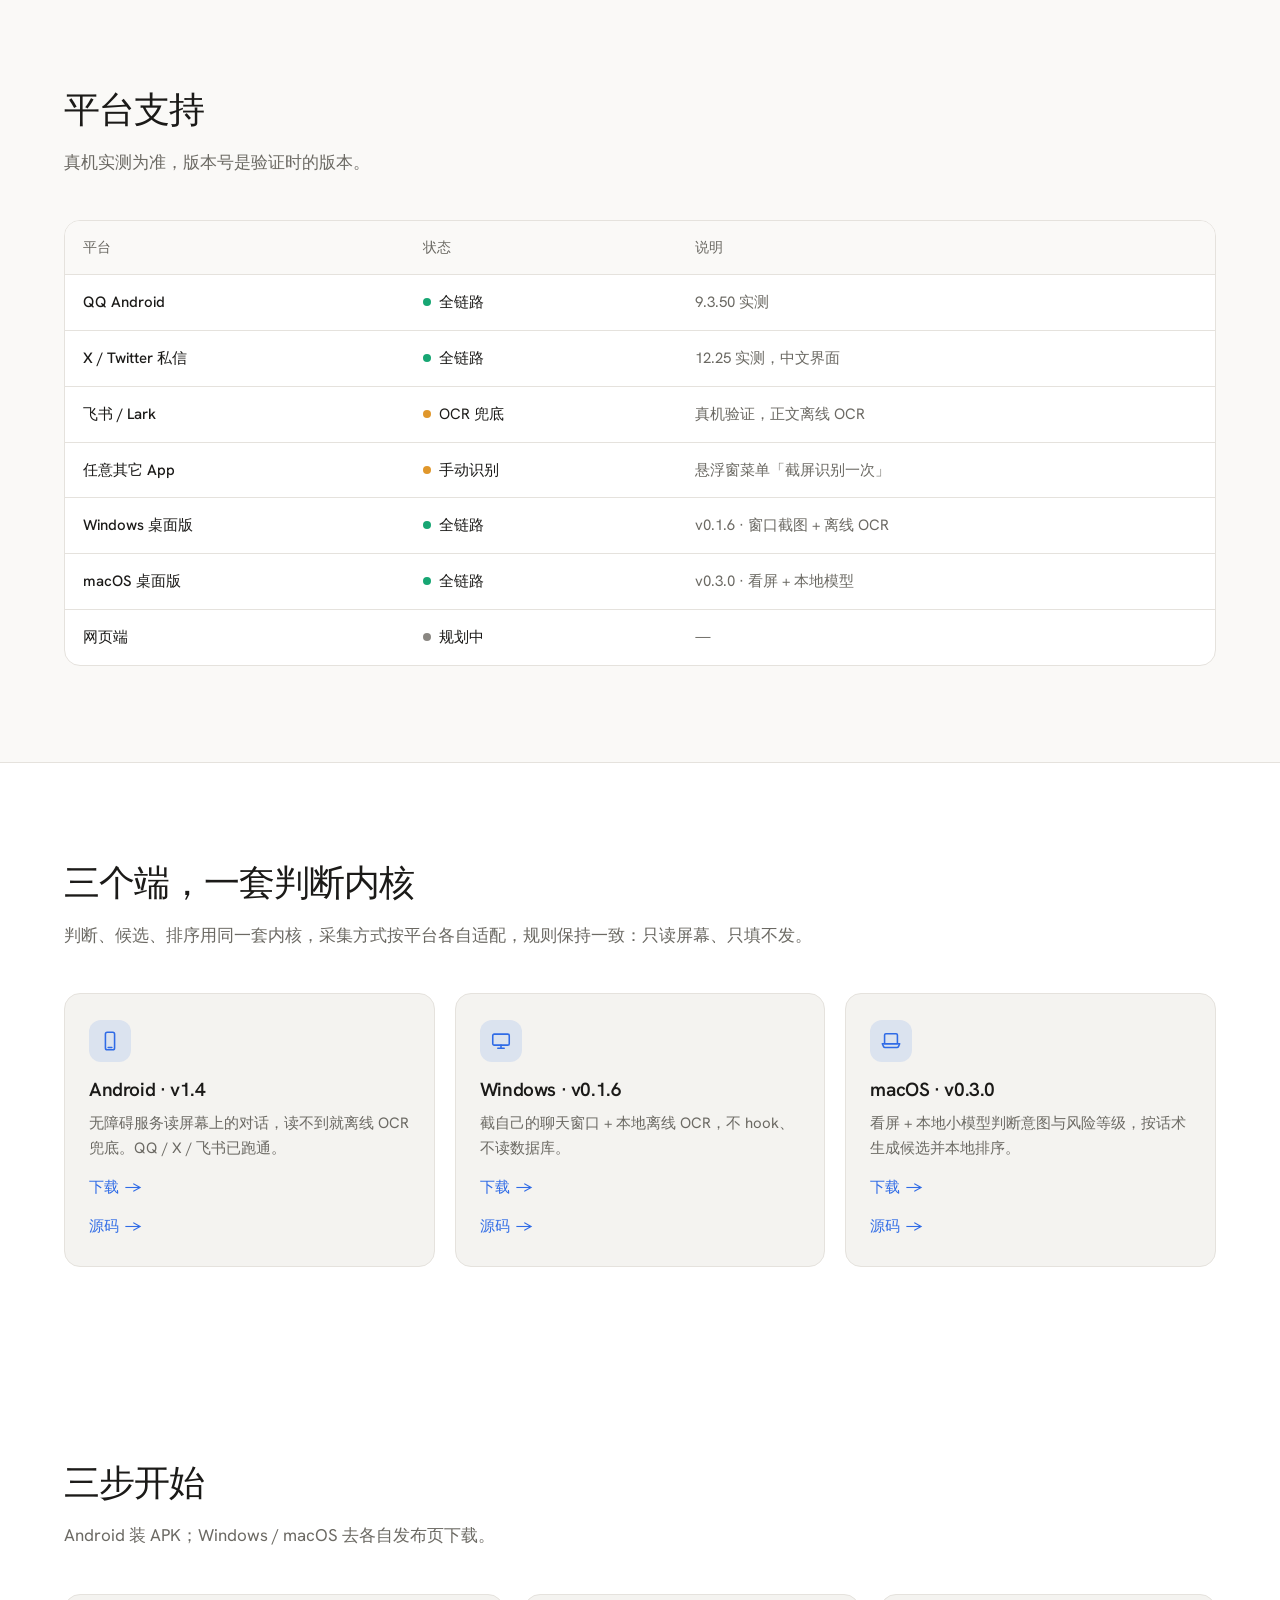
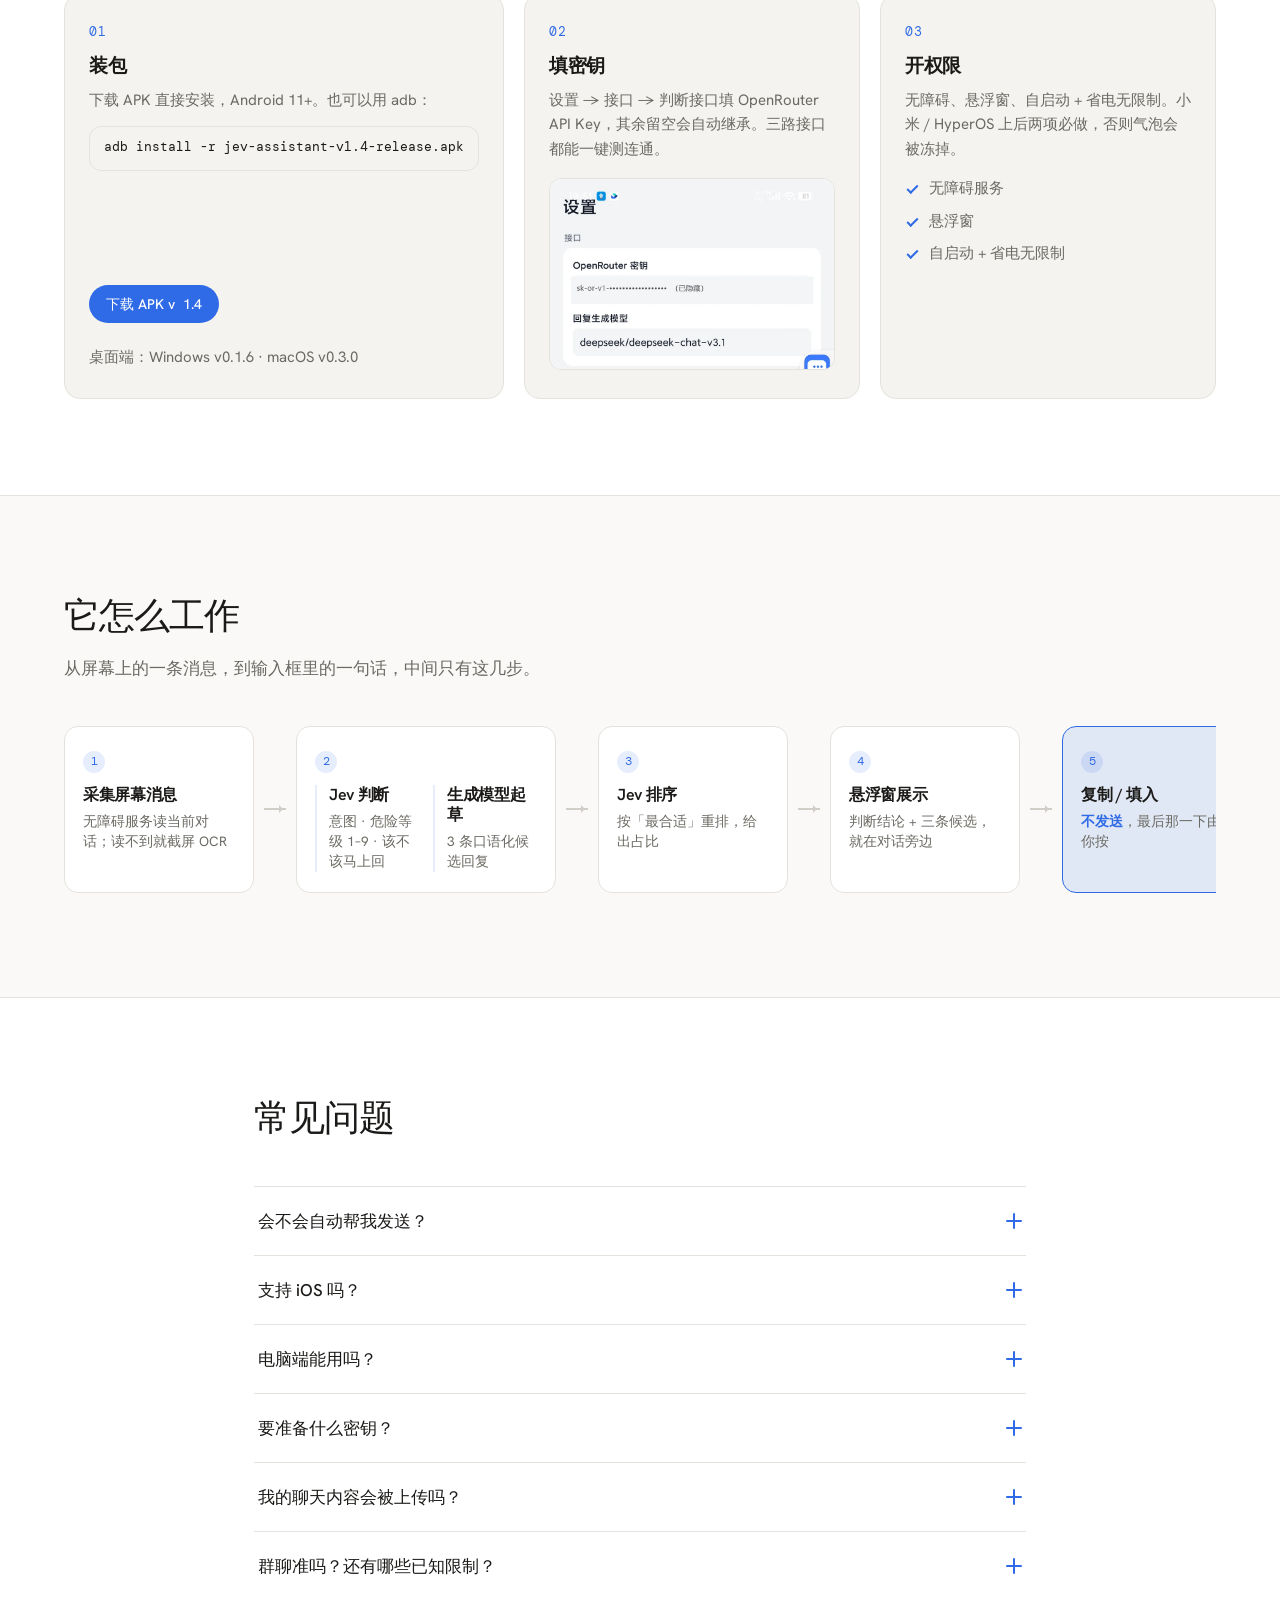
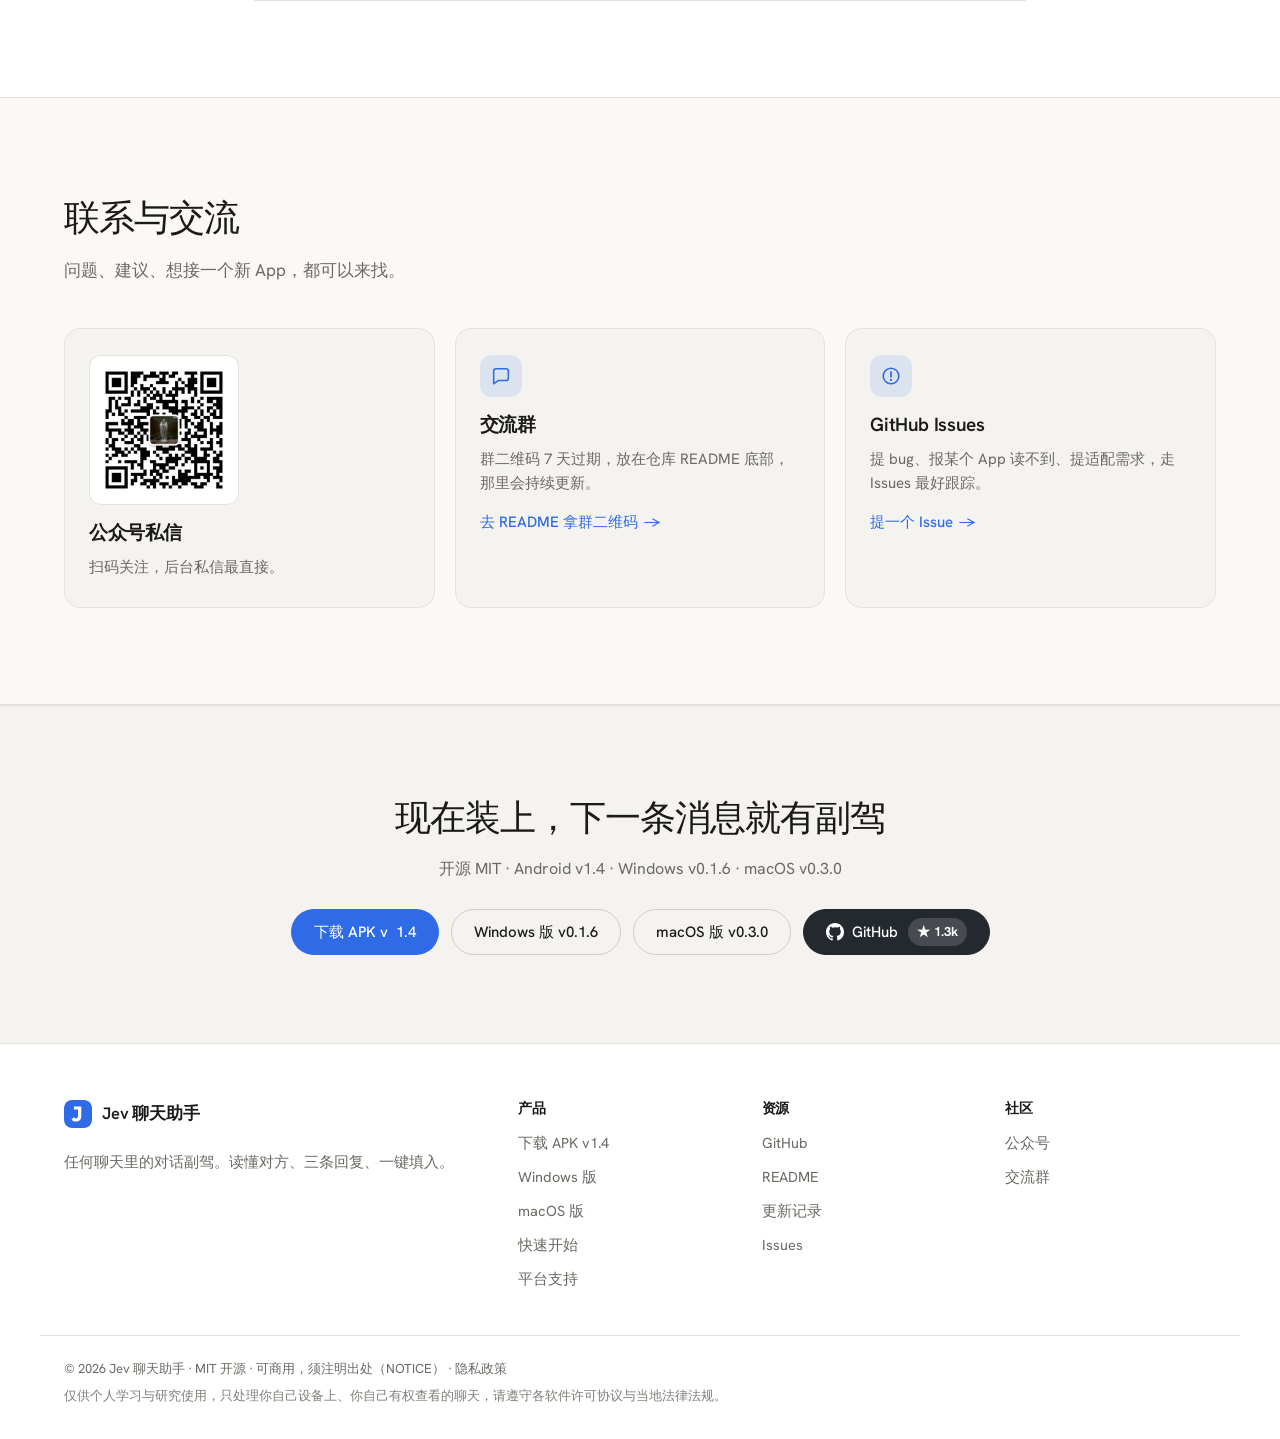
==== commit 780981b1: "docs: 恢复公众号与交流群二维码 联系方式恢复为公众号私信 + 交流群，二维码改用中性文件名。  Co-Authored-By: Claude Opus 5.5 <noreply@anthropi" ====
--- a/site/index.html
+++ b/site/index.html
@@ -515,7 +515,22 @@
       <p class="sec-lead reveal">问题、建议、想接一个新 App，都可以来找。</p>
     </div>
 
-    <div class="contact-grid" style="grid-template-columns: minmax(0, 420px); justify-content: center;">
+    <div class="contact-grid">
+      <article class="card contact-card reveal">
+        <img class="qr" src="assets/mp-qr.webp" alt="Jev 聊天助手公众号二维码" width="420" height="420" loading="lazy" decoding="async">
+        <h3>公众号私信</h3>
+        <p>扫码关注，后台私信最直接。</p>
+      </article>
+
+      <article class="card contact-card reveal">
+        <span class="card-ico">
+          <svg viewBox="0 0 24 24" width="22" height="22" aria-hidden="true"><path d="M4 6.5A2.5 2.5 0 0 1 6.5 4h11A2.5 2.5 0 0 1 20 6.5v8A2.5 2.5 0 0 1 17.5 17H9l-5 3.5z" fill="none" stroke="currentColor" stroke-width="1.7" stroke-linejoin="round"/></svg>
+        </span>
+        <h3>交流群</h3>
+        <p>群二维码 7 天过期，放在仓库 README 底部，那里会持续更新。</p>
+        <a class="link-arrow" data-jev-readme href="#" target="_blank" rel="noopener">去 README 拿群二维码</a>
+      </article>
+
       <article class="card contact-card reveal">
         <span class="card-ico">
           <svg viewBox="0 0 24 24" width="22" height="22" aria-hidden="true"><circle cx="12" cy="12" r="8.5" fill="none" stroke="currentColor" stroke-width="1.7"/><path d="M12 7.5v5.2" stroke="currentColor" stroke-width="1.9" stroke-linecap="round"/><circle cx="12" cy="16.3" r="1.2" fill="currentColor"/></svg>
@@ -573,8 +588,8 @@
 
     <nav class="foot-col" aria-label="社区">
       <h4>社区</h4>
-      <a href="#contact">联系与交流</a>
-      <a data-jev-issues href="#" target="_blank" rel="noopener">GitHub Issues</a>
+      <a href="#contact">公众号</a>
+      <a data-jev-readme href="#" target="_blank" rel="noopener">交流群</a>
     </nav>
   </div>
 
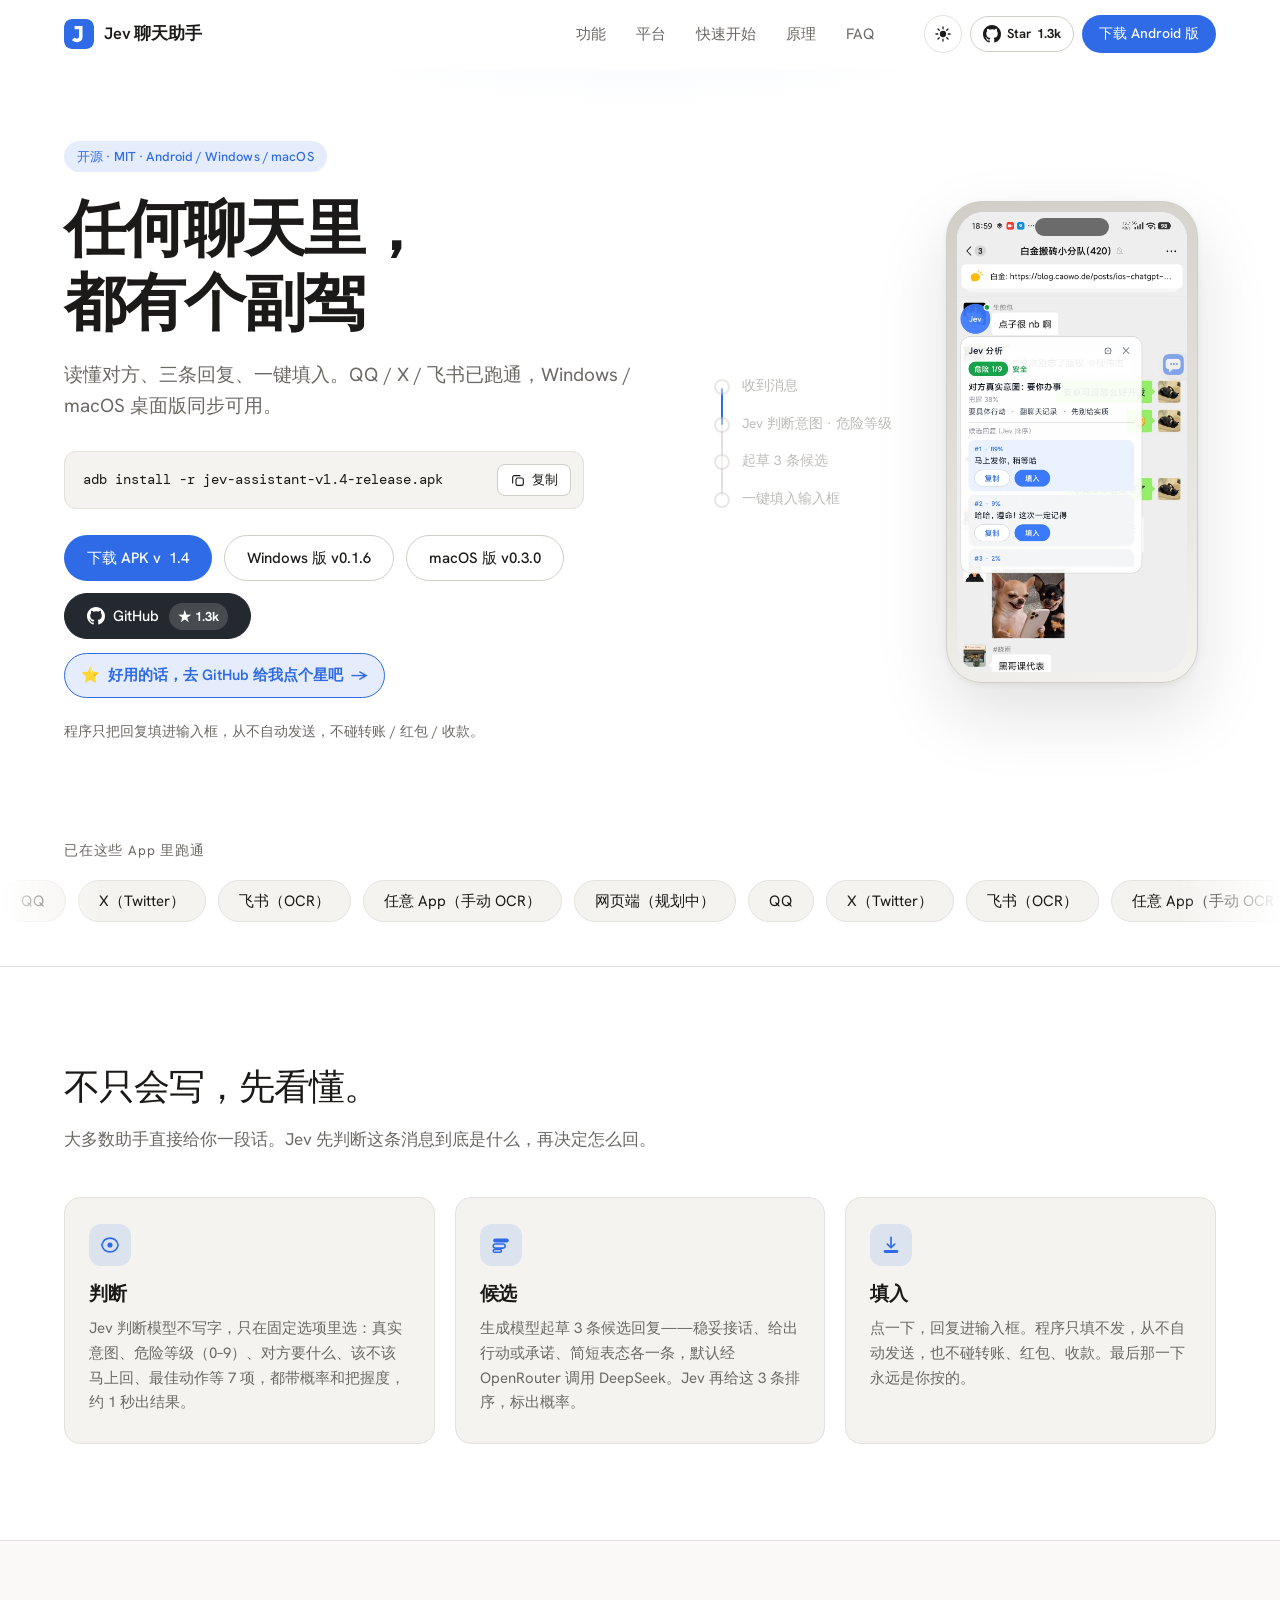
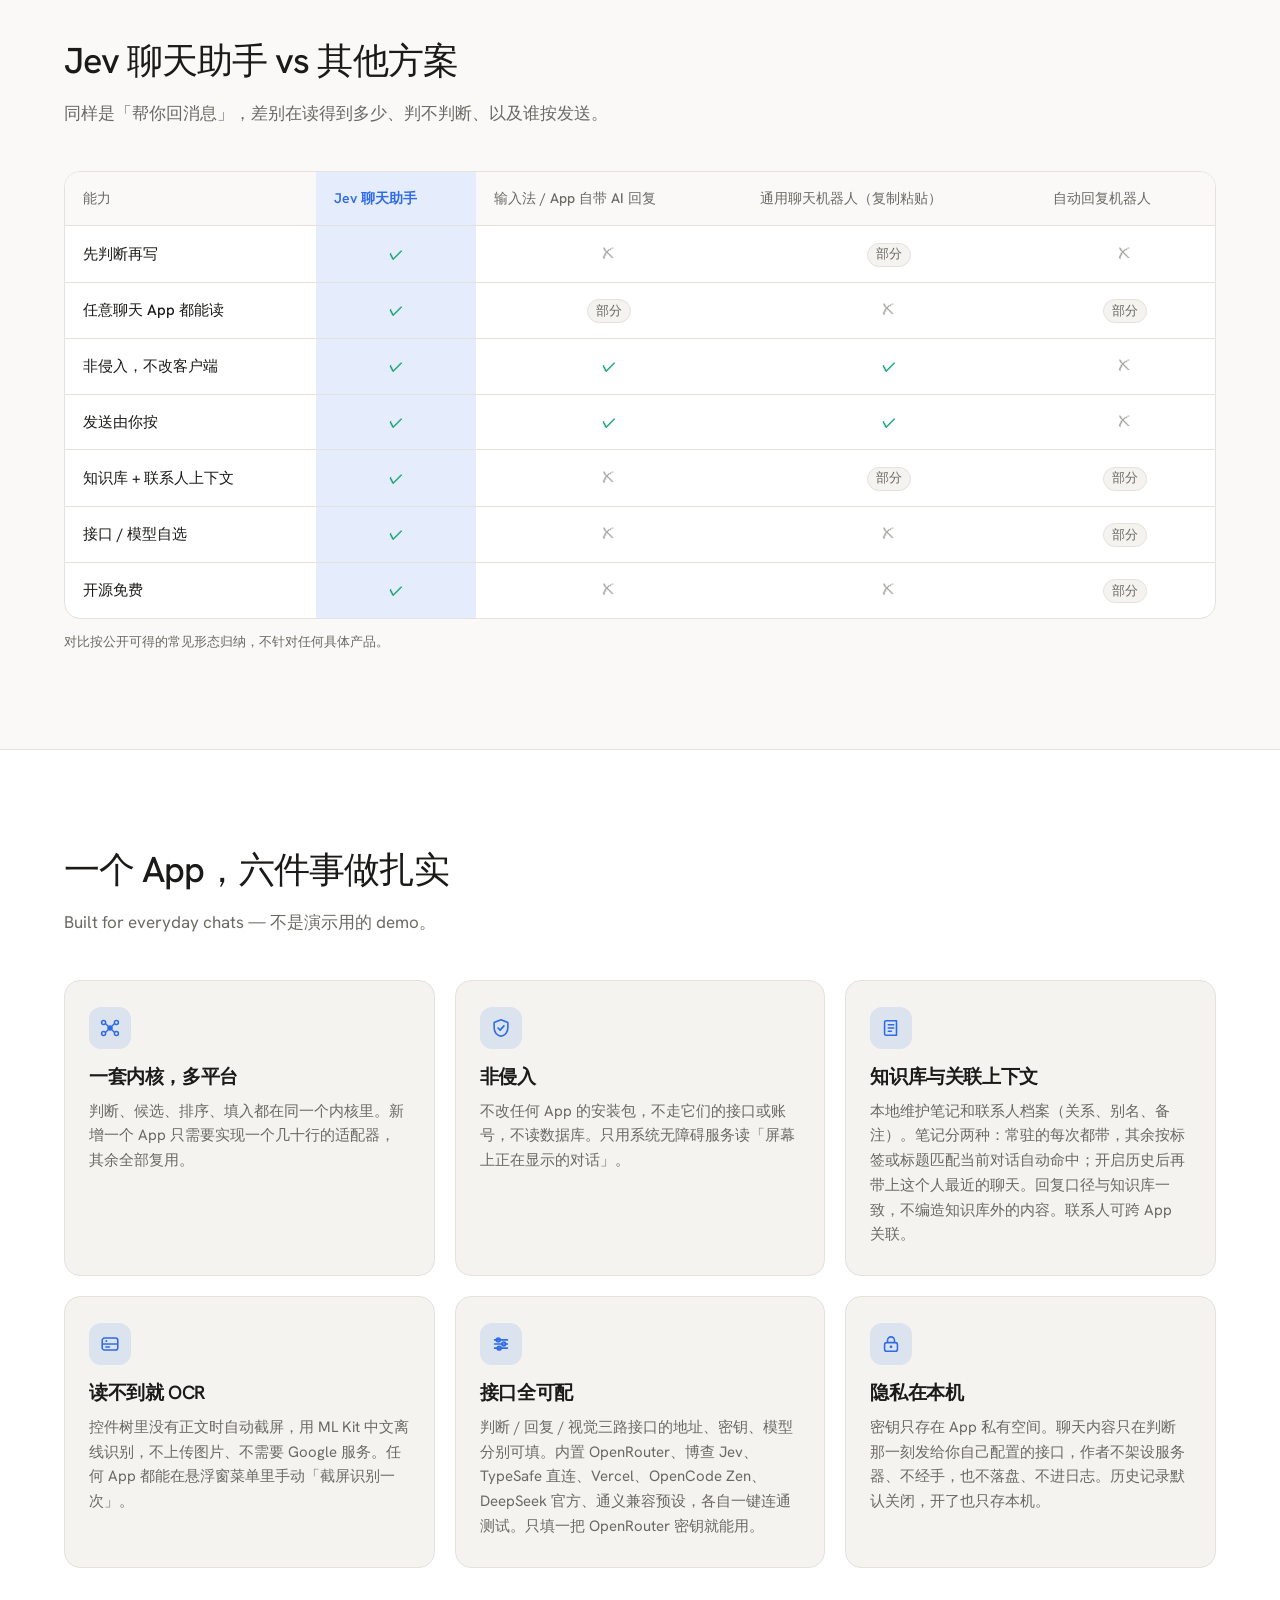
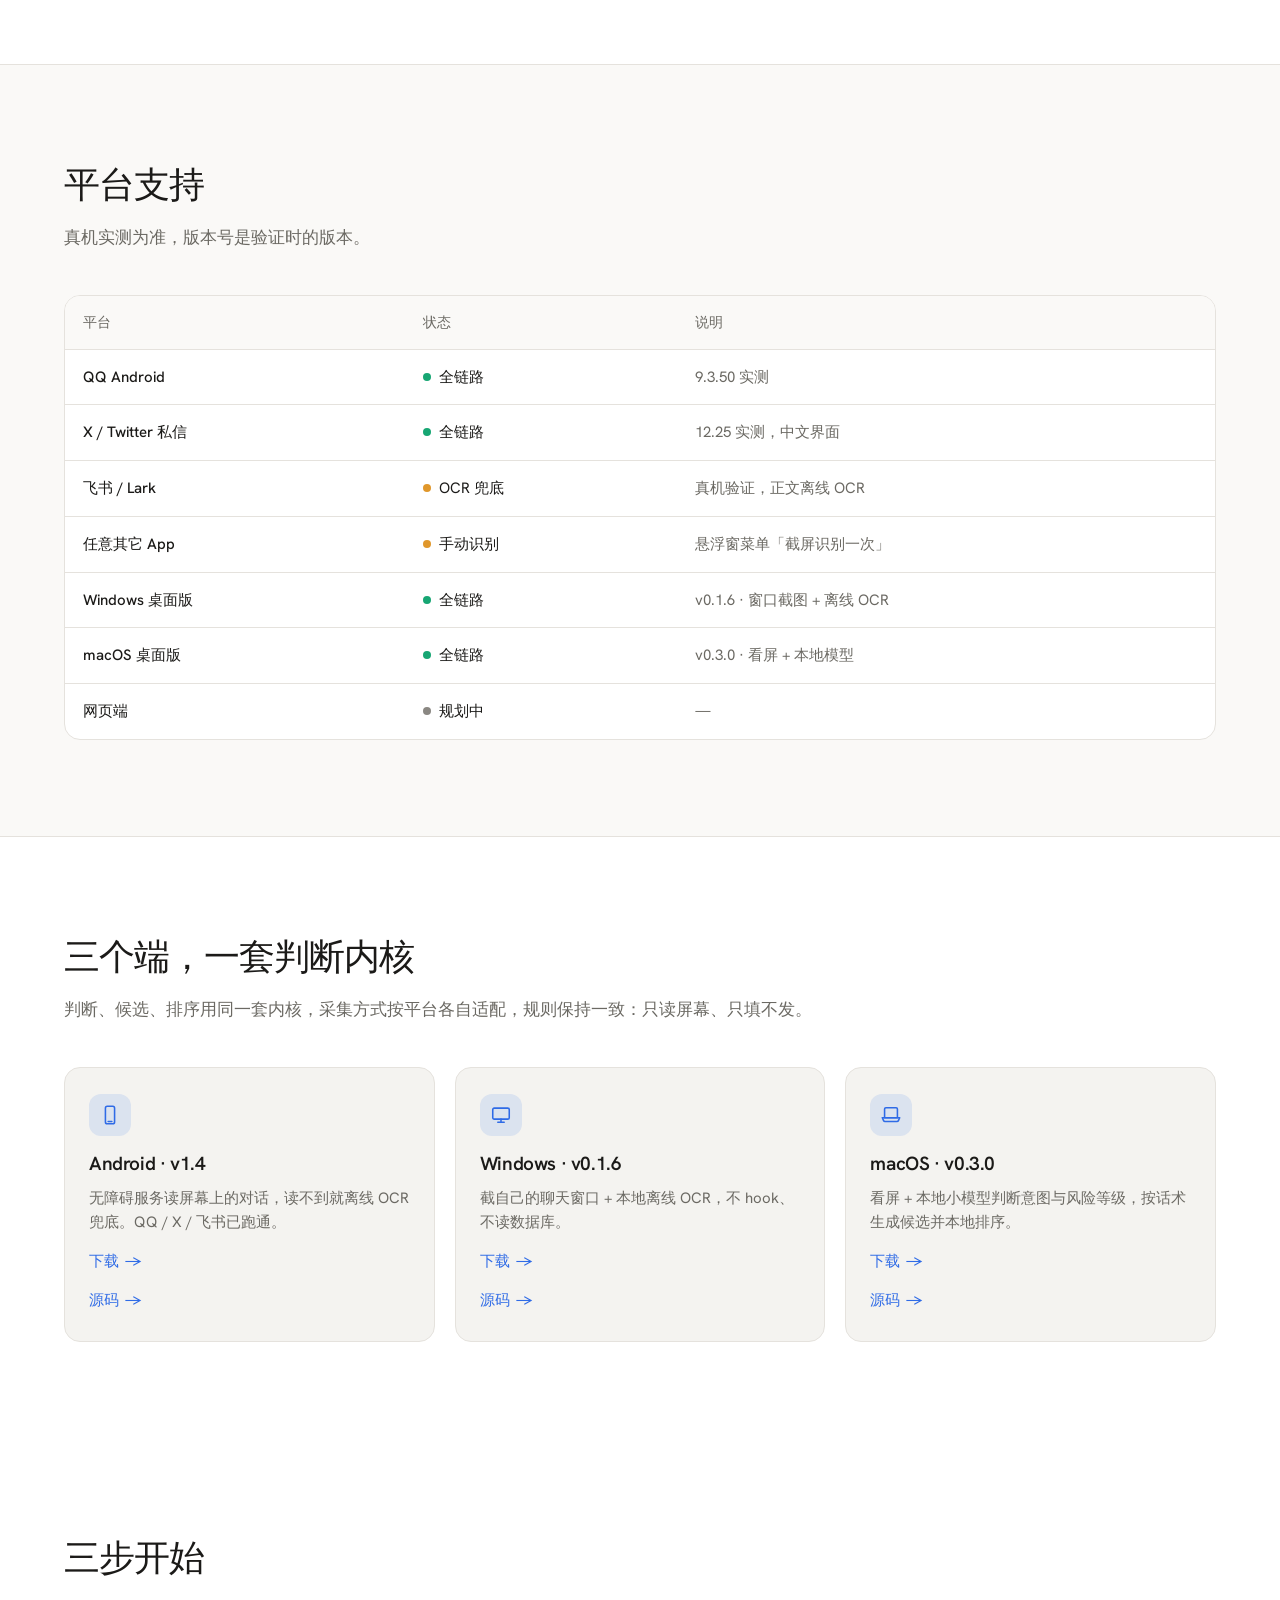
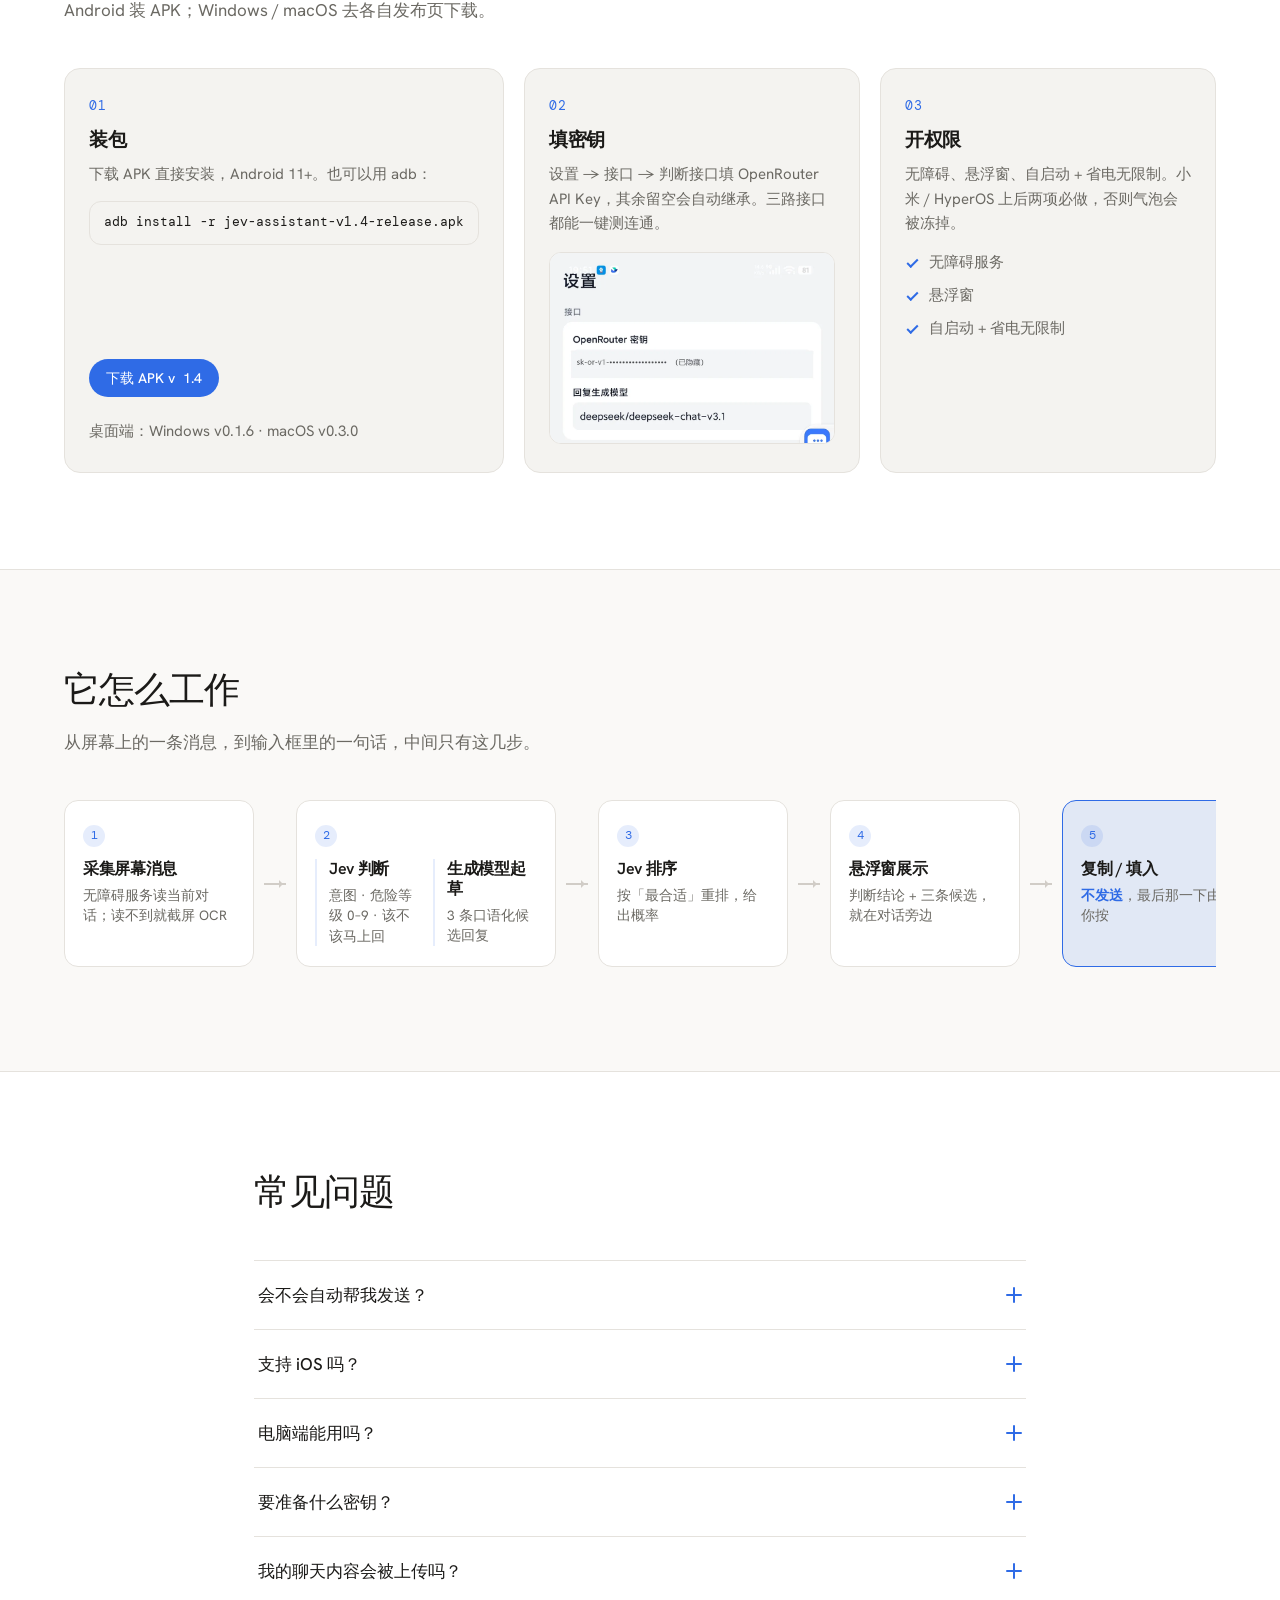
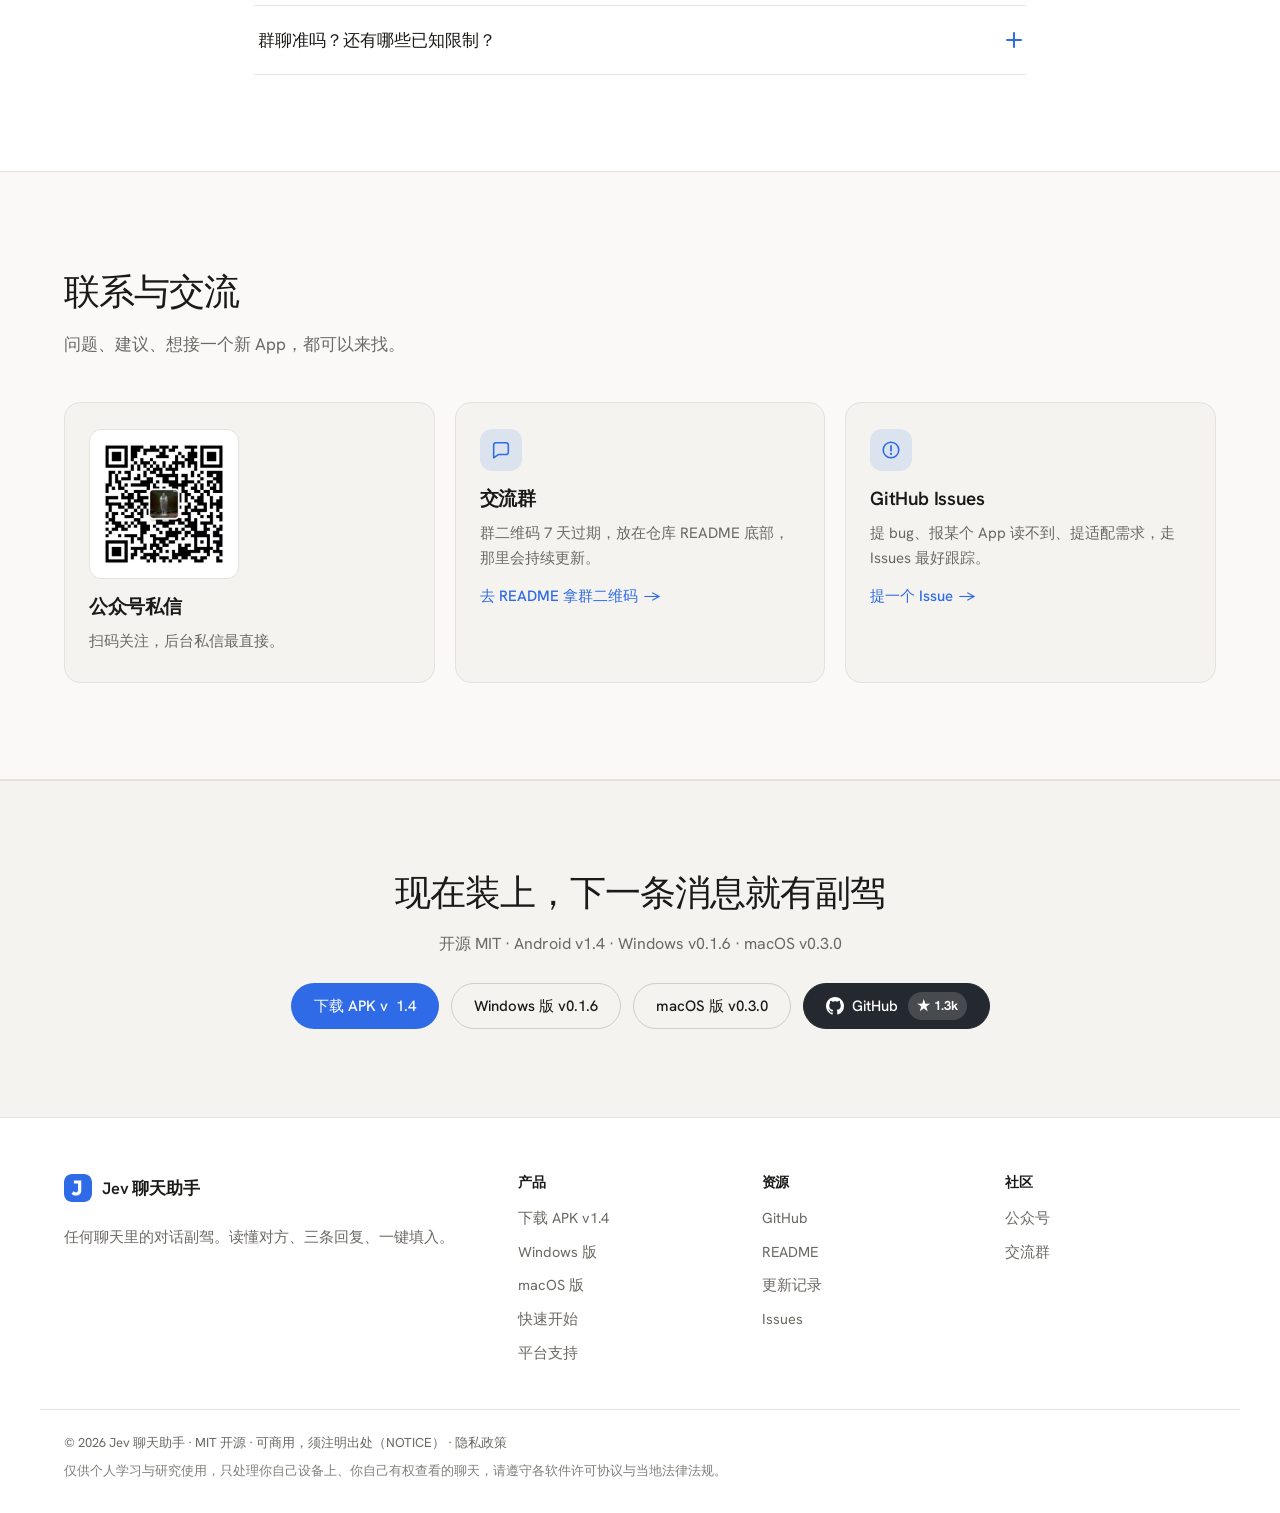
==== commit 13419793: "site: AI 相关介绍改写（判断模型、候选排序、知识库、发送内容、局限） Co-Authored-By: Claude Opus 5.5 <noreply@anthropic.com>" ====
--- a/site/index.html
+++ b/site/index.html
@@ -145,7 +145,7 @@
           <svg viewBox="0 0 24 24" width="22" height="22" aria-hidden="true"><path d="M12 4.5c4.4 0 7.8 3.4 9 7.5-1.2 4.1-4.6 7.5-9 7.5S4.2 16.1 3 12c1.2-4.1 4.6-7.5 9-7.5z" fill="none" stroke="currentColor" stroke-width="1.7"/><circle cx="12" cy="12" r="2.8" fill="currentColor"/></svg>
         </span>
         <h3>判断</h3>
-        <p>TypeSafe Jev 判断模型一次给出：对方真实意图、危险等级 1–9、对方要什么、该不该马上回、最佳动作。约 1 秒，带把握度。</p>
+        <p>Jev 判断模型不写字，只在固定选项里选：真实意图、危险等级（0–9）、对方要什么、该不该马上回、最佳动作等 7 项，都带概率和把握度，约 1 秒出结果。</p>
       </article>
 
       <article class="card reveal">
@@ -153,7 +153,7 @@
           <svg viewBox="0 0 24 24" width="22" height="22" aria-hidden="true"><rect x="3.5" y="5" width="17" height="4.4" rx="2.2" fill="currentColor"/><rect x="3.5" y="11" width="13" height="4.4" rx="2.2" fill="none" stroke="currentColor" stroke-width="1.7"/><rect x="3.5" y="17" width="9" height="3" rx="1.5" fill="none" stroke="currentColor" stroke-width="1.7"/></svg>
         </span>
         <h3>候选</h3>
-        <p>生成模型（默认 DeepSeek）起草 3 条口语化回复，Jev 按「最合适」重新排序，并给出每条的占比，谁排第一有理由。</p>
+        <p>生成模型起草 3 条候选回复——稳妥接话、给出行动或承诺、简短表态各一条，默认经 OpenRouter 调用 DeepSeek。Jev 再给这 3 条排序，标出概率。</p>
       </article>
 
       <article class="card reveal">
@@ -273,7 +273,7 @@
           <svg viewBox="0 0 24 24" width="22" height="22" aria-hidden="true"><path d="M5 5.5A1.5 1.5 0 0 1 6.5 4H18v16H6.5A1.5 1.5 0 0 1 5 18.5z" fill="none" stroke="currentColor" stroke-width="1.7" stroke-linejoin="round"/><path d="M9 8.5h6M9 12h6M9 15.5h3.5" stroke="currentColor" stroke-width="1.6" stroke-linecap="round"/></svg>
         </span>
         <h3>知识库与关联上下文</h3>
-        <p>本地维护笔记和联系人档案（关系、别名、备注）。分析时自动带上命中的知识和这个人的历史聊天，候选回复与知识库口径一致。联系人可跨 App 关联。</p>
+        <p>本地维护笔记和联系人档案（关系、别名、备注）。笔记分两种：常驻的每次都带，其余按标签或标题匹配当前对话自动命中；开启历史后再带上这个人最近的聊天。回复口径与知识库一致，不编造知识库外的内容。联系人可跨 App 关联。</p>
       </article>
 
       <article class="card reveal">
@@ -289,7 +289,7 @@
           <svg viewBox="0 0 24 24" width="22" height="22" aria-hidden="true"><path d="M5 7.5h14M5 12h14M5 16.5h14" stroke="currentColor" stroke-width="1.7" stroke-linecap="round"/><circle cx="9" cy="7.5" r="2.1" fill="none" stroke="currentColor" stroke-width="1.7"/><circle cx="15" cy="12" r="2.1" fill="none" stroke="currentColor" stroke-width="1.7"/><circle cx="10" cy="16.5" r="2.1" fill="none" stroke="currentColor" stroke-width="1.7"/></svg>
         </span>
         <h3>接口全可配</h3>
-        <p>判断 / 回复 / 视觉三路接口的地址、密钥、模型分别可填。内置 OpenRouter、TypeSafe 直连、Vercel、OpenCode Zen、DeepSeek 官方、通义兼容预设，各自一键连通测试。只填一把 OpenRouter 密钥就能用。</p>
+        <p>判断 / 回复 / 视觉三路接口的地址、密钥、模型分别可填。内置 OpenRouter、博查 Jev、TypeSafe 直连、Vercel、OpenCode Zen、DeepSeek 官方、通义兼容预设，各自一键连通测试。只填一把 OpenRouter 密钥就能用。</p>
       </article>
 
       <article class="card reveal">
@@ -297,7 +297,7 @@
           <svg viewBox="0 0 24 24" width="22" height="22" aria-hidden="true"><rect x="5" y="10.5" width="14" height="9.5" rx="2.4" fill="none" stroke="currentColor" stroke-width="1.7"/><path d="M8.2 10.5V8a3.8 3.8 0 0 1 7.6 0v2.5" fill="none" stroke="currentColor" stroke-width="1.7"/><circle cx="12" cy="15" r="1.5" fill="currentColor"/></svg>
         </span>
         <h3>隐私在本机</h3>
-        <p>密钥只存在 App 私有空间。聊天内容只在分析那一刻发给你配置的模型接口，不落盘、不进日志。历史记录默认关闭，开了也只存本机。</p>
+        <p>密钥只存在 App 私有空间。聊天内容只在判断那一刻发给你自己配置的接口，作者不架设服务器、不经手，也不落盘、不进日志。历史记录默认关闭，开了也只存本机。</p>
       </article>
     </div>
   </div>
@@ -435,7 +435,7 @@
         <div class="flow-pair">
           <div class="flow-half">
             <h4>Jev 判断</h4>
-            <p>意图 · 危险等级 1–9 · 该不该马上回</p>
+            <p>意图 · 危险等级 0–9 · 该不该马上回</p>
           </div>
           <div class="flow-half">
             <h4>生成模型起草</h4>
@@ -447,7 +447,7 @@
       <div class="flow-node">
         <span class="flow-idx">3</span>
         <h4>Jev 排序</h4>
-        <p>按「最合适」重排，给出占比</p>
+        <p>按「最合适」重排，给出概率</p>
       </div>
       <span class="flow-arrow" aria-hidden="true"></span>
       <div class="flow-node">
@@ -487,17 +487,19 @@
       </details>
       <details>
         <summary>要准备什么密钥？<span class="acc-ico" aria-hidden="true"></span></summary>
-        <div class="faq-body"><p>最少一把 OpenRouter API Key 就能跑起来：填在「判断接口」，回复和视觉接口留空会自动继承。也可以三路分开配，内置 OpenRouter、TypeSafe 直连、Vercel、OpenCode Zen、DeepSeek 官方、通义兼容预设，各自一键测连通。Vercel 用 AI Gateway 密钥，OpenCode Zen 用 Zen 密钥，都是 TypeSafe 兼容接口。</p></div>
+        <div class="faq-body"><p>最少一把 OpenRouter API Key 就能跑起来：填在「判断接口」，回复和视觉接口留空会自动继承。也可以三路分开配，内置 OpenRouter、博查 Jev、TypeSafe 直连、Vercel、OpenCode Zen、DeepSeek 官方、通义兼容预设，各自一键测连通。Vercel 用 AI Gateway 密钥，OpenCode Zen 用 Zen 密钥，都是 TypeSafe 兼容接口。</p></div>
       </details>
       <details>
         <summary>我的聊天内容会被上传吗？<span class="acc-ico" aria-hidden="true"></span></summary>
-        <div class="faq-body"><p>只在分析那一刻发给你自己配置的模型接口，之后不落盘、不进日志。密钥只存在 App 私有空间。历史记录默认关闭，开了也只存在本机。OCR 走的是 ML Kit 中文离线识别，图片不上传。</p></div>
+        <div class="faq-body"><p>只在判断那一刻，把屏幕上最近几条消息、你填的关系描述发给你自己配置的接口（开了知识库还会带上命中的笔记和联系人备注，开了历史还会带上这个人最近的聊天），之后不落盘、不进日志，作者不架设服务器、不经手。密钥只存在 App 私有空间。历史记录默认关闭，开了也只存在本机。OCR 走的是 ML Kit 中文离线识别，图片不上传。</p></div>
       </details>
       <details>
         <summary>群聊准吗？还有哪些已知限制？<span class="acc-ico" aria-hidden="true"></span></summary>
         <div class="faq-body">
           <ul>
+            <li>Jev 主要用英文训练，中文场景的判断质量会波动；题目是按亲密关系里的冲突场景校准的，群聊、工作聊天这类场景准确度会下降。</li>
             <li>群聊目前按一对一的方式分析，多人交叉对话时判断会不准。</li>
+            <li>判断给出的是概率，不是确定结论，仅供参考。</li>
             <li>部分国产 ROM 的后台冻结策略可能让悬浮气泡短暂消失，开自启动和省电无限制可缓解。</li>
             <li>X / Twitter 只在中文界面下验证过。</li>
           </ul>
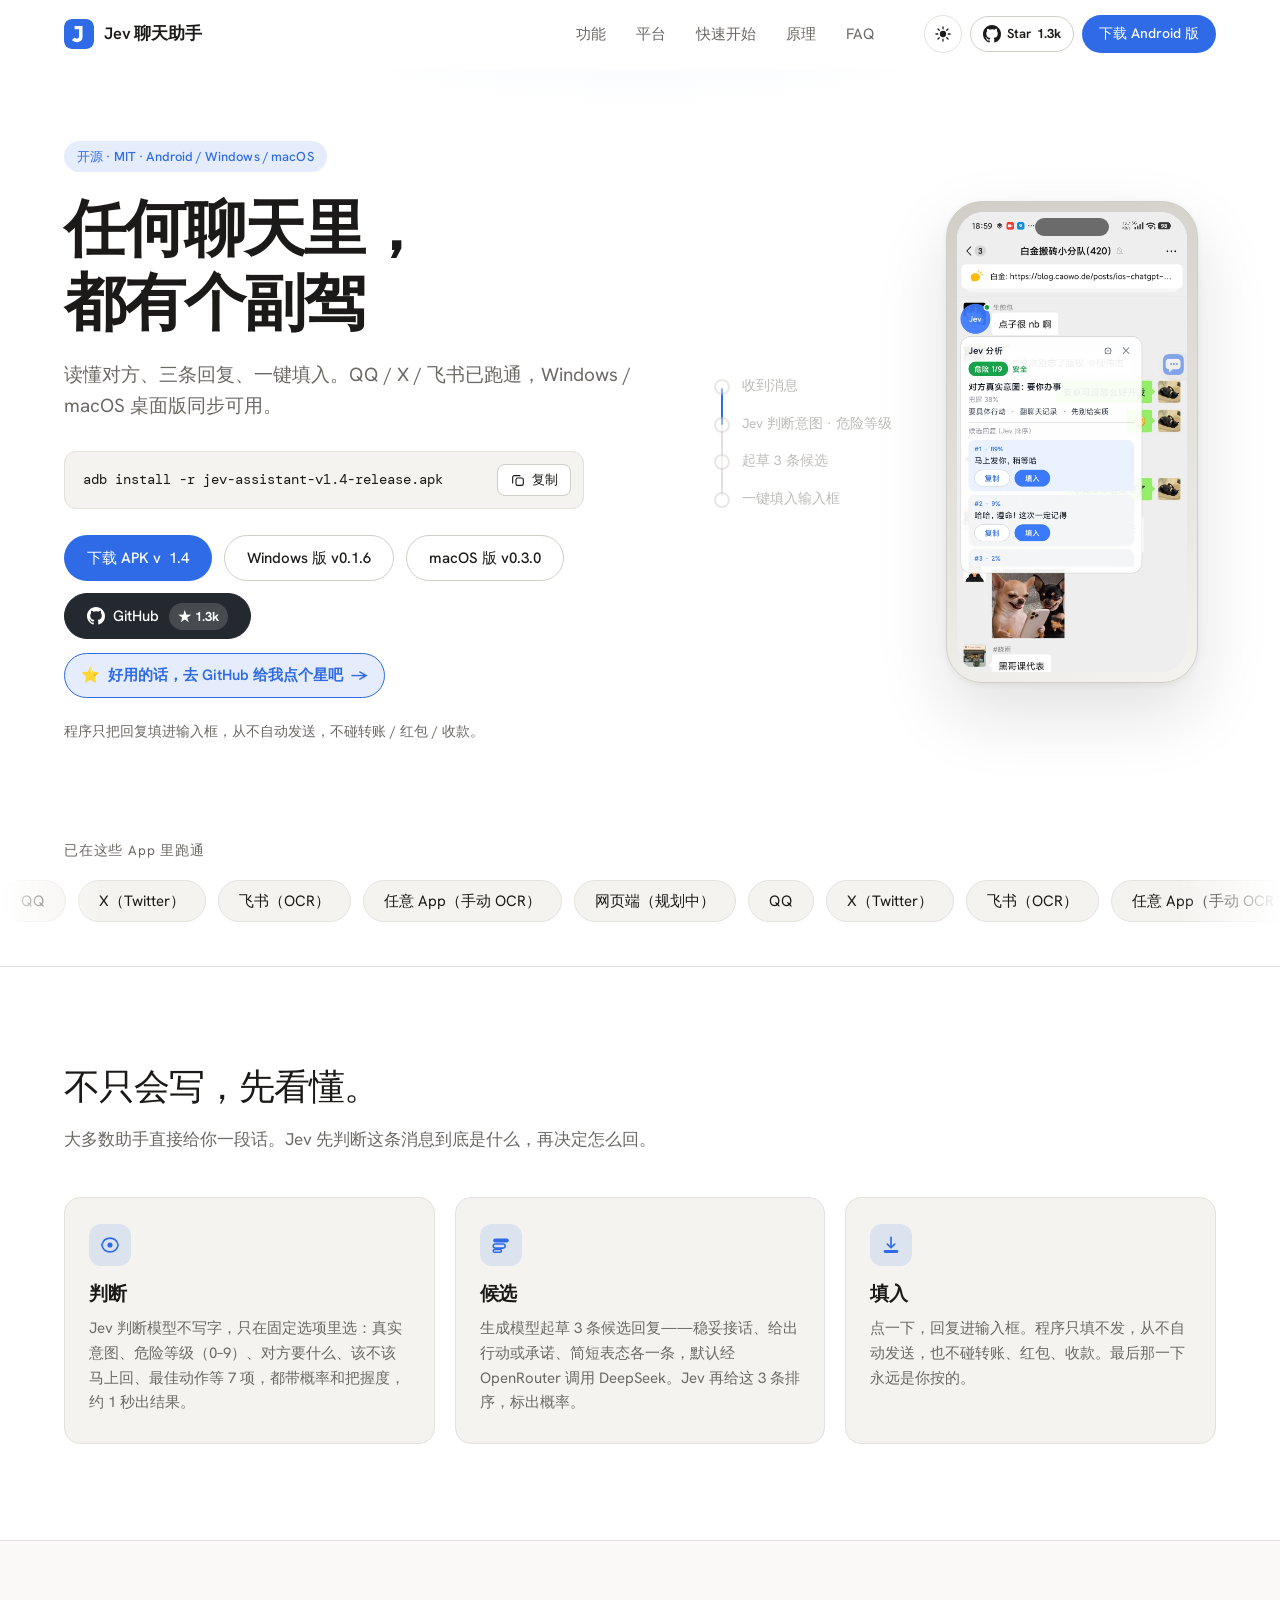
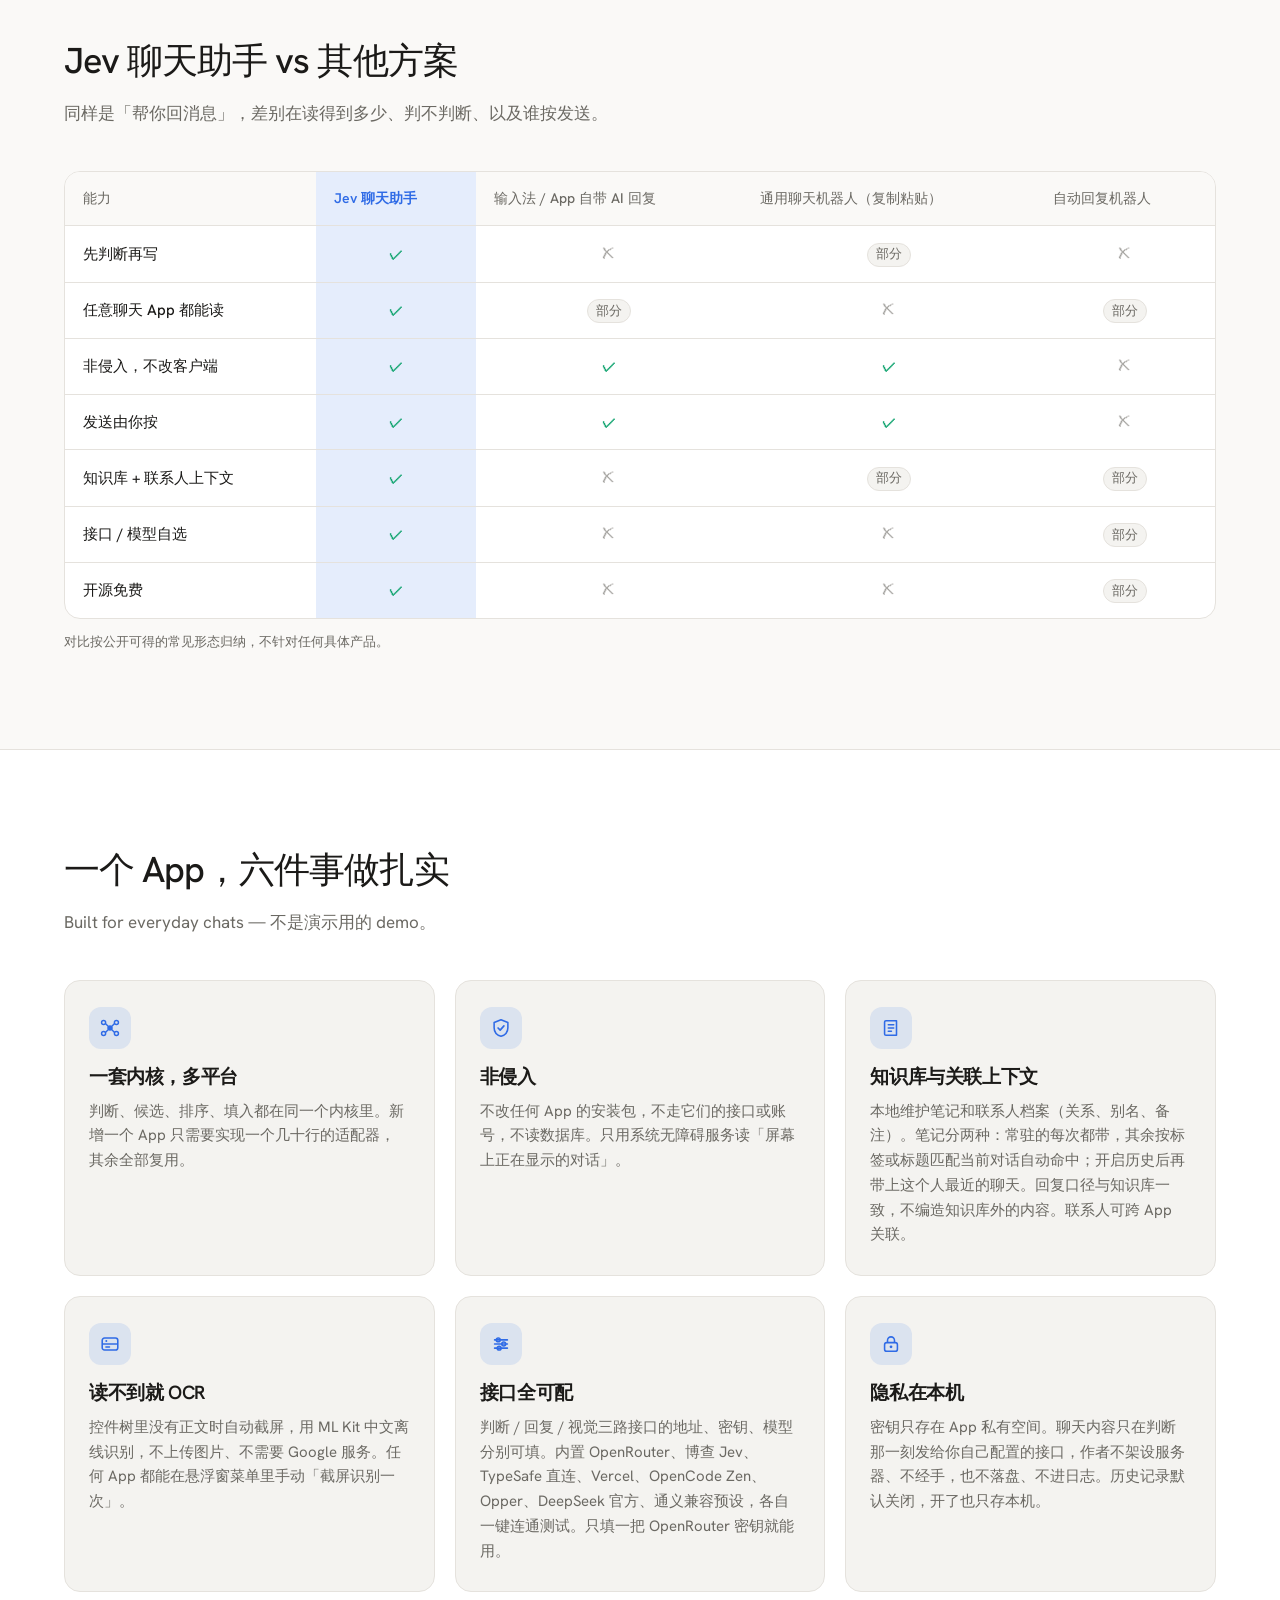
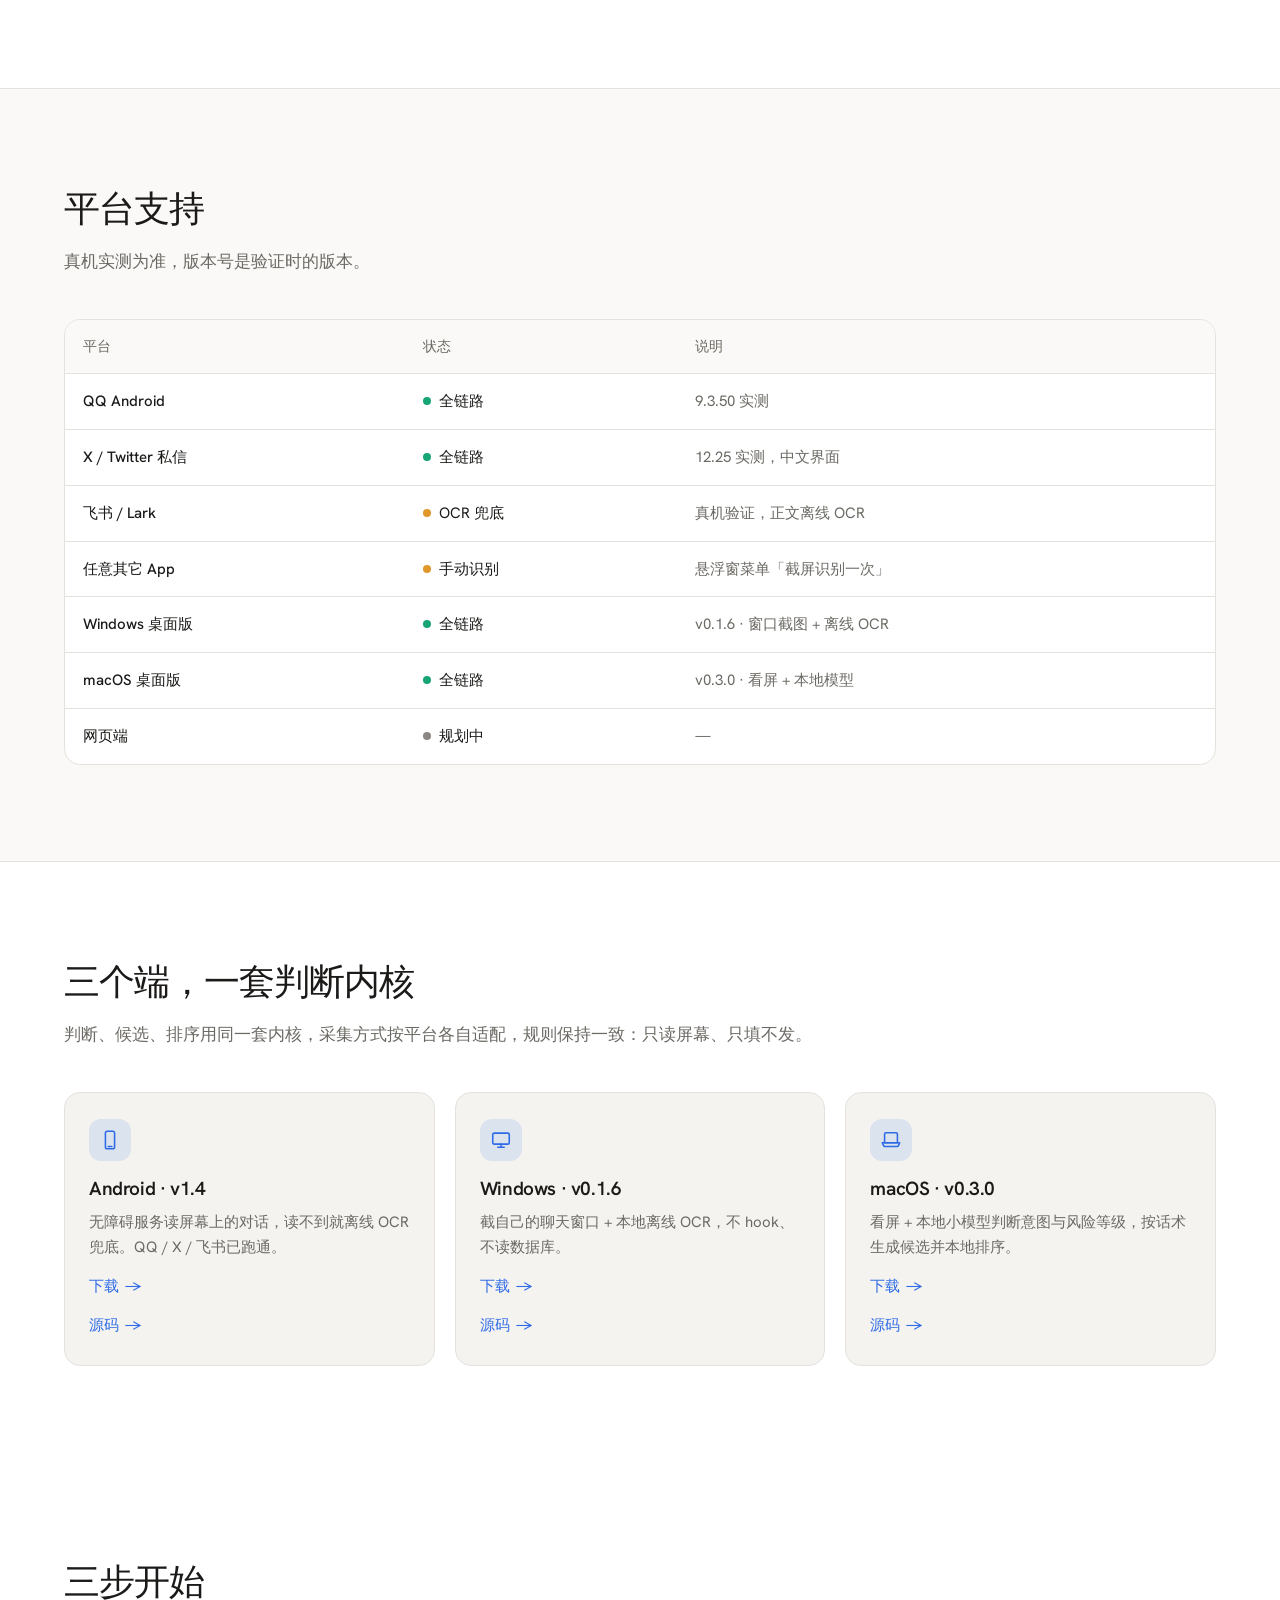
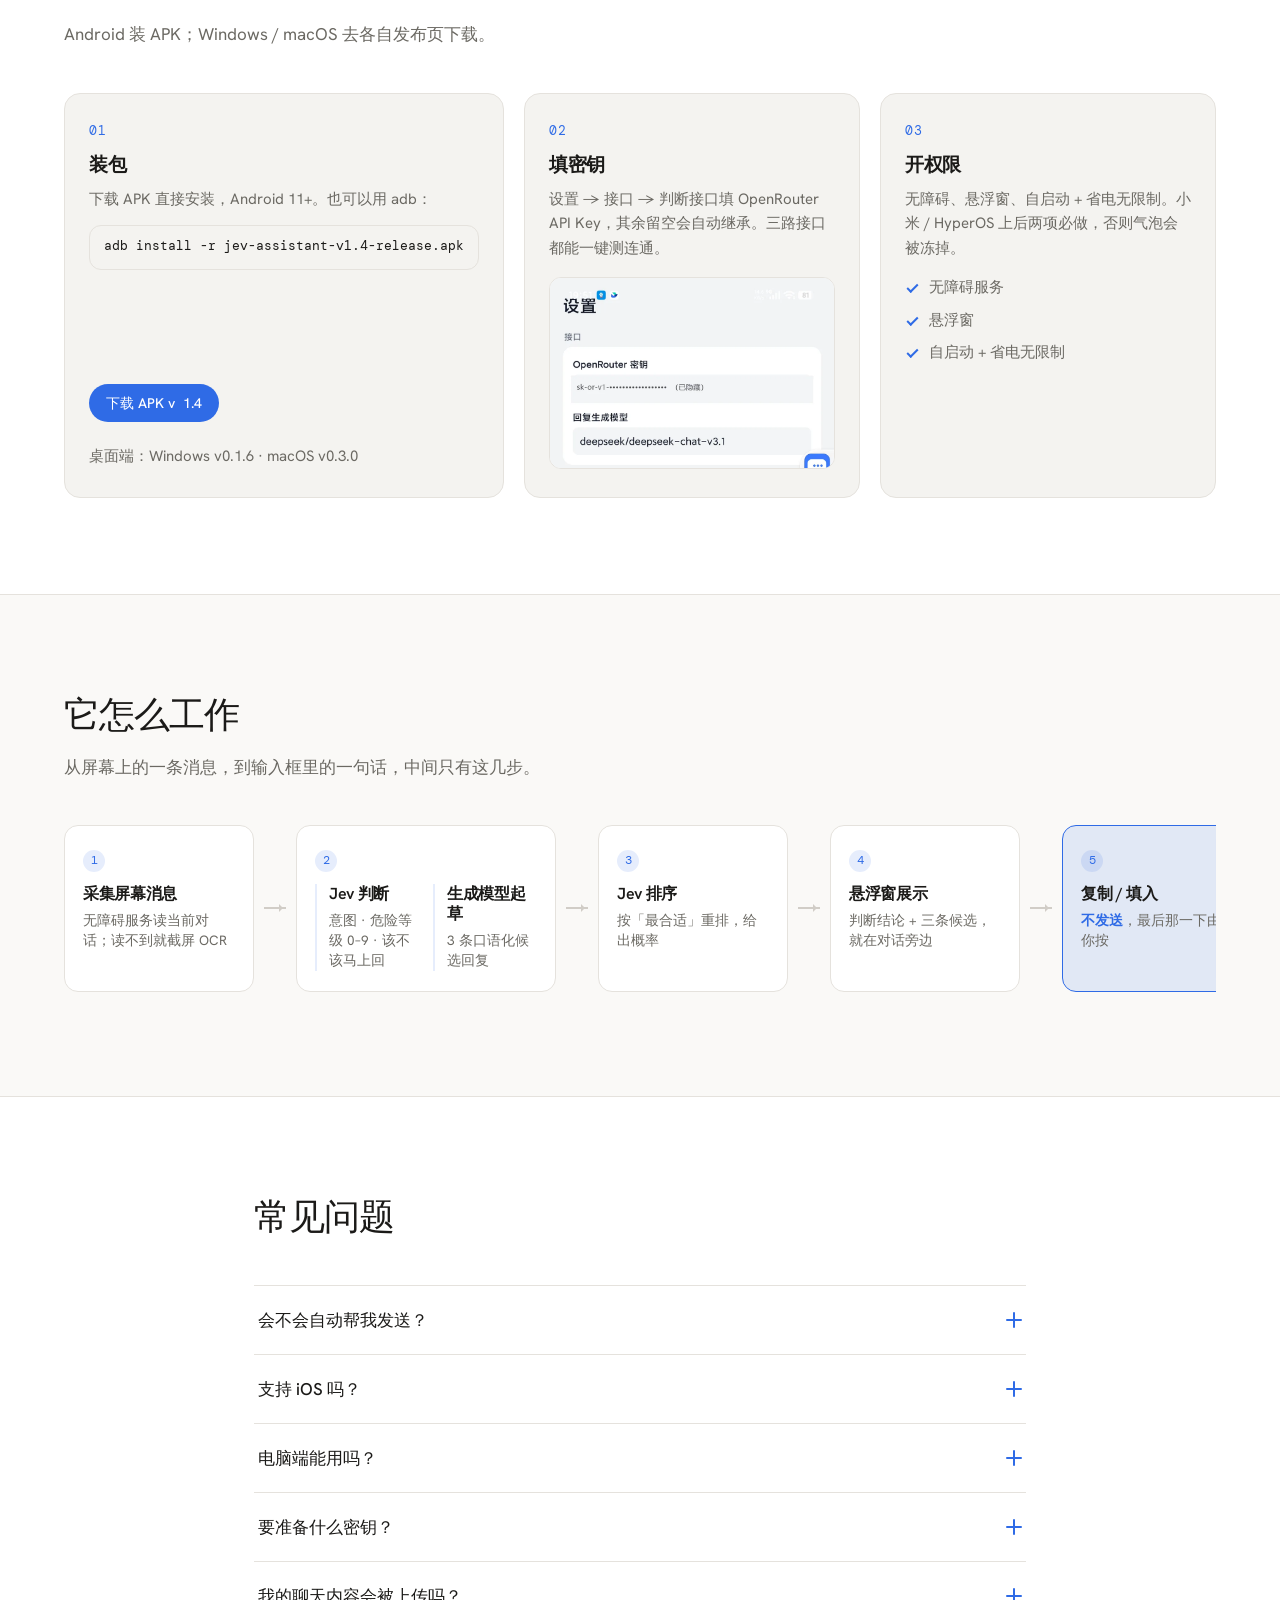
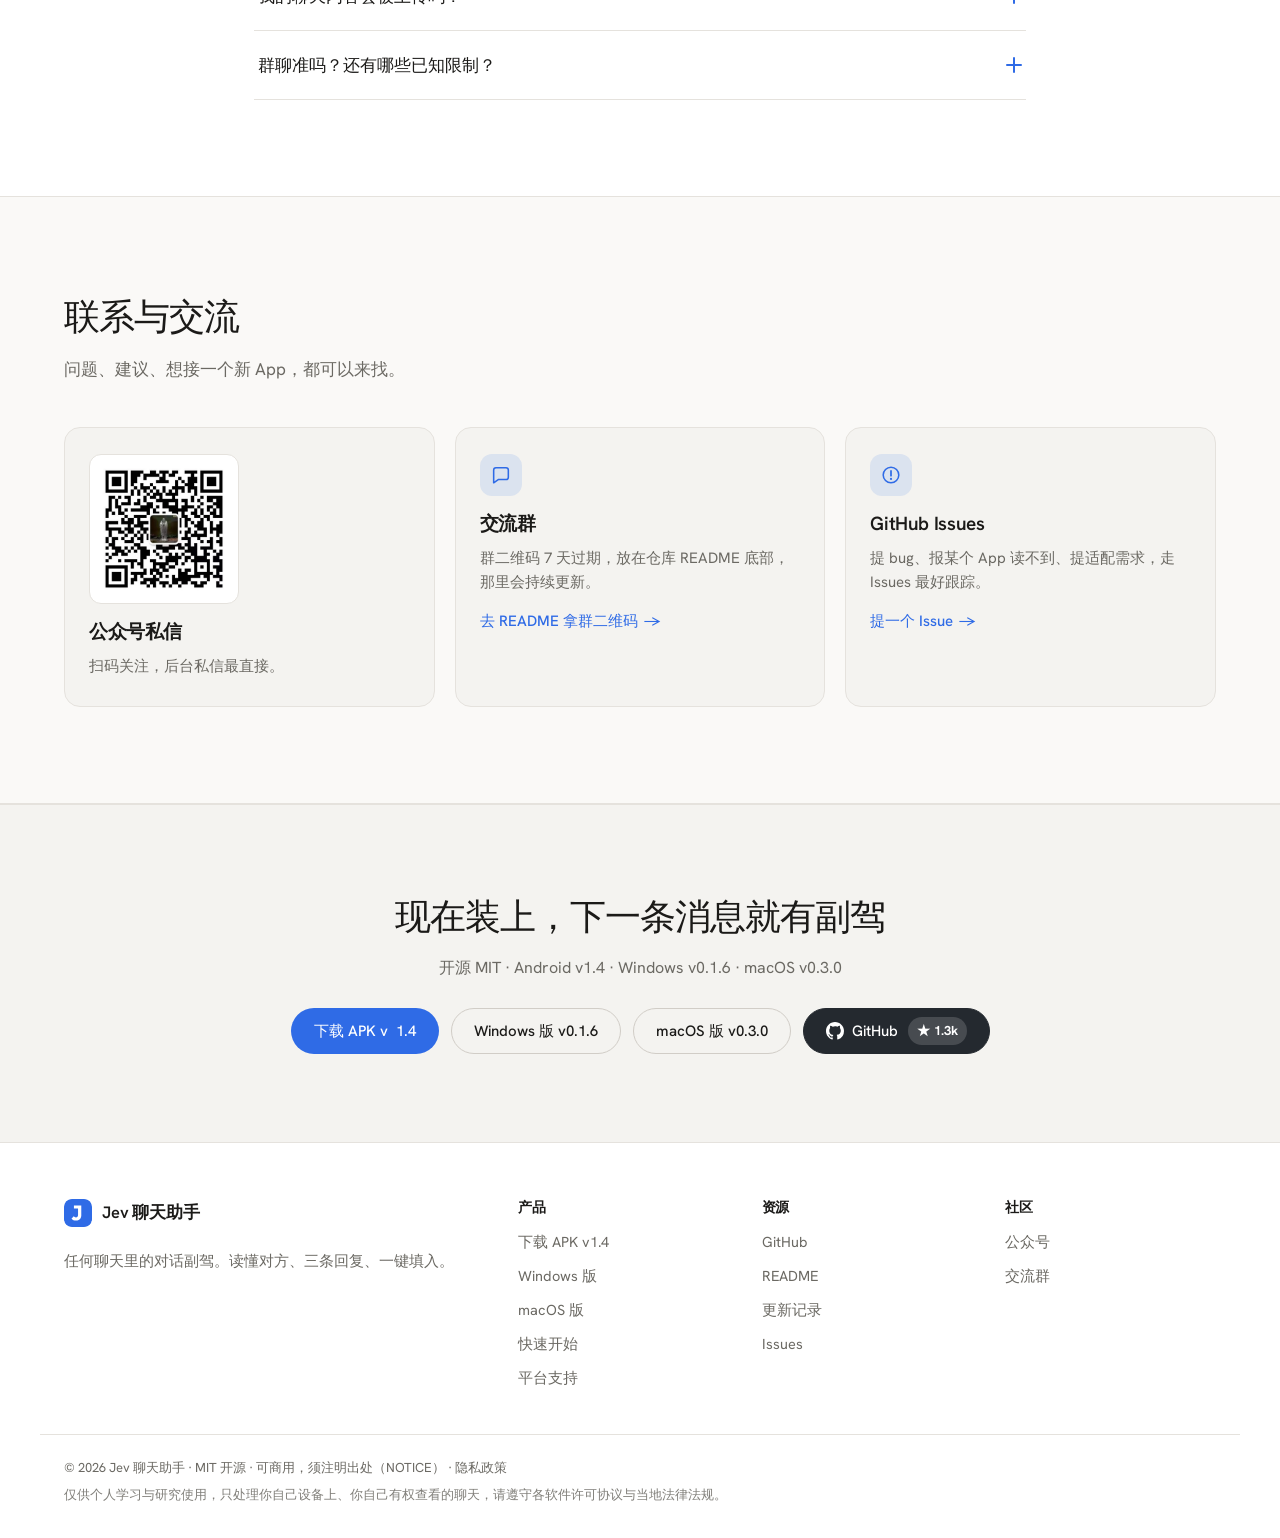
==== commit 813b08a9: "feat(judge): 判断接口新增 Opper 预设 走 Opper 的 TypeSafe 兼容端点 POST /v1/systemone，请求体与答案和 TypeSafe 直连同一套，题目集与答" ====
--- a/site/index.html
+++ b/site/index.html
@@ -289,7 +289,7 @@
           <svg viewBox="0 0 24 24" width="22" height="22" aria-hidden="true"><path d="M5 7.5h14M5 12h14M5 16.5h14" stroke="currentColor" stroke-width="1.7" stroke-linecap="round"/><circle cx="9" cy="7.5" r="2.1" fill="none" stroke="currentColor" stroke-width="1.7"/><circle cx="15" cy="12" r="2.1" fill="none" stroke="currentColor" stroke-width="1.7"/><circle cx="10" cy="16.5" r="2.1" fill="none" stroke="currentColor" stroke-width="1.7"/></svg>
         </span>
         <h3>接口全可配</h3>
-        <p>判断 / 回复 / 视觉三路接口的地址、密钥、模型分别可填。内置 OpenRouter、博查 Jev、TypeSafe 直连、Vercel、OpenCode Zen、DeepSeek 官方、通义兼容预设，各自一键连通测试。只填一把 OpenRouter 密钥就能用。</p>
+        <p>判断 / 回复 / 视觉三路接口的地址、密钥、模型分别可填。内置 OpenRouter、博查 Jev、TypeSafe 直连、Vercel、OpenCode Zen、Opper、DeepSeek 官方、通义兼容预设，各自一键连通测试。只填一把 OpenRouter 密钥就能用。</p>
       </article>
 
       <article class="card reveal">
@@ -487,7 +487,7 @@
       </details>
       <details>
         <summary>要准备什么密钥？<span class="acc-ico" aria-hidden="true"></span></summary>
-        <div class="faq-body"><p>最少一把 OpenRouter API Key 就能跑起来：填在「判断接口」，回复和视觉接口留空会自动继承。也可以三路分开配，内置 OpenRouter、博查 Jev、TypeSafe 直连、Vercel、OpenCode Zen、DeepSeek 官方、通义兼容预设，各自一键测连通。Vercel 用 AI Gateway 密钥，OpenCode Zen 用 Zen 密钥，都是 TypeSafe 兼容接口。</p></div>
+        <div class="faq-body"><p>最少一把 OpenRouter API Key 就能跑起来：填在「判断接口」，回复和视觉接口留空会自动继承。也可以三路分开配，内置 OpenRouter、博查 Jev、TypeSafe 直连、Vercel、OpenCode Zen、Opper、DeepSeek 官方、通义兼容预设，各自一键测连通。Vercel 用 AI Gateway 密钥，OpenCode Zen 用 Zen 密钥，Opper 用 Opper 密钥，都是 TypeSafe 兼容接口。</p></div>
       </details>
       <details>
         <summary>我的聊天内容会被上传吗？<span class="acc-ico" aria-hidden="true"></span></summary>
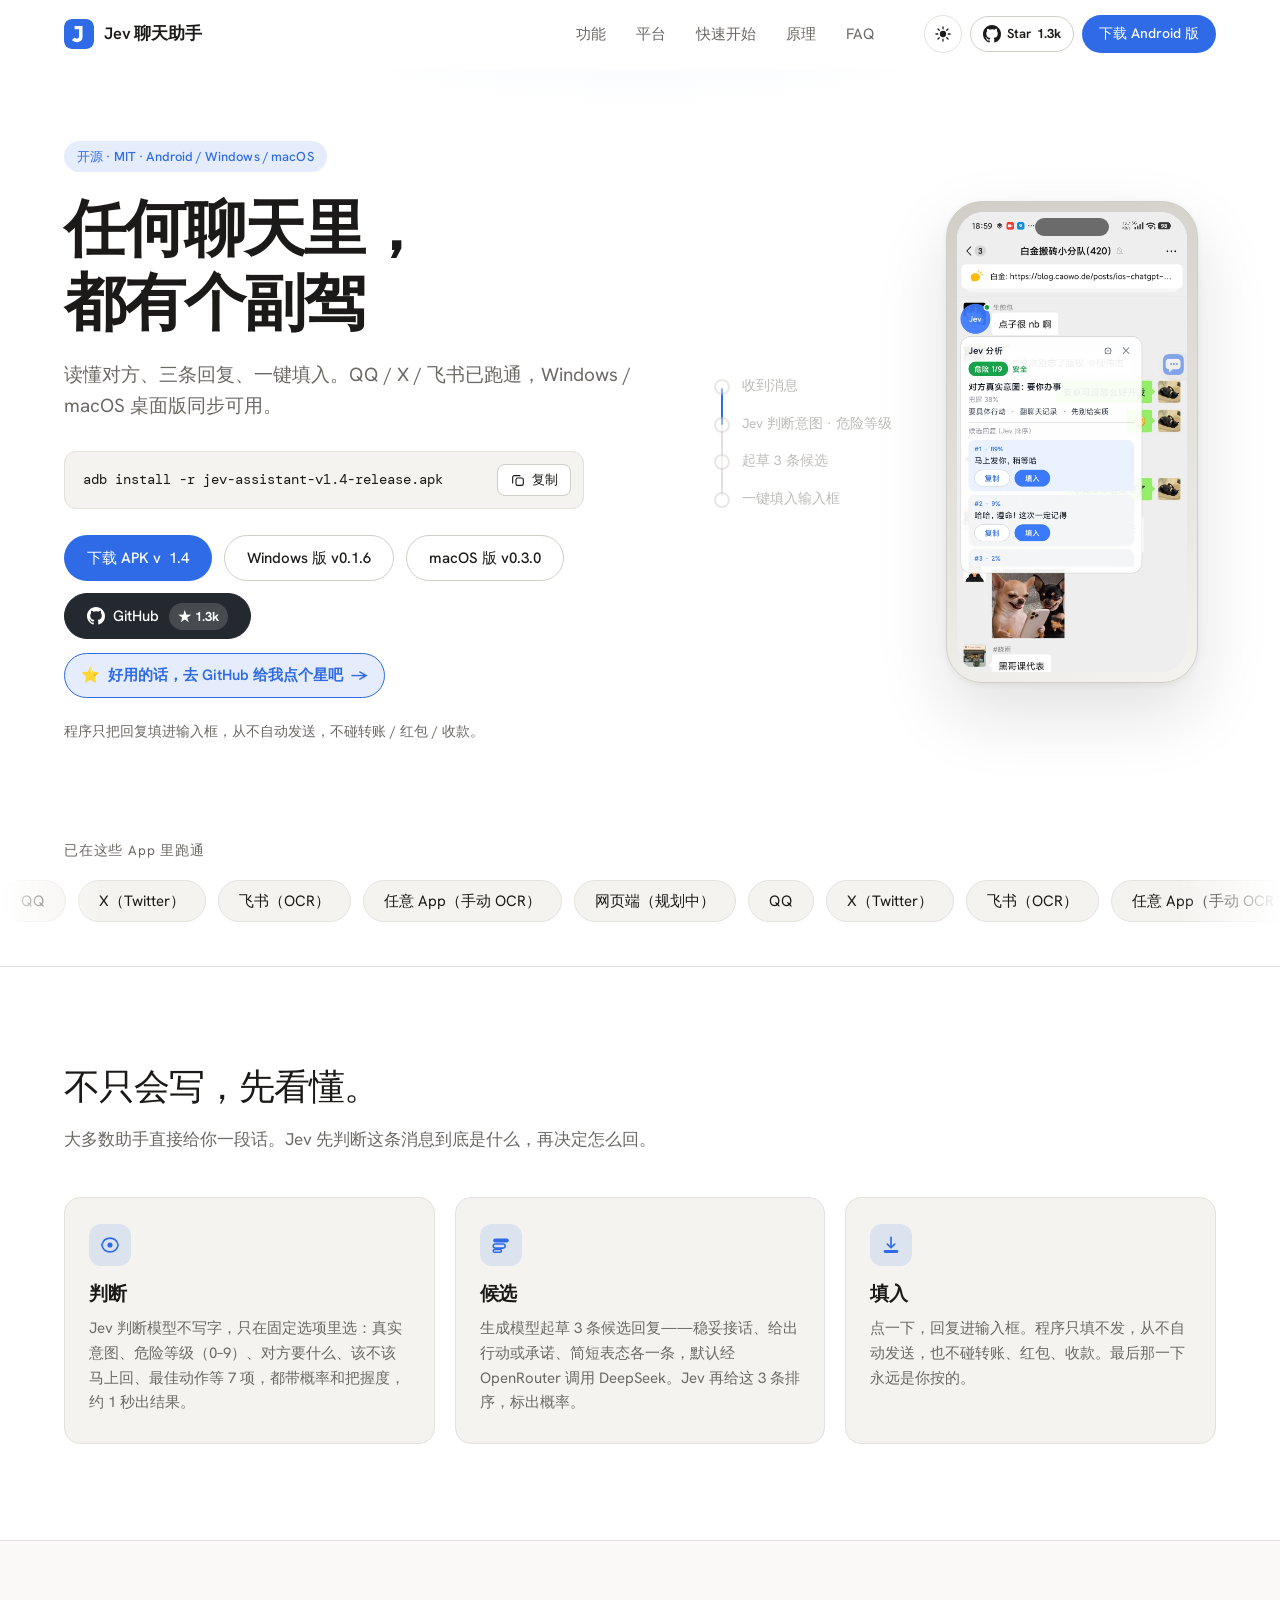
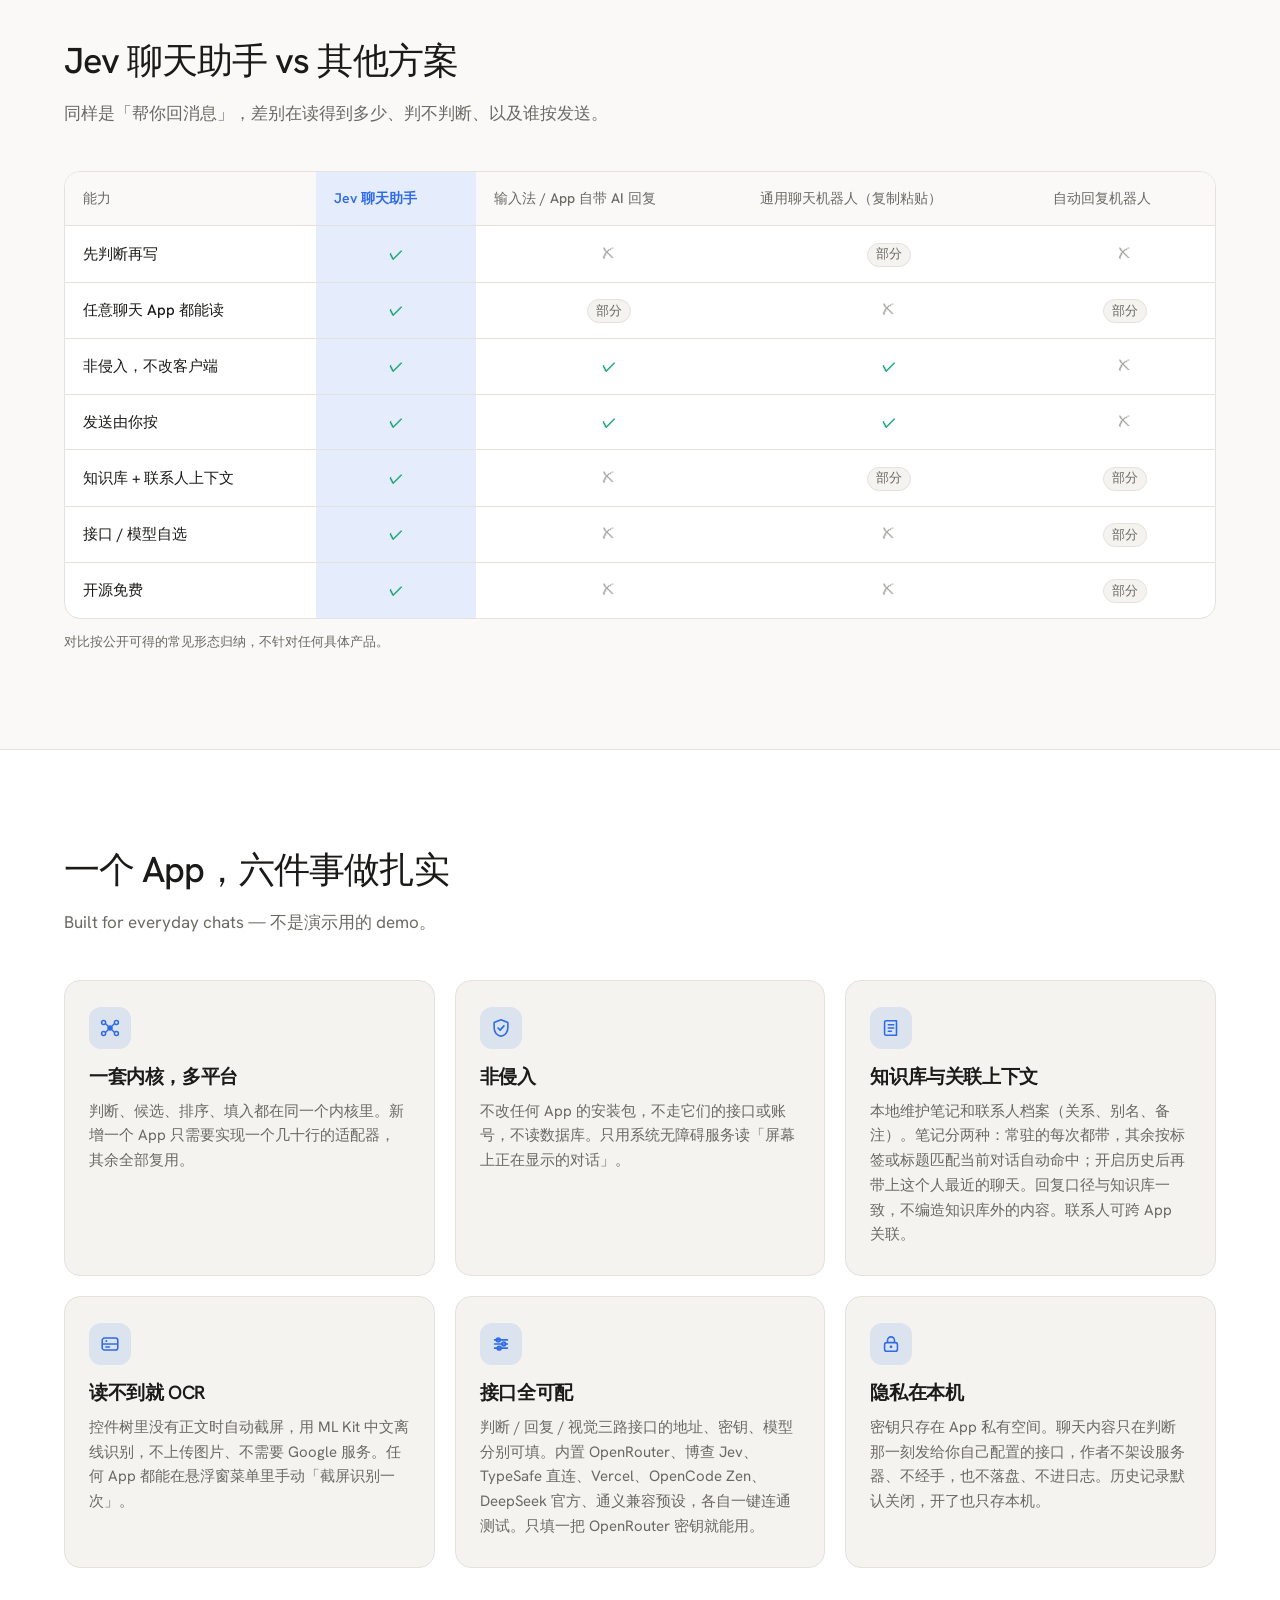
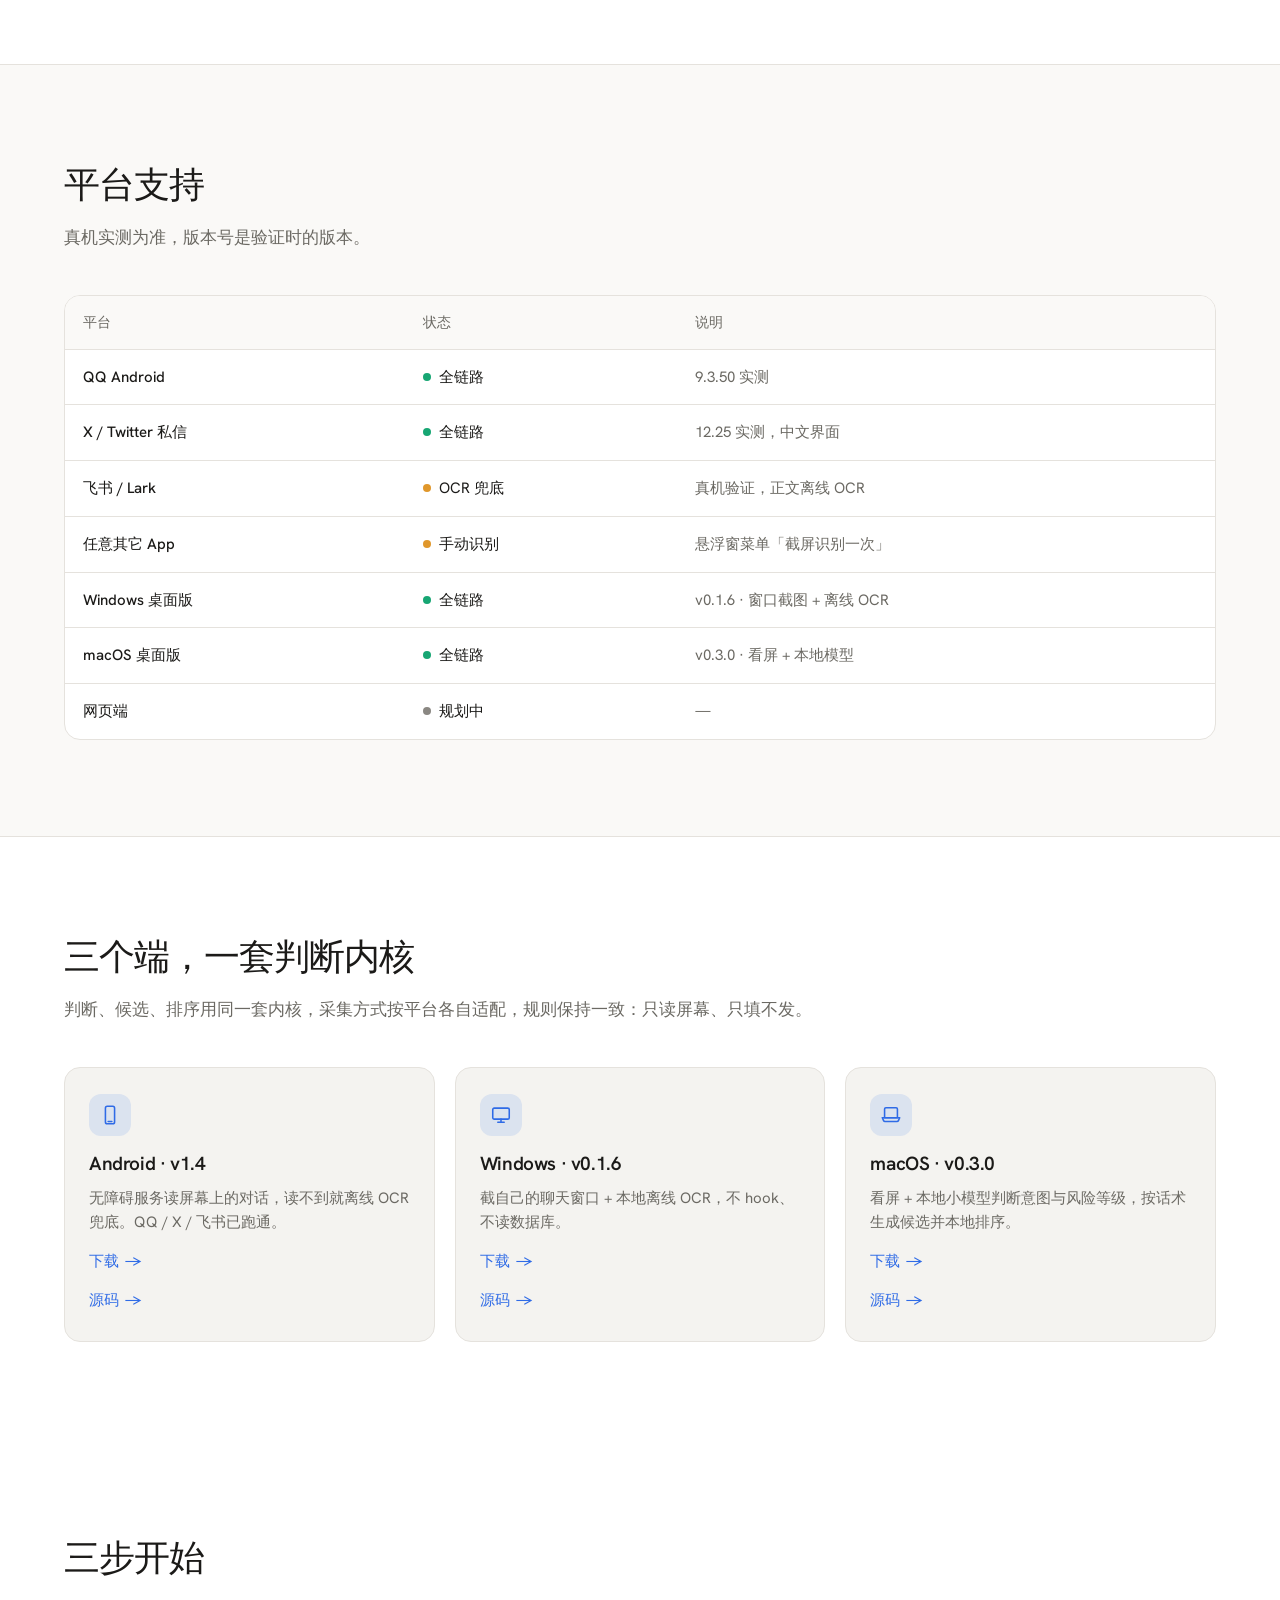
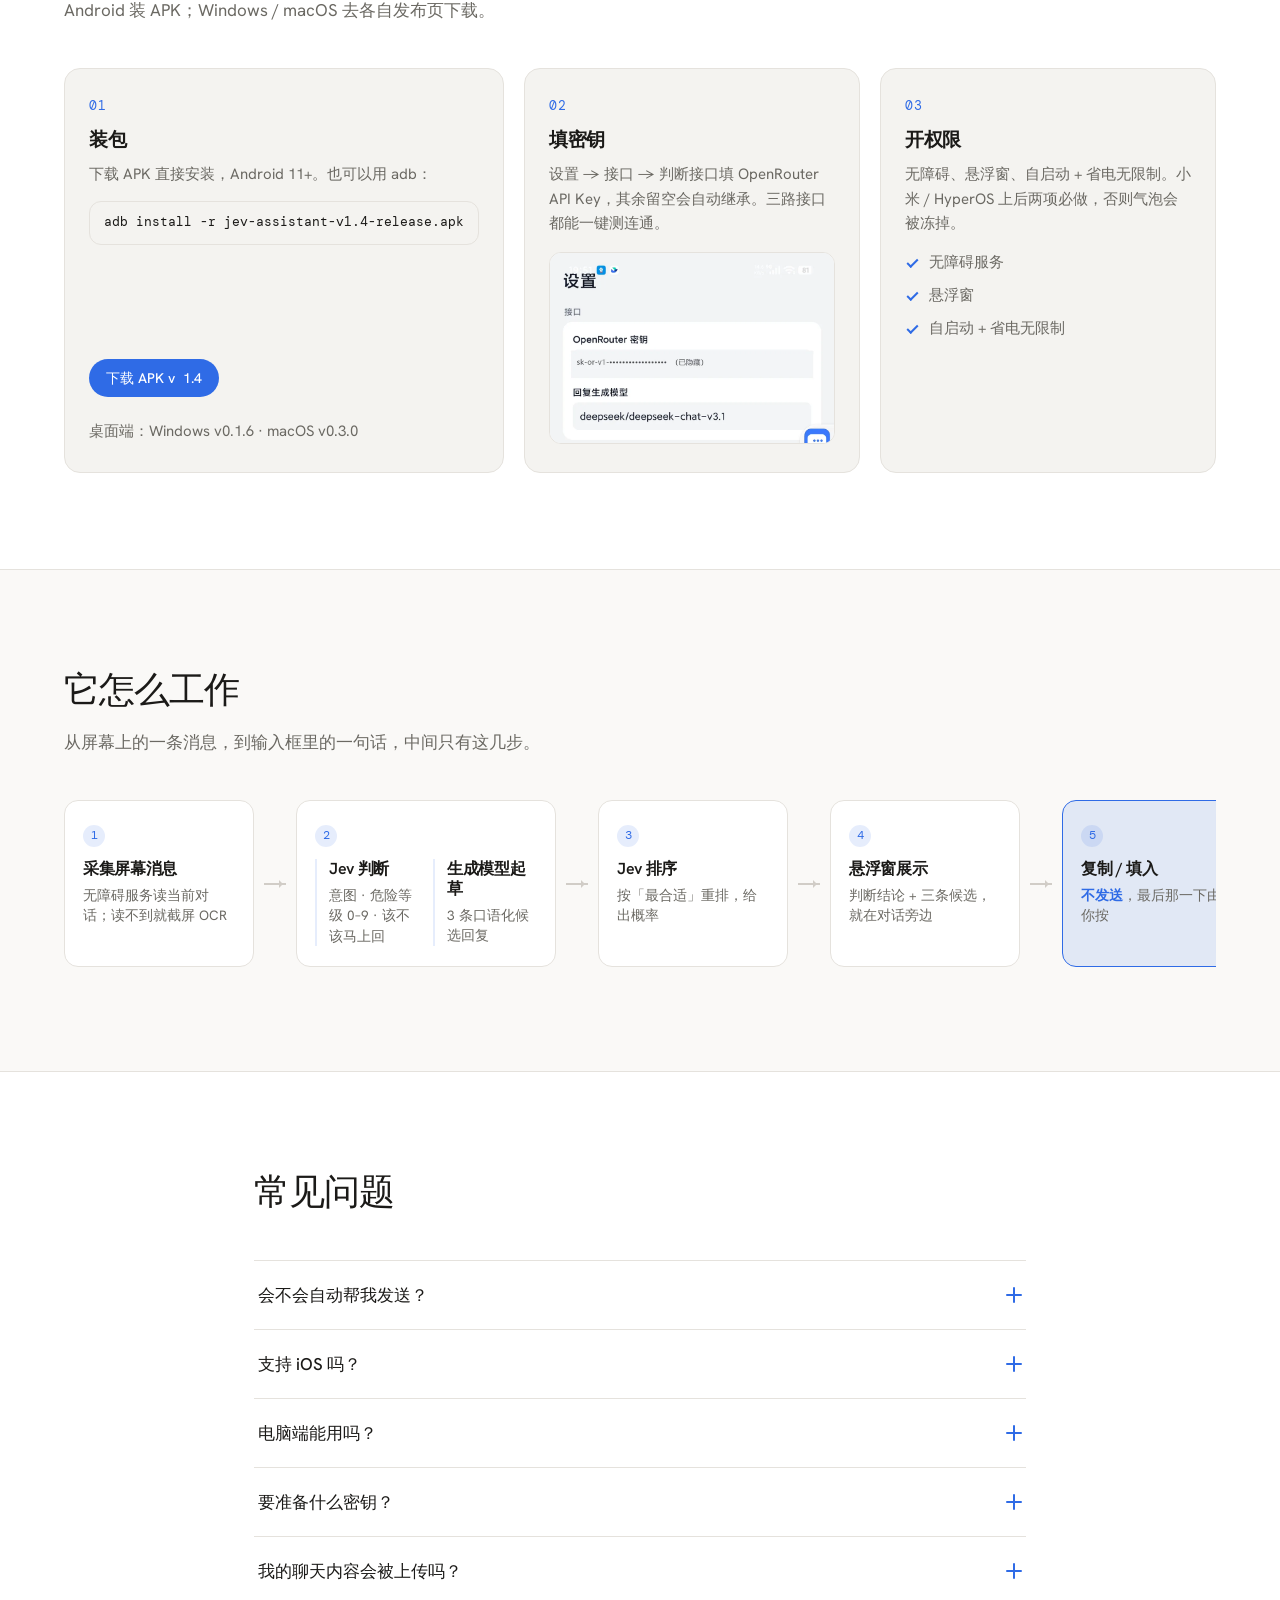
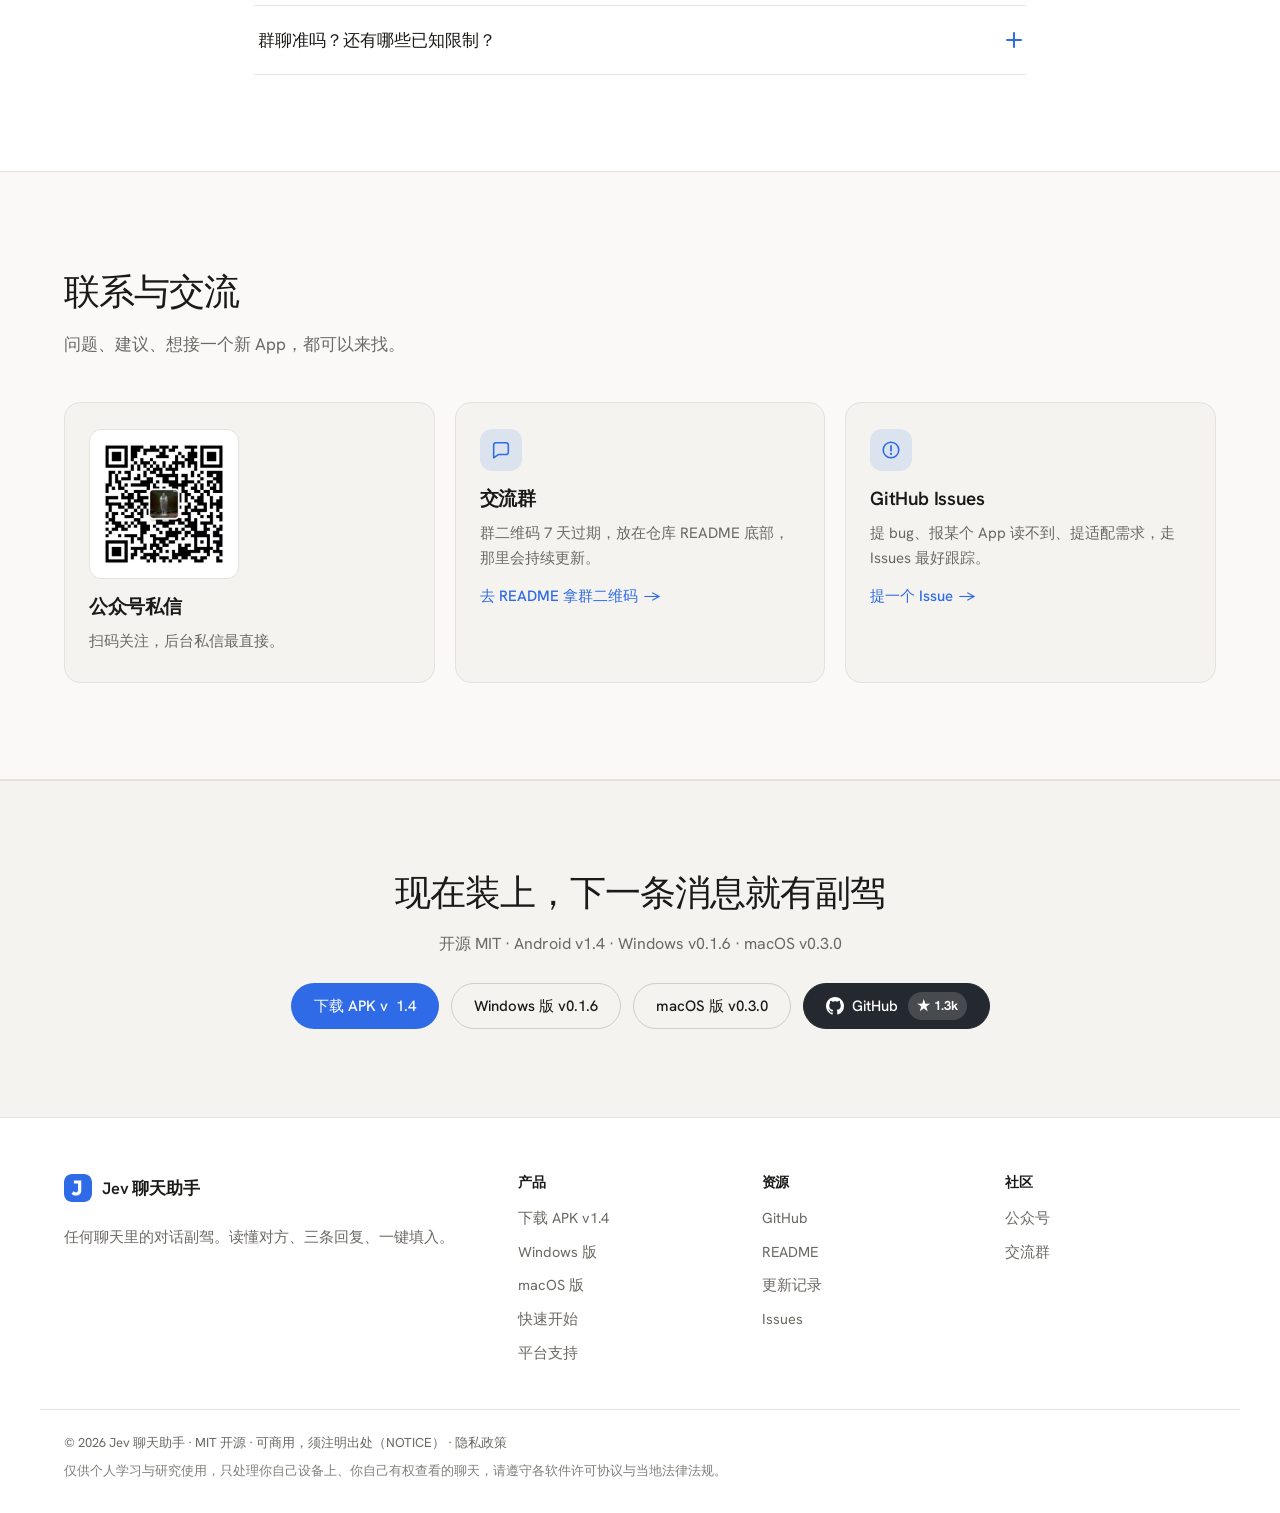
==== commit 86a12193: "site: 接入自建 Umami 访问统计 Co-Authored-By: Claude Fable 5.1 <noreply@anthropic.com>" ====
--- a/site/index.html
+++ b/site/index.html
@@ -35,6 +35,8 @@
 <link rel="stylesheet" href="https://fonts.googleapis.com/css2?family=Hanken+Grotesk:wght@400;500;600&family=DM+Mono:wght@400;500&display=swap" media="print" onload="this.media='all'">
 <noscript><link rel="stylesheet" href="https://fonts.googleapis.com/css2?family=Hanken+Grotesk:wght@400;500;600&family=DM+Mono:wght@400;500&display=swap"></noscript>
 <link rel="stylesheet" href="style.css?v=20260923b">
+  <!-- 访问统计（自建 Umami，无 cookie） -->
+  <script defer src="https://umami.jisikeji.cn/script.js" data-website-id="e294ceb6-4001-47a0-a18b-d225cd09017a"></script>
 </head>
 <body>
 
@@ -289,7 +291,7 @@
           <svg viewBox="0 0 24 24" width="22" height="22" aria-hidden="true"><path d="M5 7.5h14M5 12h14M5 16.5h14" stroke="currentColor" stroke-width="1.7" stroke-linecap="round"/><circle cx="9" cy="7.5" r="2.1" fill="none" stroke="currentColor" stroke-width="1.7"/><circle cx="15" cy="12" r="2.1" fill="none" stroke="currentColor" stroke-width="1.7"/><circle cx="10" cy="16.5" r="2.1" fill="none" stroke="currentColor" stroke-width="1.7"/></svg>
         </span>
         <h3>接口全可配</h3>
-        <p>判断 / 回复 / 视觉三路接口的地址、密钥、模型分别可填。内置 OpenRouter、博查 Jev、TypeSafe 直连、Vercel、OpenCode Zen、Opper、DeepSeek 官方、通义兼容预设，各自一键连通测试。只填一把 OpenRouter 密钥就能用。</p>
+        <p>判断 / 回复 / 视觉三路接口的地址、密钥、模型分别可填。内置 OpenRouter、博查 Jev、TypeSafe 直连、Vercel、OpenCode Zen、DeepSeek 官方、通义兼容预设，各自一键连通测试。只填一把 OpenRouter 密钥就能用。</p>
       </article>
 
       <article class="card reveal">
@@ -487,7 +489,7 @@
       </details>
       <details>
         <summary>要准备什么密钥？<span class="acc-ico" aria-hidden="true"></span></summary>
-        <div class="faq-body"><p>最少一把 OpenRouter API Key 就能跑起来：填在「判断接口」，回复和视觉接口留空会自动继承。也可以三路分开配，内置 OpenRouter、博查 Jev、TypeSafe 直连、Vercel、OpenCode Zen、Opper、DeepSeek 官方、通义兼容预设，各自一键测连通。Vercel 用 AI Gateway 密钥，OpenCode Zen 用 Zen 密钥，Opper 用 Opper 密钥，都是 TypeSafe 兼容接口。</p></div>
+        <div class="faq-body"><p>最少一把 OpenRouter API Key 就能跑起来：填在「判断接口」，回复和视觉接口留空会自动继承。也可以三路分开配，内置 OpenRouter、博查 Jev、TypeSafe 直连、Vercel、OpenCode Zen、DeepSeek 官方、通义兼容预设，各自一键测连通。Vercel 用 AI Gateway 密钥，OpenCode Zen 用 Zen 密钥，都是 TypeSafe 兼容接口。</p></div>
       </details>
       <details>
         <summary>我的聊天内容会被上传吗？<span class="acc-ico" aria-hidden="true"></span></summary>
